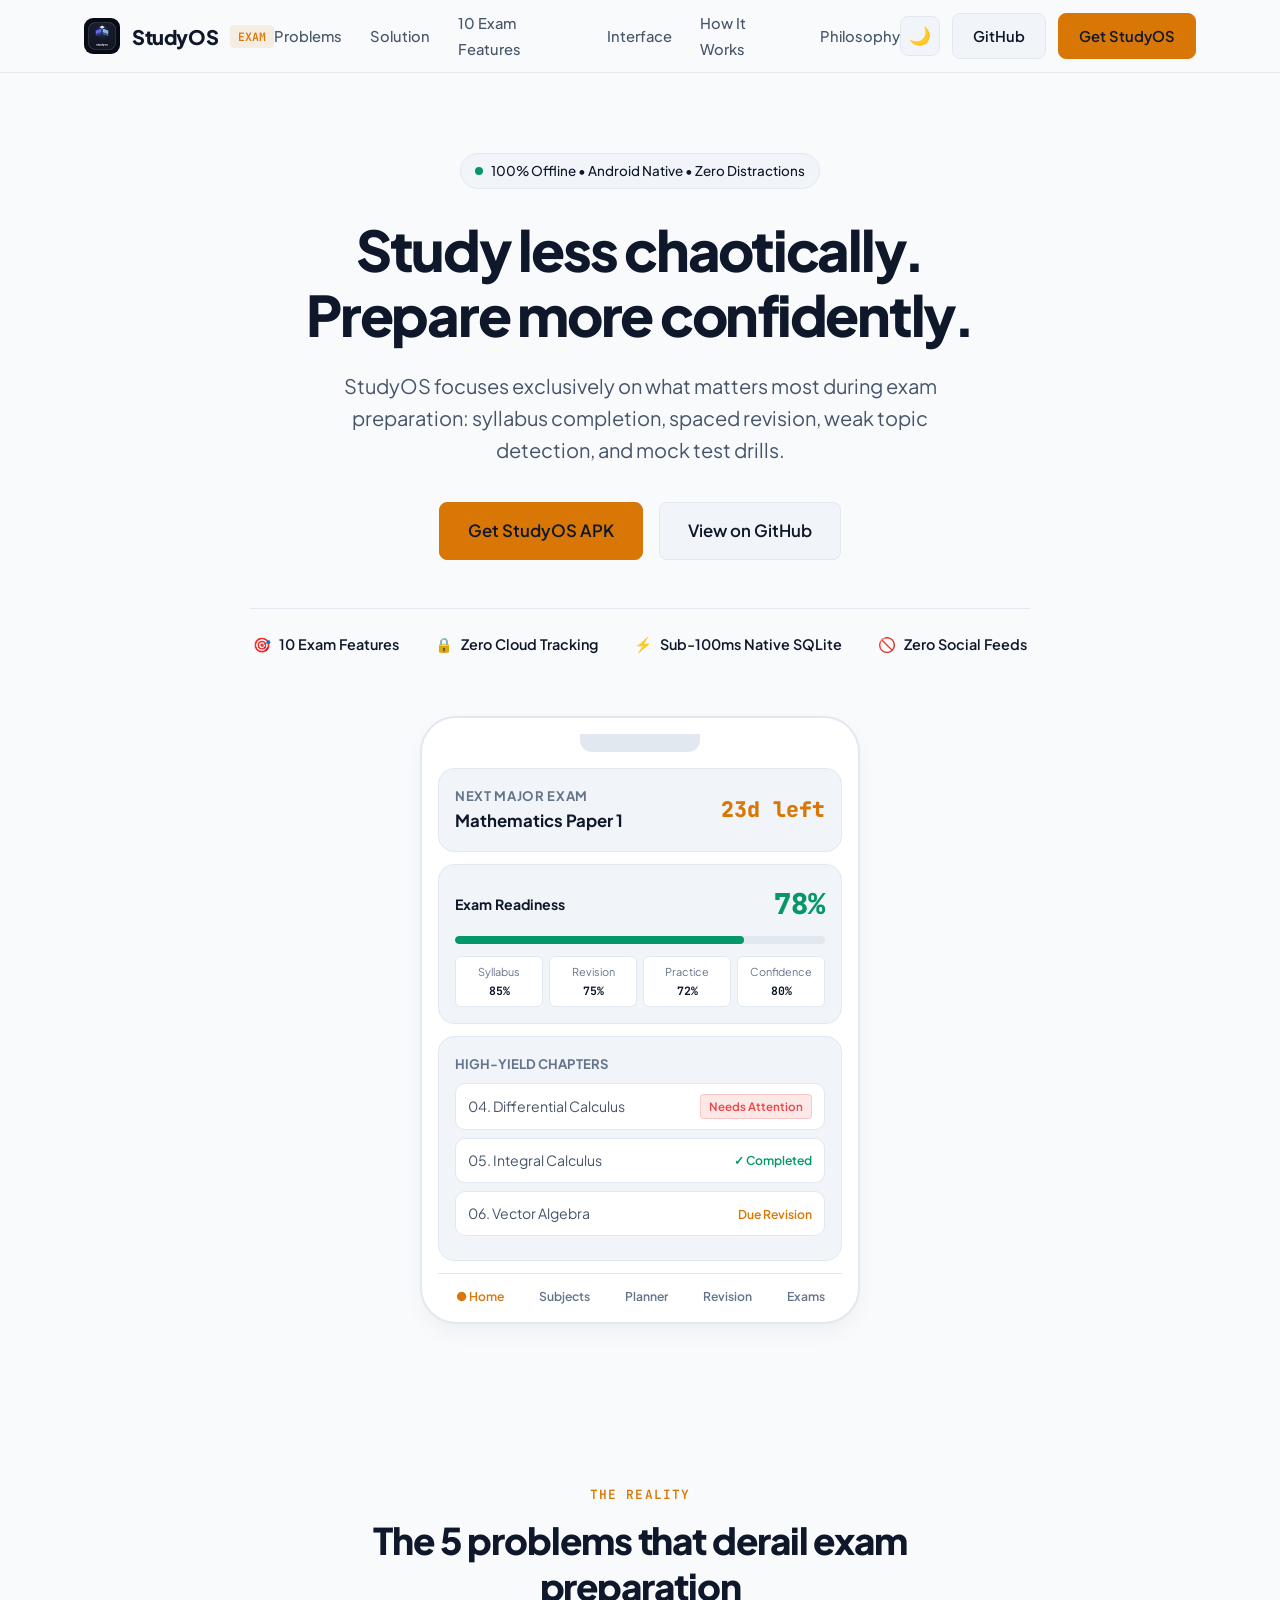
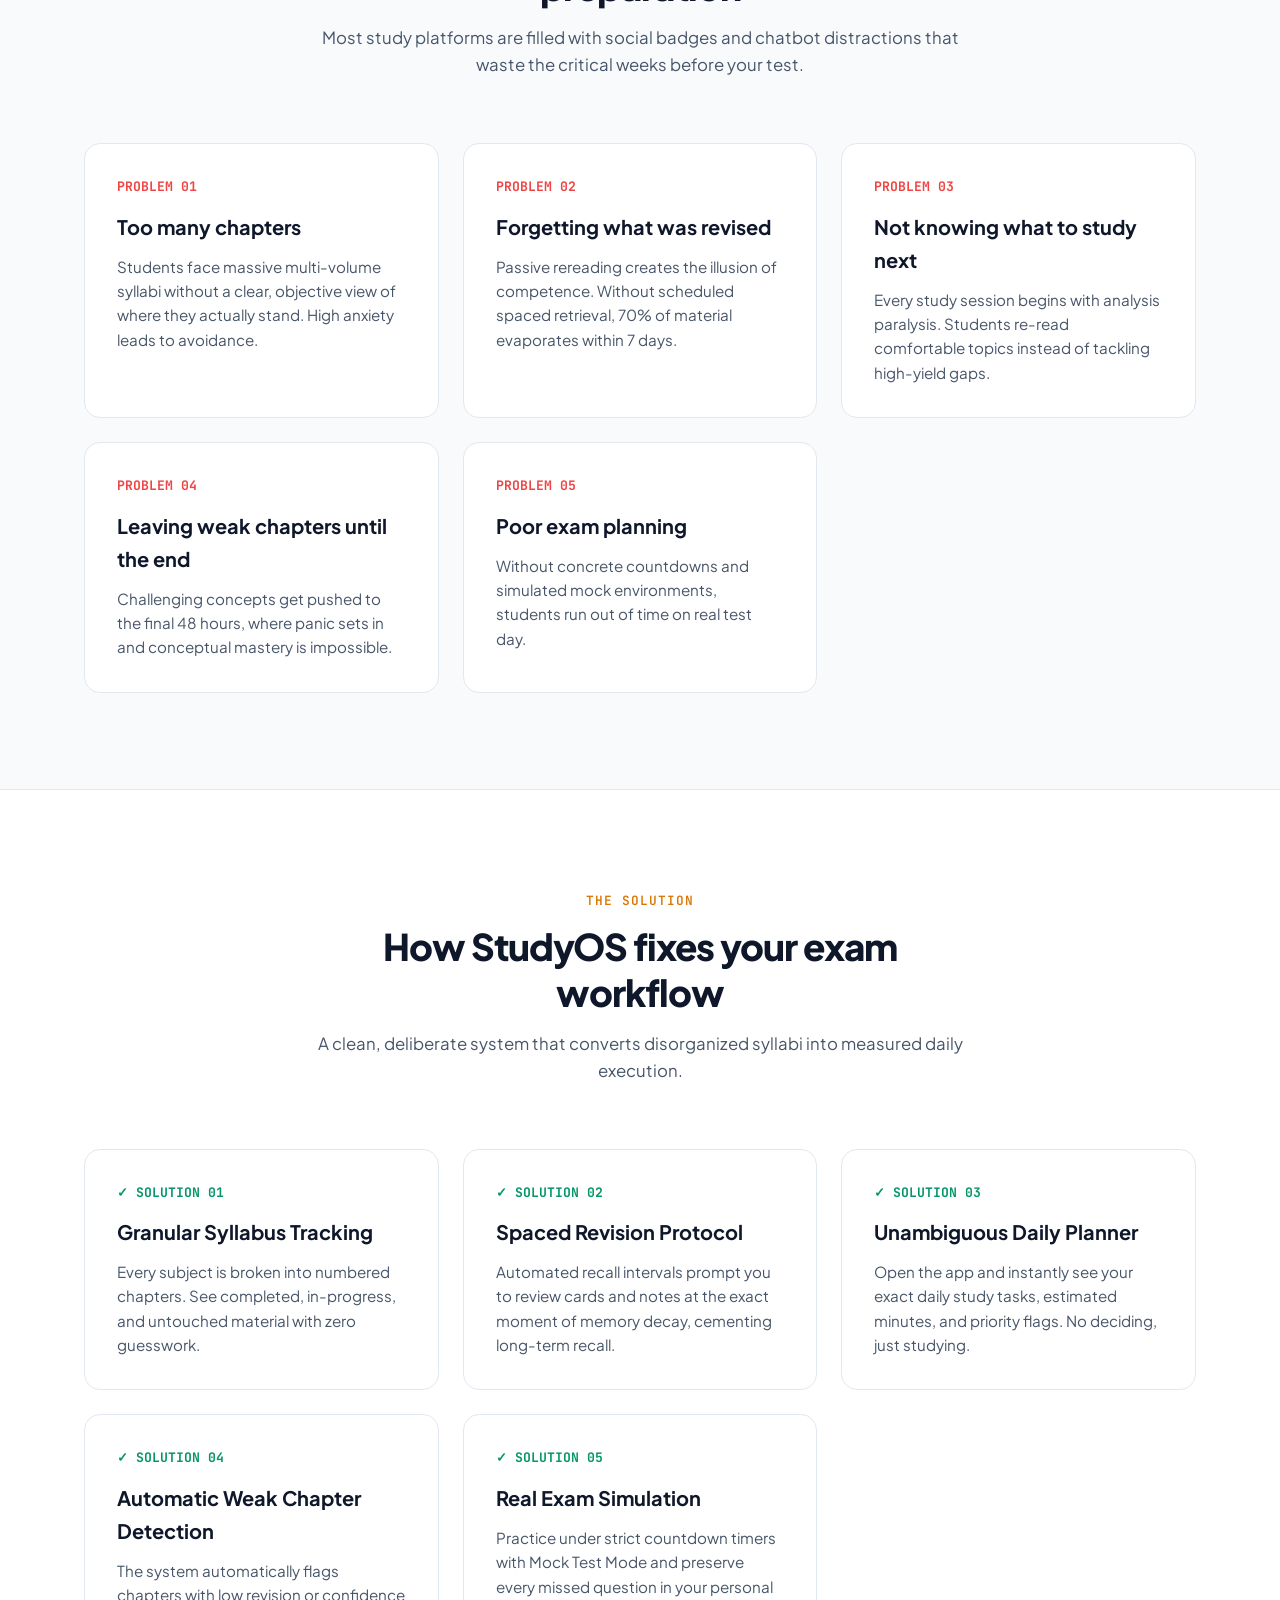
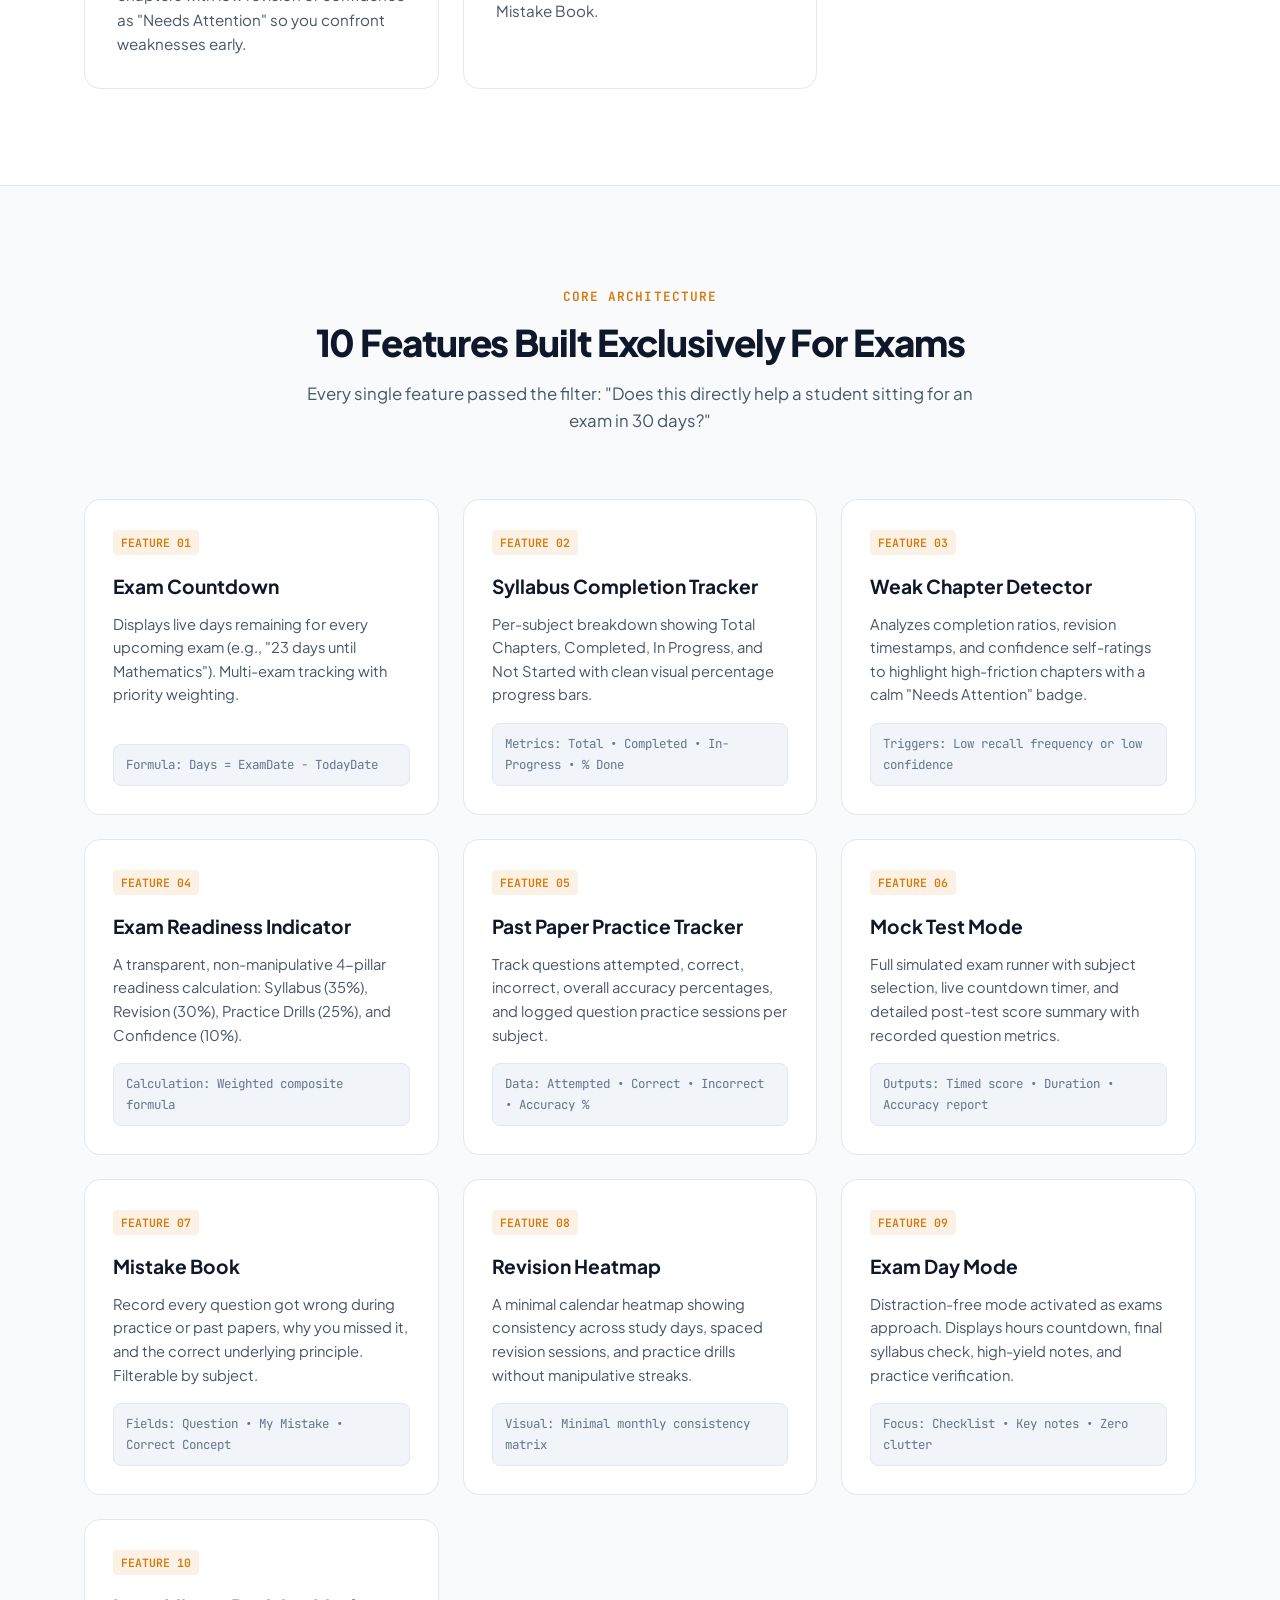
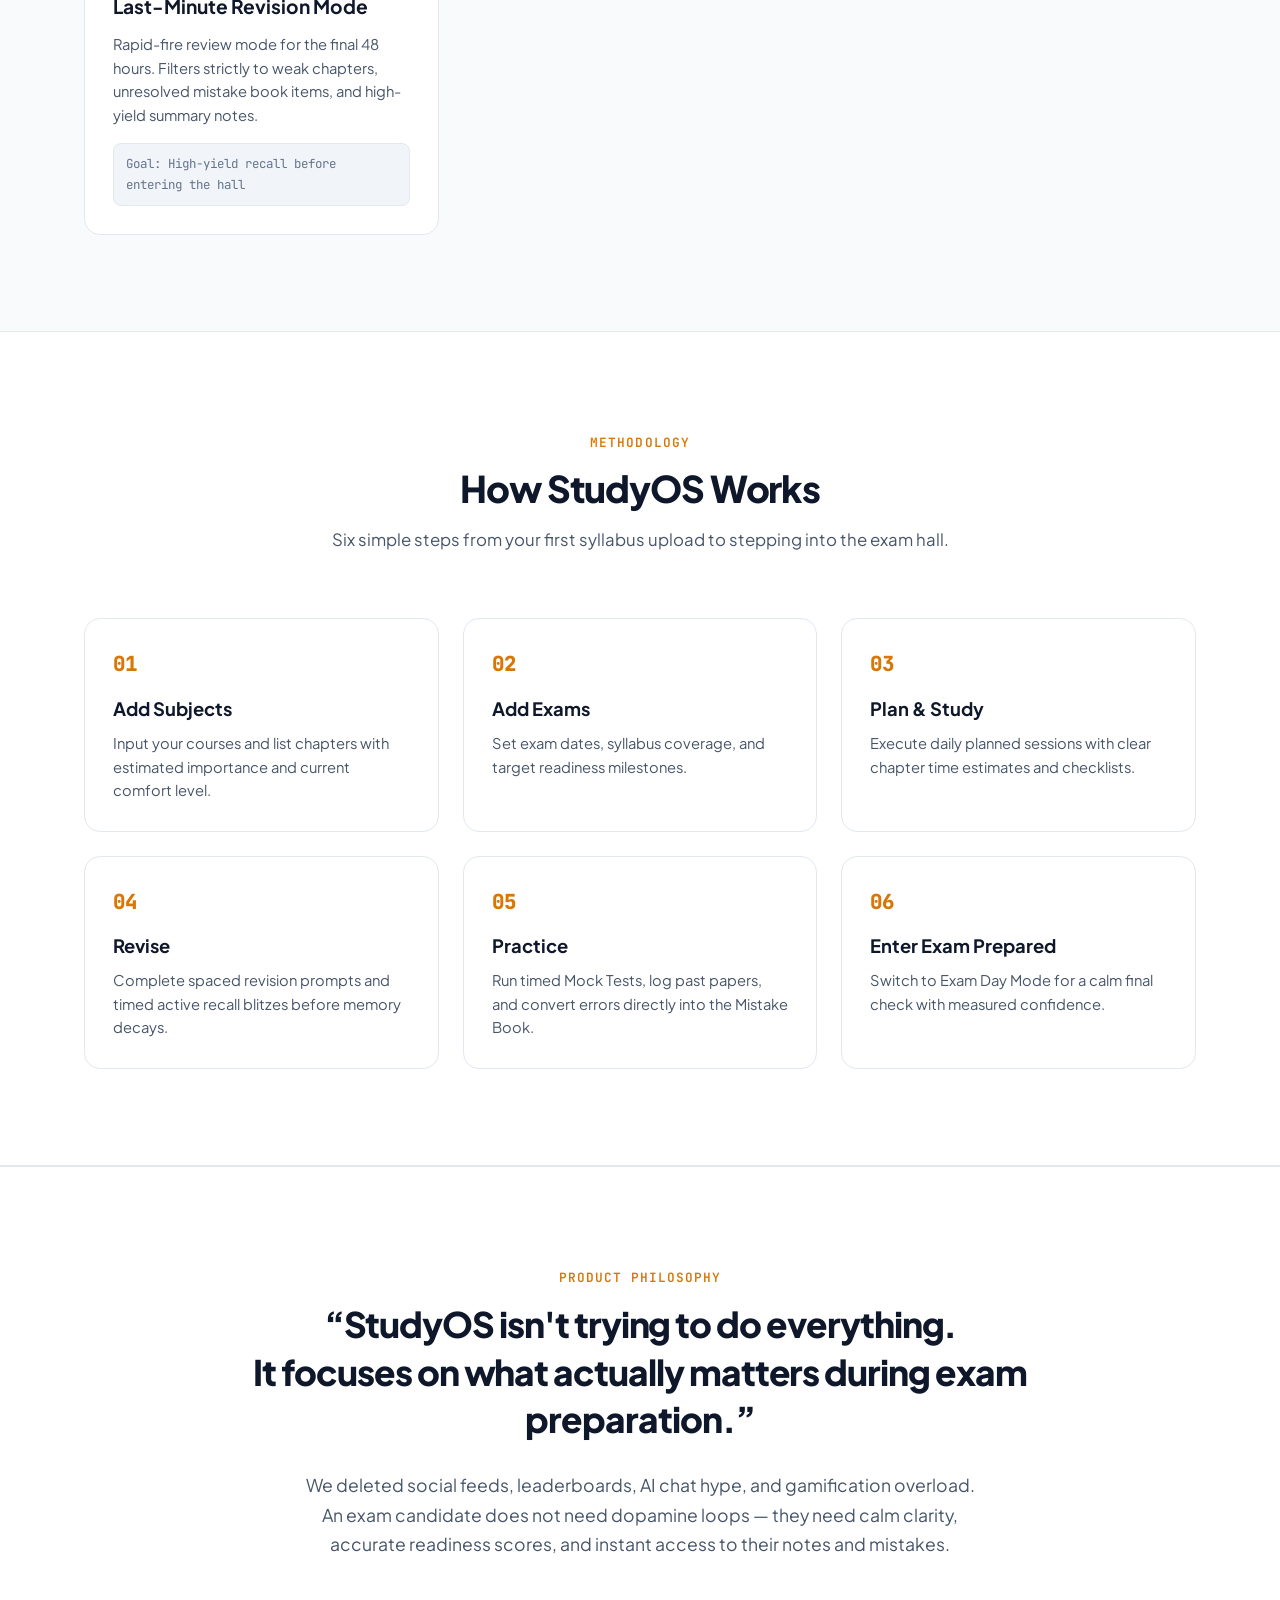
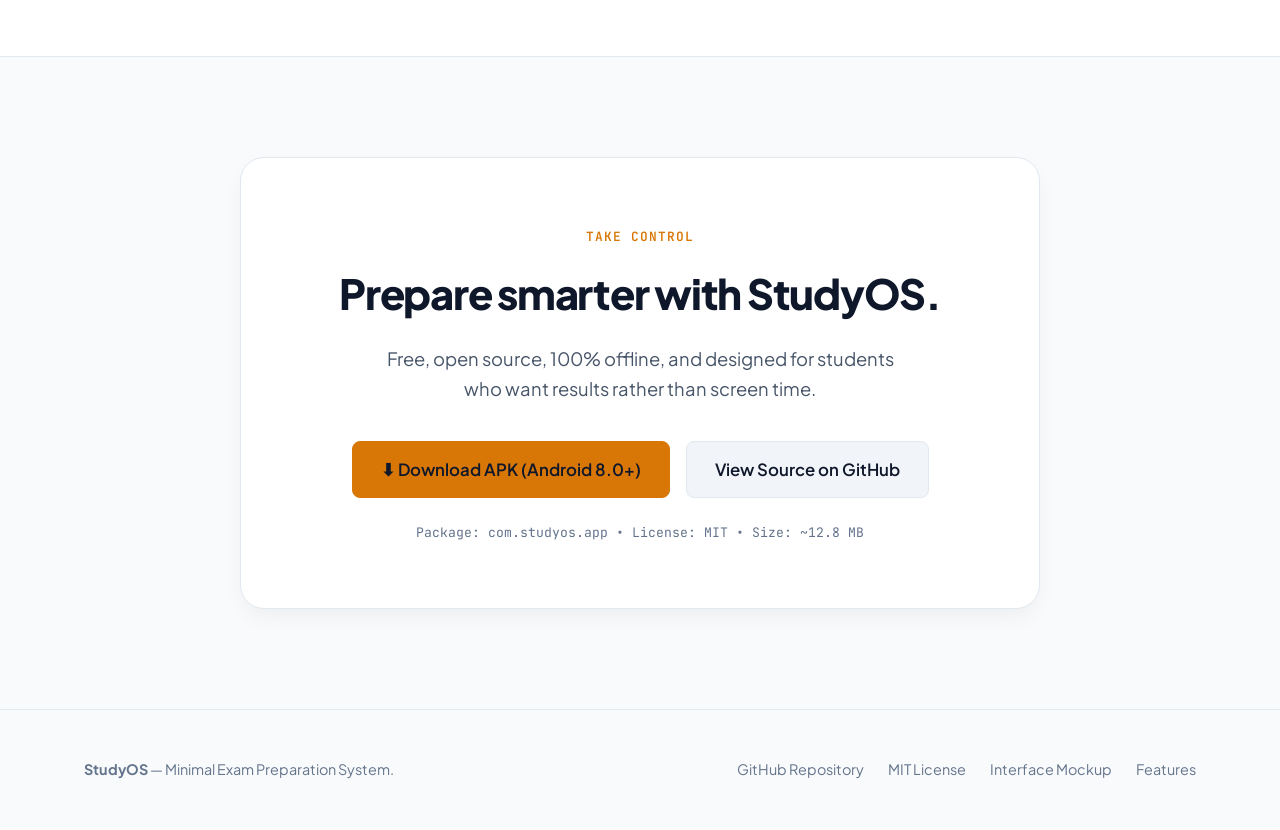
==== docs/index.html @ 47fd749d "feat(web): add modern exam-focused StudyOS landing page with light/dark theme and interactive mockup" ====
<!DOCTYPE html>
<html lang="en" data-theme="dark">
<head>
    <meta charset="UTF-8">
    <meta name="viewport" content="width=device-width, initial-scale=1.0">
    <title>StudyOS — Minimal Exam-Focused Study System</title>
    <meta name="description" content="A minimal, fast, and calm study system for Android designed specifically for exam preparation. Master your syllabus, track weak chapters, and enter exams prepared.">
    <meta name="keywords" content="study app, exam preparation, syllabus tracker, spaced repetition, mock tests, mistake book, android study app">
    
    <!-- OpenGraph Metadata -->
    <meta property="og:title" content="StudyOS — Study Less Chaotically. Prepare More Confidently.">
    <meta property="og:description" content="The minimal exam preparation system for students. Zero distractions, 100% offline, built for academic results.">
    <meta property="og:image" content="og-image.png">
    <meta property="og:url" content="https://studyos-exam.vercel.app">
    <meta property="og:type" content="website">
    
    <!-- Twitter Card -->
    <meta name="twitter:card" content="summary_large_image">
    <meta name="twitter:title" content="StudyOS — Minimal Exam-Focused Study System">
    <meta name="twitter:description" content="Study less chaotically. Prepare more confidently. An Android app dedicated strictly to acing your exams.">
    <meta name="twitter:image" content="og-image.png">

    <link rel="icon" type="image/png" href="favicon.png">
    <link rel="preconnect" href="https://fonts.googleapis.com">
    <link rel="preconnect" href="https://fonts.gstatic.com" crossorigin>
    <link href="https://fonts.googleapis.com/css2?family=Plus+Jakarta+Sans:wght@300;400;500;600;700;800&family=JetBrains+Mono:wght@400;500;600&display=swap" rel="stylesheet">

    <style>
        :root[data-theme="dark"] {
            --bg-base: #0B0E14;
            --bg-surface: #121722;
            --bg-card: #181F2E;
            --bg-subtle: #1E273A;
            --border-subtle: rgba(255, 255, 255, 0.08);
            --border-focus: rgba(255, 255, 255, 0.18);
            --text-title: #F8FAFC;
            --text-body: #94A3B8;
            --text-muted: #64748B;
            --accent-amber: #F59E0B;
            --accent-amber-soft: rgba(245, 158, 11, 0.12);
            --accent-emerald: #10B981;
            --accent-emerald-soft: rgba(16, 185, 129, 0.12);
            --accent-blue: #38BDF8;
            --badge-bg: #1E293B;
            --nav-bg: rgba(11, 14, 20, 0.85);
            --shadow-card: 0 10px 30px -10px rgba(0, 0, 0, 0.5);
            --phone-frame: #1F2937;
        }

        :root[data-theme="light"] {
            --bg-base: #F8FAFC;
            --bg-surface: #FFFFFF;
            --bg-card: #FFFFFF;
            --bg-subtle: #F1F5F9;
            --border-subtle: #E2E8F0;
            --border-focus: #CBD5E1;
            --text-title: #0F172A;
            --text-body: #475569;
            --text-muted: #64748B;
            --accent-amber: #D97706;
            --accent-amber-soft: rgba(217, 119, 6, 0.1);
            --accent-emerald: #059669;
            --accent-emerald-soft: rgba(5, 150, 105, 0.1);
            --accent-blue: #0284C7;
            --badge-bg: #E2E8F0;
            --nav-bg: rgba(248, 250, 252, 0.85);
            --shadow-card: 0 10px 25px -5px rgba(0, 0, 0, 0.06);
            --phone-frame: #E2E8F0;
        }

        * {
            box-sizing: border-box;
            margin: 0;
            padding: 0;
            transition: background-color 0.25s ease, border-color 0.25s ease, color 0.25s ease;
        }

        body {
            background-color: var(--bg-base);
            color: var(--text-body);
            font-family: 'Plus Jakarta Sans', -apple-system, BlinkMacSystemFont, sans-serif;
            line-height: 1.65;
            -webkit-font-smoothing: antialiased;
            overflow-x: hidden;
        }

        /* Container */
        .container {
            max-width: 1160px;
            margin: 0 auto;
            padding: 0 24px;
        }

        /* Navigation Header */
        header.nav-header {
            position: sticky;
            top: 0;
            width: 100%;
            background: var(--nav-bg);
            backdrop-filter: blur(12px);
            -webkit-backdrop-filter: blur(12px);
            border-bottom: 1px solid var(--border-subtle);
            z-index: 100;
        }

        .nav-content {
            display: flex;
            align-items: center;
            justify-content: space-between;
            height: 72px;
        }

        .brand-link {
            display: flex;
            align-items: center;
            gap: 12px;
            text-decoration: none;
            color: var(--text-title);
        }

        .brand-logo {
            width: 36px;
            height: 36px;
            border-radius: 9px;
            object-fit: cover;
        }

        .brand-title {
            font-size: 1.25rem;
            font-weight: 800;
            letter-spacing: -0.02em;
        }

        .brand-tag {
            font-family: 'JetBrains Mono', monospace;
            font-size: 0.72rem;
            padding: 2px 8px;
            background: var(--accent-amber-soft);
            color: var(--accent-amber);
            border-radius: 4px;
            font-weight: 600;
        }

        .nav-menu {
            display: flex;
            align-items: center;
            gap: 28px;
            list-style: none;
        }

        .nav-menu a {
            color: var(--text-body);
            text-decoration: none;
            font-size: 0.92rem;
            font-weight: 500;
        }

        .nav-menu a:hover {
            color: var(--text-title);
        }

        .nav-actions {
            display: flex;
            align-items: center;
            gap: 12px;
        }

        /* Buttons */
        .btn {
            display: inline-flex;
            align-items: center;
            justify-content: center;
            gap: 8px;
            padding: 10px 20px;
            font-size: 0.92rem;
            font-weight: 600;
            border-radius: 8px;
            text-decoration: none;
            cursor: pointer;
            transition: all 0.2s ease;
            white-space: nowrap;
        }

        .btn-primary {
            background-color: var(--accent-amber);
            color: #0F172A;
            border: 1px solid var(--accent-amber);
        }

        .btn-primary:hover {
            opacity: 0.92;
            transform: translateY(-1px);
        }

        .btn-secondary {
            background: var(--bg-subtle);
            color: var(--text-title);
            border: 1px solid var(--border-subtle);
        }

        .btn-secondary:hover {
            border-color: var(--border-focus);
            background: var(--bg-card);
            transform: translateY(-1px);
        }

        .theme-toggle-btn {
            background: var(--bg-subtle);
            border: 1px solid var(--border-subtle);
            color: var(--text-title);
            width: 40px;
            height: 40px;
            border-radius: 8px;
            cursor: pointer;
            display: inline-flex;
            align-items: center;
            justify-content: center;
            font-size: 1.1rem;
        }

        .theme-toggle-btn:hover {
            border-color: var(--border-focus);
        }

        /* Section Layout */
        section {
            padding: 96px 0;
        }

        .section-header {
            text-align: center;
            max-width: 680px;
            margin: 0 auto 64px;
        }

        .section-tag {
            font-family: 'JetBrains Mono', monospace;
            font-size: 0.8rem;
            text-transform: uppercase;
            letter-spacing: 0.08em;
            color: var(--accent-amber);
            margin-bottom: 12px;
            display: inline-block;
            font-weight: 600;
        }

        .section-title {
            font-size: 2.3rem;
            font-weight: 800;
            color: var(--text-title);
            letter-spacing: -0.03em;
            line-height: 1.25;
            margin-bottom: 16px;
        }

        .section-subtitle {
            font-size: 1.05rem;
            color: var(--text-body);
            line-height: 1.6;
        }

        /* Hero Section */
        .hero {
            padding: 80px 0 60px;
            text-align: center;
        }

        .hero-badge {
            display: inline-flex;
            align-items: center;
            gap: 8px;
            padding: 6px 14px;
            background: var(--bg-subtle);
            border: 1px solid var(--border-subtle);
            border-radius: 999px;
            font-size: 0.84rem;
            font-weight: 500;
            color: var(--text-title);
            margin-bottom: 28px;
        }

        .hero-badge-dot {
            width: 8px;
            height: 8px;
            border-radius: 50%;
            background-color: var(--accent-emerald);
        }

        .hero h1 {
            font-size: 3.5rem;
            font-weight: 800;
            color: var(--text-title);
            letter-spacing: -0.04em;
            line-height: 1.15;
            max-width: 880px;
            margin: 0 auto 24px;
        }

        .hero p.lead {
            font-size: 1.25rem;
            color: var(--text-body);
            max-width: 660px;
            margin: 0 auto 36px;
            line-height: 1.6;
        }

        .hero-actions {
            display: flex;
            align-items: center;
            justify-content: center;
            gap: 16px;
            margin-bottom: 48px;
            flex-wrap: wrap;
        }

        .hero-stats {
            display: flex;
            align-items: center;
            justify-content: center;
            gap: 36px;
            padding-top: 24px;
            border-top: 1px solid var(--border-subtle);
            max-width: 780px;
            margin: 0 auto;
            flex-wrap: wrap;
        }

        .hero-stat-item {
            font-size: 0.9rem;
            color: var(--text-muted);
            display: flex;
            align-items: center;
            gap: 8px;
        }

        .hero-stat-item strong {
            color: var(--text-title);
            font-weight: 600;
        }

        /* Product Preview Frame */
        .preview-wrapper {
            margin-top: 60px;
            display: flex;
            justify-content: center;
        }

        .phone-mockup {
            width: 100%;
            max-width: 440px;
            background: var(--bg-card);
            border: 2px solid var(--border-subtle);
            border-radius: 36px;
            box-shadow: var(--shadow-card);
            padding: 16px;
            overflow: hidden;
            text-align: left;
        }

        .phone-notch {
            width: 120px;
            height: 18px;
            background: var(--border-subtle);
            border-radius: 0 0 12px 12px;
            margin: 0 auto 16px;
        }

        .mockup-card {
            background: var(--bg-subtle);
            border: 1px solid var(--border-subtle);
            border-radius: 16px;
            padding: 16px;
            margin-bottom: 12px;
        }

        .mockup-countdown {
            display: flex;
            align-items: center;
            justify-content: space-between;
        }

        .mockup-countdown-title {
            font-size: 0.82rem;
            color: var(--text-muted);
            text-transform: uppercase;
            font-weight: 700;
            letter-spacing: 0.05em;
        }

        .mockup-countdown-val {
            font-size: 1.35rem;
            font-weight: 800;
            color: var(--accent-amber);
            font-family: 'JetBrains Mono', monospace;
        }

        .mockup-readiness-row {
            display: flex;
            align-items: center;
            justify-content: space-between;
            margin-bottom: 8px;
        }

        .mockup-readiness-score {
            font-size: 1.8rem;
            font-weight: 800;
            color: var(--accent-emerald);
            font-family: 'JetBrains Mono', monospace;
        }

        .mockup-bar {
            height: 8px;
            background: var(--border-subtle);
            border-radius: 4px;
            overflow: hidden;
            margin-bottom: 12px;
        }

        .mockup-bar-fill {
            height: 100%;
            background: var(--accent-emerald);
            border-radius: 4px;
        }

        .mockup-grid-4 {
            display: grid;
            grid-template-columns: repeat(4, 1fr);
            gap: 6px;
            text-align: center;
            font-size: 0.72rem;
        }

        .mockup-grid-item {
            background: var(--bg-card);
            padding: 6px 4px;
            border-radius: 6px;
            border: 1px solid var(--border-subtle);
        }

        .mockup-grid-item span {
            display: block;
            color: var(--text-muted);
            font-size: 0.68rem;
        }

        .mockup-grid-item strong {
            color: var(--text-title);
            font-family: 'JetBrains Mono', monospace;
        }

        .mockup-chapter-row {
            display: flex;
            align-items: center;
            justify-content: space-between;
            padding: 10px 12px;
            background: var(--bg-card);
            border: 1px solid var(--border-subtle);
            border-radius: 10px;
            margin-bottom: 8px;
            font-size: 0.88rem;
        }

        .badge-needs-attention {
            background: rgba(239, 68, 68, 0.12);
            color: #EF4444;
            padding: 2px 8px;
            border-radius: 4px;
            font-size: 0.72rem;
            font-weight: 600;
            border: 1px solid rgba(239, 68, 68, 0.2);
        }

        .mockup-nav {
            display: flex;
            justify-content: space-around;
            padding-top: 12px;
            border-top: 1px solid var(--border-subtle);
            font-size: 0.76rem;
            color: var(--text-muted);
            font-weight: 600;
        }

        .mockup-nav-active {
            color: var(--accent-amber);
        }

        /* Problem Section */
        .problems-grid {
            display: grid;
            grid-template-columns: repeat(auto-fit, minmax(320px, 1fr));
            gap: 24px;
        }

        .problem-card {
            background: var(--bg-card);
            border: 1px solid var(--border-subtle);
            border-radius: 16px;
            padding: 32px;
            position: relative;
        }

        .problem-num {
            font-family: 'JetBrains Mono', monospace;
            font-size: 0.82rem;
            font-weight: 700;
            color: #EF4444;
            margin-bottom: 12px;
        }

        .problem-title {
            font-size: 1.25rem;
            font-weight: 700;
            color: var(--text-title);
            margin-bottom: 12px;
        }

        .problem-text {
            color: var(--text-body);
            font-size: 0.95rem;
            line-height: 1.6;
        }

        /* Solution Section */
        .solution-grid {
            display: grid;
            grid-template-columns: repeat(auto-fit, minmax(320px, 1fr));
            gap: 24px;
        }

        .solution-card {
            background: var(--bg-card);
            border: 1px solid var(--border-subtle);
            border-radius: 16px;
            padding: 32px;
        }

        .solution-check {
            font-family: 'JetBrains Mono', monospace;
            font-size: 0.82rem;
            font-weight: 700;
            color: var(--accent-emerald);
            margin-bottom: 12px;
        }

        .solution-title {
            font-size: 1.25rem;
            font-weight: 700;
            color: var(--text-title);
            margin-bottom: 12px;
        }

        .solution-text {
            color: var(--text-body);
            font-size: 0.95rem;
            line-height: 1.6;
        }

        /* Features Section: 10 Exam Specific Features */
        .features-grid {
            display: grid;
            grid-template-columns: repeat(auto-fit, minmax(340px, 1fr));
            gap: 24px;
        }

        .feature-card {
            background: var(--bg-card);
            border: 1px solid var(--border-subtle);
            border-radius: 16px;
            padding: 28px;
            display: flex;
            flex-direction: column;
            justify-content: space-between;
        }

        .feature-card:hover {
            border-color: var(--border-focus);
            box-shadow: var(--shadow-card);
        }

        .feature-badge {
            font-family: 'JetBrains Mono', monospace;
            font-size: 0.72rem;
            font-weight: 600;
            padding: 3px 8px;
            border-radius: 4px;
            background: var(--accent-amber-soft);
            color: var(--accent-amber);
            display: inline-block;
            margin-bottom: 16px;
            width: fit-content;
        }

        .feature-title {
            font-size: 1.2rem;
            font-weight: 700;
            color: var(--text-title);
            margin-bottom: 10px;
        }

        .feature-desc {
            font-size: 0.92rem;
            color: var(--text-body);
            line-height: 1.6;
            margin-bottom: 16px;
        }

        .feature-detail {
            font-family: 'JetBrains Mono', monospace;
            font-size: 0.78rem;
            color: var(--text-muted);
            background: var(--bg-subtle);
            padding: 10px 12px;
            border-radius: 8px;
            border: 1px solid var(--border-subtle);
        }

        /* How it works */
        .steps-container {
            display: grid;
            grid-template-columns: repeat(auto-fit, minmax(300px, 1fr));
            gap: 24px;
        }

        .step-card {
            background: var(--bg-card);
            border: 1px solid var(--border-subtle);
            border-radius: 16px;
            padding: 28px;
        }

        .step-num {
            font-family: 'JetBrains Mono', monospace;
            font-size: 1.3rem;
            font-weight: 800;
            color: var(--accent-amber);
            margin-bottom: 12px;
        }

        .step-title {
            font-size: 1.15rem;
            font-weight: 700;
            color: var(--text-title);
            margin-bottom: 8px;
        }

        .step-desc {
            font-size: 0.92rem;
            color: var(--text-body);
            line-height: 1.6;
        }

        /* Philosophy */
        .philosophy-section {
            background: var(--bg-surface);
            border-top: 1px solid var(--border-subtle);
            border-bottom: 1px solid var(--border-subtle);
            text-align: center;
        }

        .philosophy-quote {
            font-size: 2.2rem;
            font-weight: 800;
            color: var(--text-title);
            letter-spacing: -0.03em;
            line-height: 1.35;
            max-width: 820px;
            margin: 0 auto 28px;
        }

        .philosophy-text {
            font-size: 1.1rem;
            color: var(--text-body);
            max-width: 680px;
            margin: 0 auto;
            line-height: 1.7;
        }

        /* CTA Section */
        .cta-section {
            text-align: center;
            padding: 100px 0;
        }

        .cta-card {
            background: var(--bg-card);
            border: 1px solid var(--border-subtle);
            border-radius: 24px;
            padding: 64px 32px;
            max-width: 800px;
            margin: 0 auto;
            box-shadow: var(--shadow-card);
        }

        .cta-card h2 {
            font-size: 2.6rem;
            font-weight: 800;
            color: var(--text-title);
            letter-spacing: -0.03em;
            margin-bottom: 16px;
        }

        .cta-card p {
            font-size: 1.15rem;
            color: var(--text-body);
            max-width: 540px;
            margin: 0 auto 36px;
        }

        /* Footer */
        footer {
            border-top: 1px solid var(--border-subtle);
            padding: 48px 0;
            font-size: 0.9rem;
            color: var(--text-muted);
        }

        .footer-content {
            display: flex;
            align-items: center;
            justify-content: space-between;
            flex-wrap: wrap;
            gap: 20px;
        }

        .footer-links {
            display: flex;
            align-items: center;
            gap: 24px;
            list-style: none;
        }

        .footer-links a {
            color: var(--text-muted);
            text-decoration: none;
        }

        .footer-links a:hover {
            color: var(--text-title);
        }

        /* Responsive Breakpoints */
        @media (max-width: 900px) {
            .nav-menu {
                display: none;
            }
            .hero h1 {
                font-size: 2.6rem;
            }
            .section-title {
                font-size: 1.9rem;
            }
            .philosophy-quote {
                font-size: 1.7rem;
            }
        }

        @media (max-width: 600px) {
            .hero h1 {
                font-size: 2.1rem;
            }
            .hero p.lead {
                font-size: 1.05rem;
            }
            .cta-card h2 {
                font-size: 2rem;
            }
            .hero-stats {
                gap: 16px;
            }
        }
    </style>
</head>
<body>

    <!-- Header Navigation -->
    <header class="nav-header">
        <div class="container nav-content">
            <a href="#" class="brand-link">
                <img src="studyos_logo.png" alt="StudyOS Logo" class="brand-logo" onerror="this.src='favicon.png'">
                <span class="brand-title">StudyOS</span>
                <span class="brand-tag">EXAM</span>
            </a>

            <ul class="nav-menu">
                <li><a href="#problems">Problems</a></li>
                <li><a href="#solution">Solution</a></li>
                <li><a href="#features">10 Exam Features</a></li>
                <li><a href="#preview">Interface</a></li>
                <li><a href="#how-it-works">How It Works</a></li>
                <li><a href="#philosophy">Philosophy</a></li>
            </ul>

            <div class="nav-actions">
                <button class="theme-toggle-btn" id="themeToggle" title="Toggle Light/Dark Theme">
                    <span id="themeIcon">☀️</span>
                </button>
                <a href="https://github.com/contactaurawealth-lab/studyos-exam" target="_blank" rel="noopener noreferrer" class="btn btn-secondary">
                    GitHub
                </a>
                <a href="#download" class="btn btn-primary">
                    Get StudyOS
                </a>
            </div>
        </div>
    </header>

    <!-- Main Content -->
    <main>

        <!-- Hero Section -->
        <section class="hero">
            <div class="container">
                <div class="hero-badge">
                    <span class="hero-badge-dot"></span>
                    <span>100% Offline • Android Native • Zero Distractions</span>
                </div>

                <h1>Study less chaotically.<br>Prepare more confidently.</h1>

                <p class="lead">
                    StudyOS focuses exclusively on what matters most during exam preparation: syllabus completion, spaced revision, weak topic detection, and mock test drills.
                </p>

                <div class="hero-actions">
                    <a href="#download" class="btn btn-primary" style="padding: 14px 28px; font-size: 1.05rem;">
                        Get StudyOS APK
                    </a>
                    <a href="https://github.com/contactaurawealth-lab/studyos-exam" target="_blank" rel="noopener noreferrer" class="btn btn-secondary" style="padding: 14px 28px; font-size: 1.05rem;">
                        View on GitHub
                    </a>
                </div>

                <div class="hero-stats">
                    <div class="hero-stat-item">
                        <span>🎯</span> <strong>10 Exam Features</strong>
                    </div>
                    <div class="hero-stat-item">
                        <span>🔒</span> <strong>Zero Cloud Tracking</strong>
                    </div>
                    <div class="hero-stat-item">
                        <span>⚡</span> <strong>Sub-100ms Native SQLite</strong>
                    </div>
                    <div class="hero-stat-item">
                        <span>🚫</span> <strong>Zero Social Feeds</strong>
                    </div>
                </div>

                <!-- Product Preview Mockup -->
                <div class="preview-wrapper" id="preview">
                    <div class="phone-mockup">
                        <div class="phone-notch"></div>
                        
                        <!-- Exam Countdown Card -->
                        <div class="mockup-card">
                            <div class="mockup-countdown">
                                <div>
                                    <div class="mockup-countdown-title">Next Major Exam</div>
                                    <div style="font-weight: 700; color: var(--text-title); font-size: 1.05rem;">Mathematics Paper 1</div>
                                </div>
                                <div class="mockup-countdown-val">23d left</div>
                            </div>
                        </div>

                        <!-- Exam Readiness Card -->
                        <div class="mockup-card">
                            <div class="mockup-readiness-row">
                                <span style="font-size: 0.88rem; font-weight: 700; color: var(--text-title);">Exam Readiness</span>
                                <span class="mockup-readiness-score">78%</span>
                            </div>
                            <div class="mockup-bar">
                                <div class="mockup-bar-fill" style="width: 78%;"></div>
                            </div>
                            <div class="mockup-grid-4">
                                <div class="mockup-grid-item">
                                    <span>Syllabus</span>
                                    <strong>85%</strong>
                                </div>
                                <div class="mockup-grid-item">
                                    <span>Revision</span>
                                    <strong>75%</strong>
                                </div>
                                <div class="mockup-grid-item">
                                    <span>Practice</span>
                                    <strong>72%</strong>
                                </div>
                                <div class="mockup-grid-item">
                                    <span>Confidence</span>
                                    <strong>80%</strong>
                                </div>
                            </div>
                        </div>

                        <!-- Syllabus Chapter Preview -->
                        <div class="mockup-card">
                            <div style="font-size: 0.82rem; font-weight: 700; color: var(--text-muted); margin-bottom: 8px; text-transform: uppercase;">
                                High-Yield Chapters
                            </div>
                            <div class="mockup-chapter-row">
                                <span>04. Differential Calculus</span>
                                <span class="badge-needs-attention">Needs Attention</span>
                            </div>
                            <div class="mockup-chapter-row">
                                <span>05. Integral Calculus</span>
                                <span style="color: var(--accent-emerald); font-weight: 600; font-size: 0.76rem;">✓ Completed</span>
                            </div>
                            <div class="mockup-chapter-row">
                                <span>06. Vector Algebra</span>
                                <span style="color: var(--accent-amber); font-weight: 600; font-size: 0.76rem;">Due Revision</span>
                            </div>
                        </div>

                        <!-- 5-tab core navigation -->
                        <div class="mockup-nav">
                            <span class="mockup-nav-active">● Home</span>
                            <span>Subjects</span>
                            <span>Planner</span>
                            <span>Revision</span>
                            <span>Exams</span>
                        </div>
                    </div>
                </div>

            </div>
        </section>

        <!-- Problem Section -->
        <section id="problems">
            <div class="container">
                <div class="section-header">
                    <span class="section-tag">The Reality</span>
                    <h2 class="section-title">The 5 problems that derail exam preparation</h2>
                    <p class="section-subtitle">Most study platforms are filled with social badges and chatbot distractions that waste the critical weeks before your test.</p>
                </div>

                <div class="problems-grid">
                    <div class="problem-card">
                        <div class="problem-num">PROBLEM 01</div>
                        <h3 class="problem-title">Too many chapters</h3>
                        <p class="problem-text">Students face massive multi-volume syllabi without a clear, objective view of where they actually stand. High anxiety leads to avoidance.</p>
                    </div>

                    <div class="problem-card">
                        <div class="problem-num">PROBLEM 02</div>
                        <h3 class="problem-title">Forgetting what was revised</h3>
                        <p class="problem-text">Passive rereading creates the illusion of competence. Without scheduled spaced retrieval, 70% of material evaporates within 7 days.</p>
                    </div>

                    <div class="problem-card">
                        <div class="problem-num">PROBLEM 03</div>
                        <h3 class="problem-title">Not knowing what to study next</h3>
                        <p class="problem-text">Every study session begins with analysis paralysis. Students re-read comfortable topics instead of tackling high-yield gaps.</p>
                    </div>

                    <div class="problem-card">
                        <div class="problem-num">PROBLEM 04</div>
                        <h3 class="problem-title">Leaving weak chapters until the end</h3>
                        <p class="problem-text">Challenging concepts get pushed to the final 48 hours, where panic sets in and conceptual mastery is impossible.</p>
                    </div>

                    <div class="problem-card">
                        <div class="problem-num">PROBLEM 05</div>
                        <h3 class="problem-title">Poor exam planning</h3>
                        <p class="problem-text">Without concrete countdowns and simulated mock environments, students run out of time on real test day.</p>
                    </div>
                </div>
            </div>
        </section>

        <!-- Solution Section -->
        <section id="solution" style="background: var(--bg-surface); border-top: 1px solid var(--border-subtle); border-bottom: 1px solid var(--border-subtle);">
            <div class="container">
                <div class="section-header">
                    <span class="section-tag">The Solution</span>
                    <h2 class="section-title">How StudyOS fixes your exam workflow</h2>
                    <p class="section-subtitle">A clean, deliberate system that converts disorganized syllabi into measured daily execution.</p>
                </div>

                <div class="solution-grid">
                    <div class="solution-card">
                        <div class="solution-check">✓ SOLUTION 01</div>
                        <h3 class="solution-title">Granular Syllabus Tracking</h3>
                        <p class="solution-text">Every subject is broken into numbered chapters. See completed, in-progress, and untouched material with zero guesswork.</p>
                    </div>

                    <div class="solution-card">
                        <div class="solution-check">✓ SOLUTION 02</div>
                        <h3 class="solution-title">Spaced Revision Protocol</h3>
                        <p class="solution-text">Automated recall intervals prompt you to review cards and notes at the exact moment of memory decay, cementing long-term recall.</p>
                    </div>

                    <div class="solution-card">
                        <div class="solution-check">✓ SOLUTION 03</div>
                        <h3 class="solution-title">Unambiguous Daily Planner</h3>
                        <p class="solution-text">Open the app and instantly see your exact daily study tasks, estimated minutes, and priority flags. No deciding, just studying.</p>
                    </div>

                    <div class="solution-card">
                        <div class="solution-check">✓ SOLUTION 04</div>
                        <h3 class="solution-title">Automatic Weak Chapter Detection</h3>
                        <p class="solution-text">The system automatically flags chapters with low revision or confidence as "Needs Attention" so you confront weaknesses early.</p>
                    </div>

                    <div class="solution-card">
                        <div class="solution-check">✓ SOLUTION 05</div>
                        <h3 class="solution-title">Real Exam Simulation</h3>
                        <p class="solution-text">Practice under strict countdown timers with Mock Test Mode and preserve every missed question in your personal Mistake Book.</p>
                    </div>
                </div>
            </div>
        </section>

        <!-- Features Section: 10 Exam Features -->
        <section id="features">
            <div class="container">
                <div class="section-header">
                    <span class="section-tag">Core Architecture</span>
                    <h2 class="section-title">10 Features Built Exclusively For Exams</h2>
                    <p class="section-subtitle">Every single feature passed the filter: "Does this directly help a student sitting for an exam in 30 days?"</p>
                </div>

                <div class="features-grid">
                    <!-- Feature 1 -->
                    <div class="feature-card">
                        <div>
                            <span class="feature-badge">FEATURE 01</span>
                            <h3 class="feature-title">Exam Countdown</h3>
                            <p class="feature-desc">Displays live days remaining for every upcoming exam (e.g., "23 days until Mathematics"). Multi-exam tracking with priority weighting.</p>
                        </div>
                        <div class="feature-detail">Formula: Days = ExamDate - TodayDate</div>
                    </div>

                    <!-- Feature 2 -->
                    <div class="feature-card">
                        <div>
                            <span class="feature-badge">FEATURE 02</span>
                            <h3 class="feature-title">Syllabus Completion Tracker</h3>
                            <p class="feature-desc">Per-subject breakdown showing Total Chapters, Completed, In Progress, and Not Started with clean visual percentage progress bars.</p>
                        </div>
                        <div class="feature-detail">Metrics: Total • Completed • In-Progress • % Done</div>
                    </div>

                    <!-- Feature 3 -->
                    <div class="feature-card">
                        <div>
                            <span class="feature-badge">FEATURE 03</span>
                            <h3 class="feature-title">Weak Chapter Detector</h3>
                            <p class="feature-desc">Analyzes completion ratios, revision timestamps, and confidence self-ratings to highlight high-friction chapters with a calm "Needs Attention" badge.</p>
                        </div>
                        <div class="feature-detail">Triggers: Low recall frequency or low confidence</div>
                    </div>

                    <!-- Feature 4 -->
                    <div class="feature-card">
                        <div>
                            <span class="feature-badge">FEATURE 04</span>
                            <h3 class="feature-title">Exam Readiness Indicator</h3>
                            <p class="feature-desc">A transparent, non-manipulative 4-pillar readiness calculation: Syllabus (35%), Revision (30%), Practice Drills (25%), and Confidence (10%).</p>
                        </div>
                        <div class="feature-detail">Calculation: Weighted composite formula</div>
                    </div>

                    <!-- Feature 5 -->
                    <div class="feature-card">
                        <div>
                            <span class="feature-badge">FEATURE 05</span>
                            <h3 class="feature-title">Past Paper Practice Tracker</h3>
                            <p class="feature-desc">Track questions attempted, correct, incorrect, overall accuracy percentages, and logged question practice sessions per subject.</p>
                        </div>
                        <div class="feature-detail">Data: Attempted • Correct • Incorrect • Accuracy %</div>
                    </div>

                    <!-- Feature 6 -->
                    <div class="feature-card">
                        <div>
                            <span class="feature-badge">FEATURE 06</span>
                            <h3 class="feature-title">Mock Test Mode</h3>
                            <p class="feature-desc">Full simulated exam runner with subject selection, live countdown timer, and detailed post-test score summary with recorded question metrics.</p>
                        </div>
                        <div class="feature-detail">Outputs: Timed score • Duration • Accuracy report</div>
                    </div>

                    <!-- Feature 7 -->
                    <div class="feature-card">
                        <div>
                            <span class="feature-badge">FEATURE 07</span>
                            <h3 class="feature-title">Mistake Book</h3>
                            <p class="feature-desc">Record every question got wrong during practice or past papers, why you missed it, and the correct underlying principle. Filterable by subject.</p>
                        </div>
                        <div class="feature-detail">Fields: Question • My Mistake • Correct Concept</div>
                    </div>

                    <!-- Feature 8 -->
                    <div class="feature-card">
                        <div>
                            <span class="feature-badge">FEATURE 08</span>
                            <h3 class="feature-title">Revision Heatmap</h3>
                            <p class="feature-desc">A minimal calendar heatmap showing consistency across study days, spaced revision sessions, and practice drills without manipulative streaks.</p>
                        </div>
                        <div class="feature-detail">Visual: Minimal monthly consistency matrix</div>
                    </div>

                    <!-- Feature 9 -->
                    <div class="feature-card">
                        <div>
                            <span class="feature-badge">FEATURE 09</span>
                            <h3 class="feature-title">Exam Day Mode</h3>
                            <p class="feature-desc">Distraction-free mode activated as exams approach. Displays hours countdown, final syllabus check, high-yield notes, and practice verification.</p>
                        </div>
                        <div class="feature-detail">Focus: Checklist • Key notes • Zero clutter</div>
                    </div>

                    <!-- Feature 10 -->
                    <div class="feature-card">
                        <div>
                            <span class="feature-badge">FEATURE 10</span>
                            <h3 class="feature-title">Last-Minute Revision Mode</h3>
                            <p class="feature-desc">Rapid-fire review mode for the final 48 hours. Filters strictly to weak chapters, unresolved mistake book items, and high-yield summary notes.</p>
                        </div>
                        <div class="feature-detail">Goal: High-yield recall before entering the hall</div>
                    </div>
                </div>
            </div>
        </section>

        <!-- How It Works Section -->
        <section id="how-it-works" style="background: var(--bg-surface); border-top: 1px solid var(--border-subtle); border-bottom: 1px solid var(--border-subtle);">
            <div class="container">
                <div class="section-header">
                    <span class="section-tag">Methodology</span>
                    <h2 class="section-title">How StudyOS Works</h2>
                    <p class="section-subtitle">Six simple steps from your first syllabus upload to stepping into the exam hall.</p>
                </div>

                <div class="steps-container">
                    <div class="step-card">
                        <div class="step-num">01</div>
                        <h3 class="step-title">Add Subjects</h3>
                        <p class="step-desc">Input your courses and list chapters with estimated importance and current comfort level.</p>
                    </div>

                    <div class="step-card">
                        <div class="step-num">02</div>
                        <h3 class="step-title">Add Exams</h3>
                        <p class="step-desc">Set exam dates, syllabus coverage, and target readiness milestones.</p>
                    </div>

                    <div class="step-card">
                        <div class="step-num">03</div>
                        <h3 class="step-title">Plan & Study</h3>
                        <p class="step-desc">Execute daily planned sessions with clear chapter time estimates and checklists.</p>
                    </div>

                    <div class="step-card">
                        <div class="step-num">04</div>
                        <h3 class="step-title">Revise</h3>
                        <p class="step-desc">Complete spaced revision prompts and timed active recall blitzes before memory decays.</p>
                    </div>

                    <div class="step-card">
                        <div class="step-num">05</div>
                        <h3 class="step-title">Practice</h3>
                        <p class="step-desc">Run timed Mock Tests, log past papers, and convert errors directly into the Mistake Book.</p>
                    </div>

                    <div class="step-card">
                        <div class="step-num">06</div>
                        <h3 class="step-title">Enter Exam Prepared</h3>
                        <p class="step-desc">Switch to Exam Day Mode for a calm final check with measured confidence.</p>
                    </div>
                </div>
            </div>
        </section>

        <!-- Philosophy Section -->
        <section id="philosophy" class="philosophy-section">
            <div class="container">
                <span class="section-tag">Product Philosophy</span>
                <blockquote class="philosophy-quote">
                    “StudyOS isn't trying to do everything.<br>
                    It focuses on what actually matters during exam preparation.”
                </blockquote>
                <p class="philosophy-text">
                    We deleted social feeds, leaderboards, AI chat hype, and gamification overload. An exam candidate does not need dopamine loops — they need calm clarity, accurate readiness scores, and instant access to their notes and mistakes.
                </p>
            </div>
        </section>

        <!-- Download / Final CTA Section -->
        <section id="download" class="cta-section">
            <div class="container">
                <div class="cta-card">
                    <span class="section-tag">Take Control</span>
                    <h2>Prepare smarter with StudyOS.</h2>
                    <p>Free, open source, 100% offline, and designed for students who want results rather than screen time.</p>
                    <div style="display: flex; gap: 16px; justify-content: center; flex-wrap: wrap;">
                        <a href="downloads/StudyOS.apk" class="btn btn-primary" style="padding: 14px 28px; font-size: 1.05rem;" download>
                            ⬇ Download APK (Android 8.0+)
                        </a>
                        <a href="https://github.com/contactaurawealth-lab/studyos-exam" target="_blank" rel="noopener noreferrer" class="btn btn-secondary" style="padding: 14px 28px; font-size: 1.05rem;">
                            View Source on GitHub
                        </a>
                    </div>
                    <div style="margin-top: 24px; font-size: 0.82rem; color: var(--text-muted); font-family: 'JetBrains Mono', monospace;">
                        Package: com.studyos.app • License: MIT • Size: ~12.8 MB
                    </div>
                </div>
            </div>
        </section>

    </main>

    <!-- Footer -->
    <footer>
        <div class="container footer-content">
            <div>
                <strong>StudyOS</strong> — Minimal Exam Preparation System.
            </div>
            <ul class="footer-links">
                <li><a href="https://github.com/contactaurawealth-lab/studyos-exam" target="_blank" rel="noopener noreferrer">GitHub Repository</a></li>
                <li><a href="https://github.com/contactaurawealth-lab/studyos-exam/blob/main/LICENSE" target="_blank" rel="noopener noreferrer">MIT License</a></li>
                <li><a href="#preview">Interface Mockup</a></li>
                <li><a href="#features">Features</a></li>
            </ul>
        </div>
    </footer>

    <!-- Theme Switcher Script -->
    <script>
        const themeToggle = document.getElementById('themeToggle');
        const themeIcon = document.getElementById('themeIcon');
        const htmlElement = document.documentElement;

        // Load saved theme or system preference
        const savedTheme = localStorage.getItem('studyos-theme') || 
            (window.matchMedia('(prefers-color-scheme: light)').matches ? 'light' : 'dark');

        setTheme(savedTheme);

        themeToggle.addEventListener('click', () => {
            const currentTheme = htmlElement.getAttribute('data-theme');
            const newTheme = currentTheme === 'dark' ? 'light' : 'dark';
            setTheme(newTheme);
        });

        function setTheme(theme) {
            htmlElement.setAttribute('data-theme', theme);
            localStorage.setItem('studyos-theme', theme);
            if (theme === 'light') {
                themeIcon.textContent = '🌙';
                themeToggle.setAttribute('title', 'Switch to Dark Mode');
            } else {
                themeIcon.textContent = '☀️';
                themeToggle.setAttribute('title', 'Switch to Light Mode');
            }
        }
    </script>
</body>
</html>
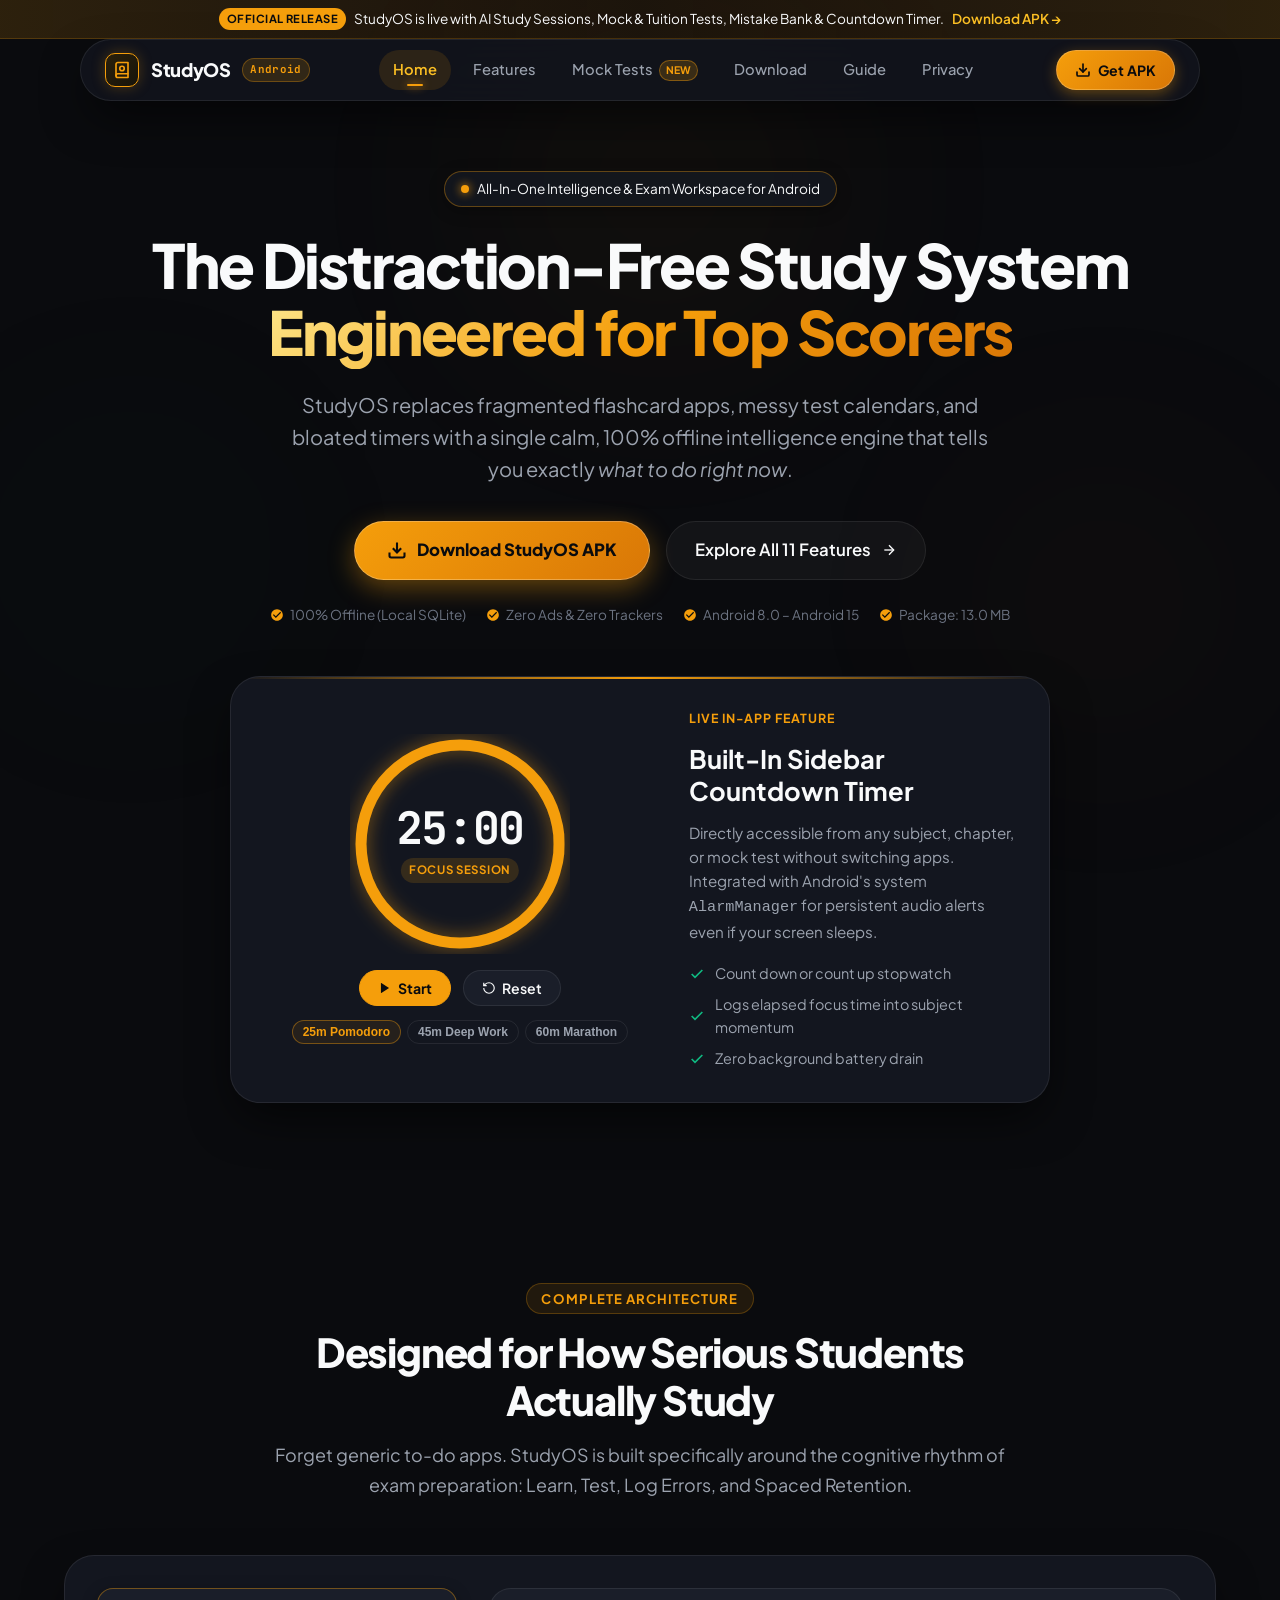
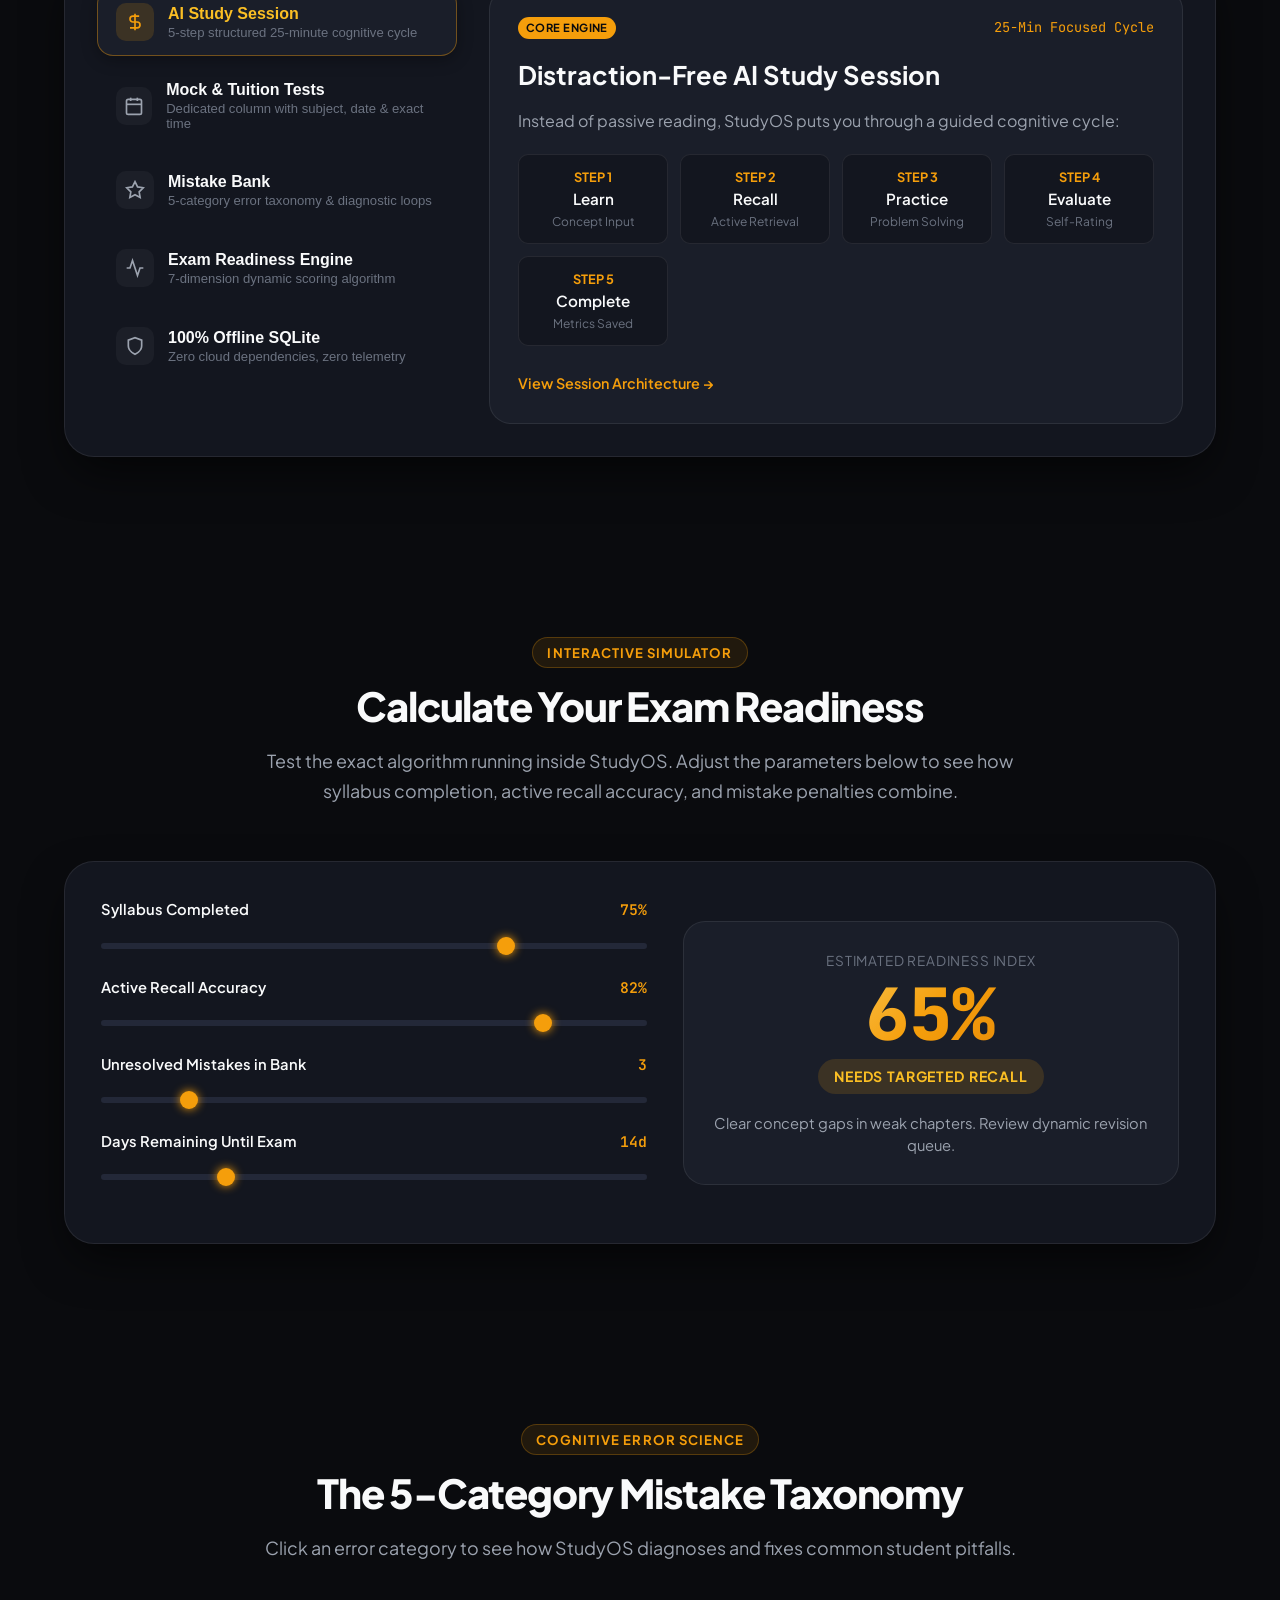
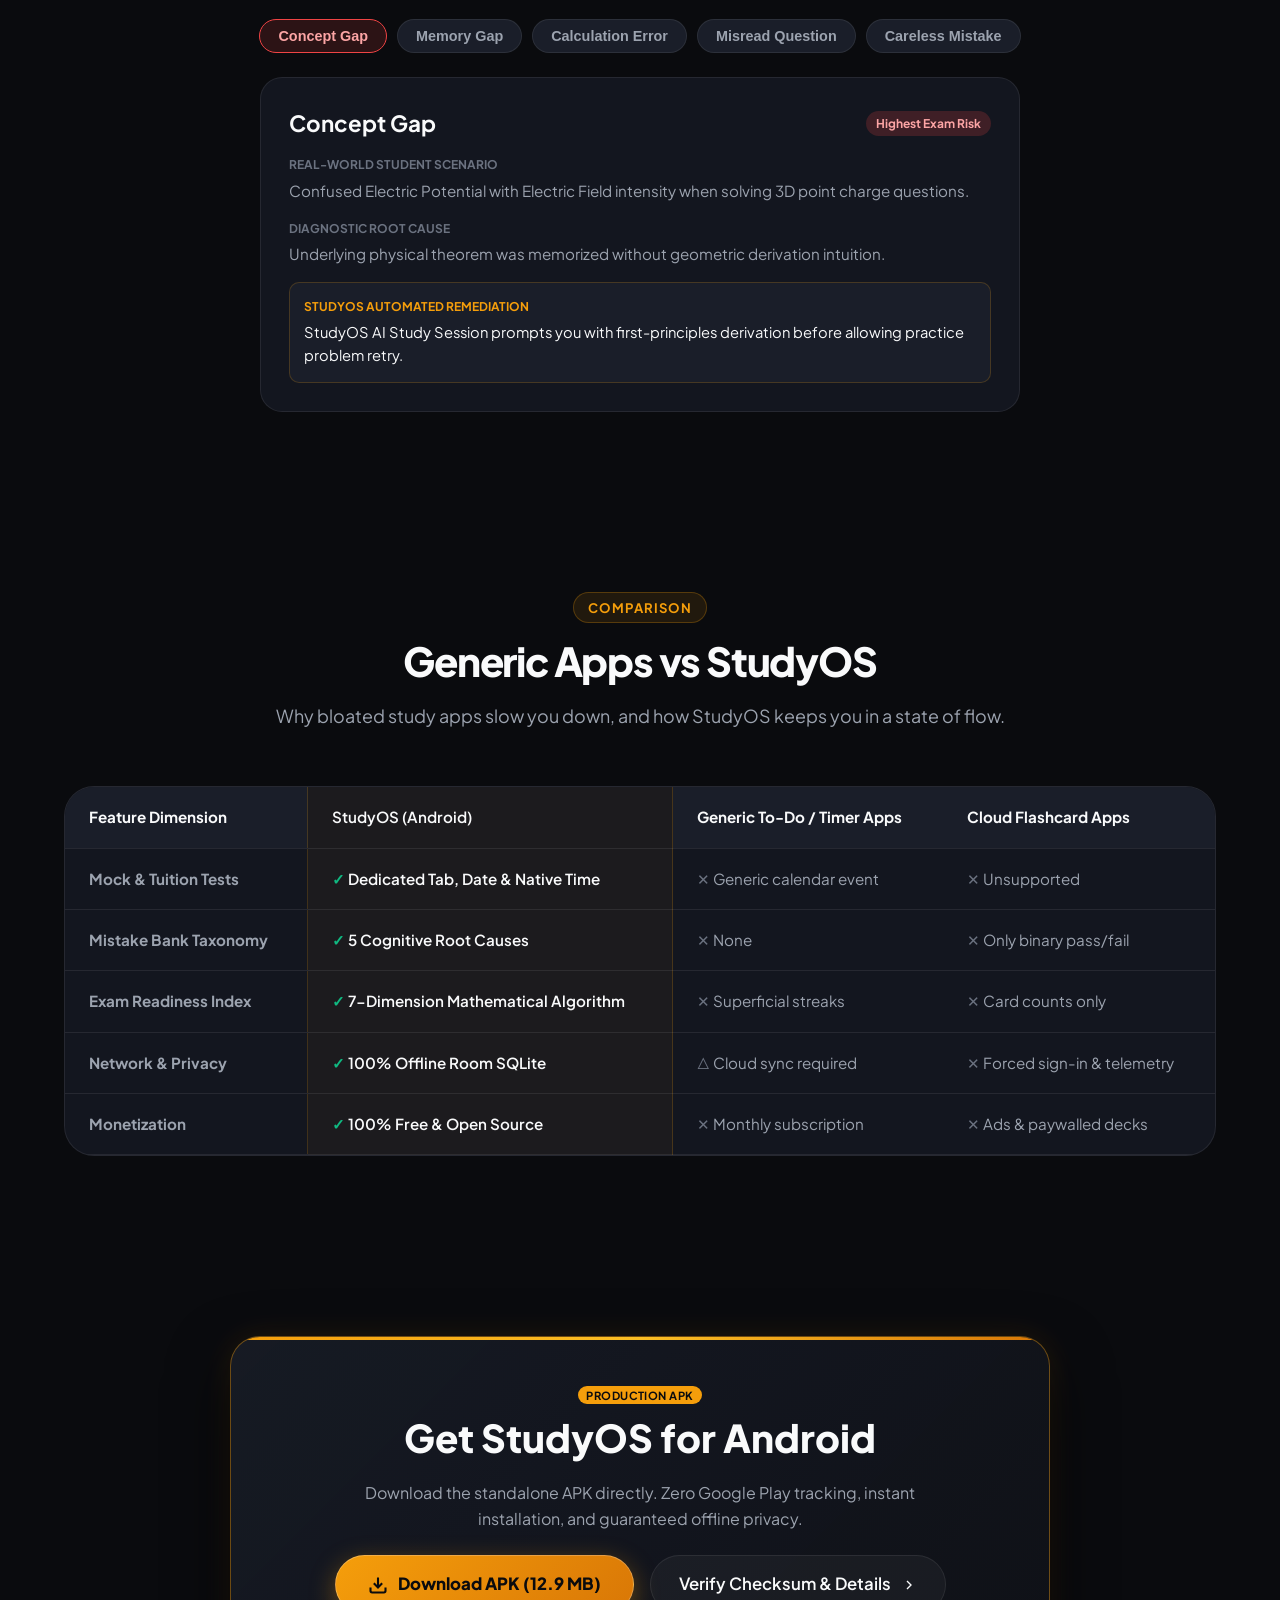
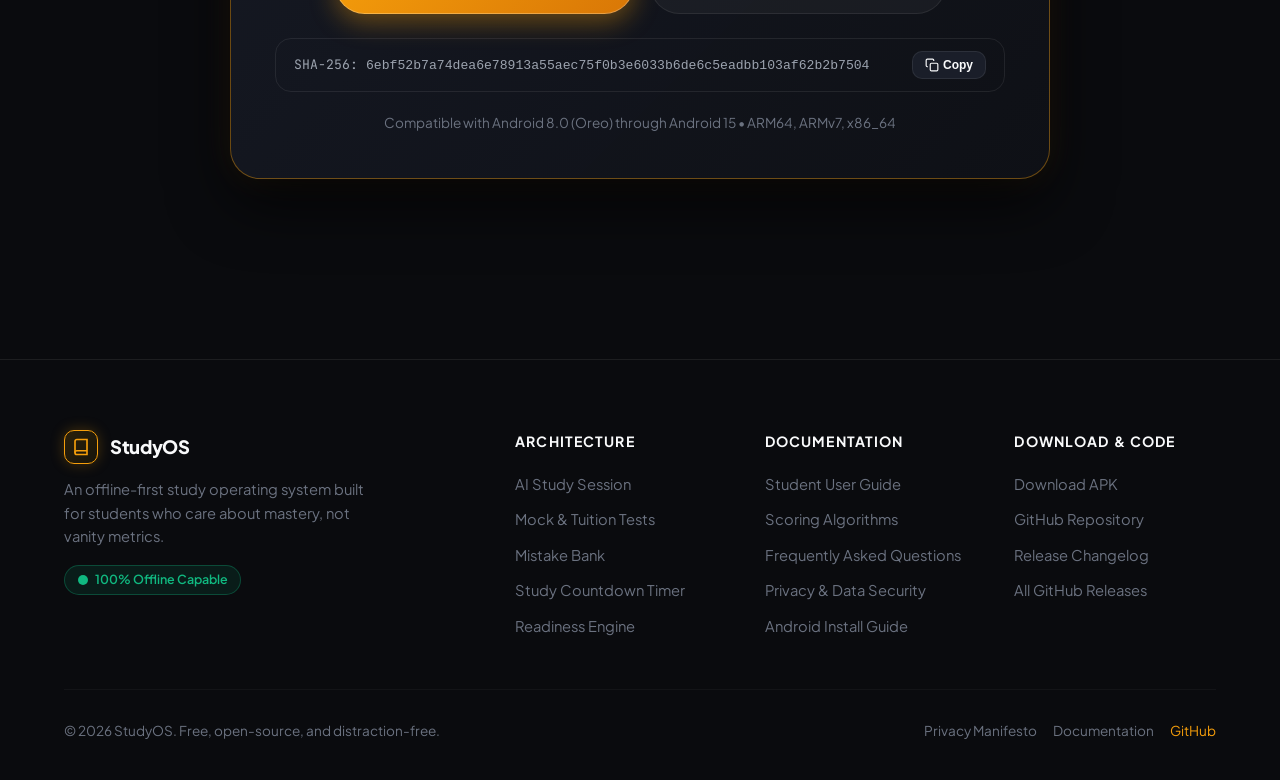
==== commit 496a23a8: "feat: persistent offline document storage and external viewer integration for PDF/DOCX - Implement D" ====
--- a/docs/index.html
+++ b/docs/index.html
@@ -1,1258 +1,710 @@
 <!DOCTYPE html>
-<html lang="en" data-theme="dark">
+<html lang="en">
 <head>
-    <meta charset="UTF-8">
-    <meta name="viewport" content="width=device-width, initial-scale=1.0">
-    <title>StudyOS — Minimal Exam-Focused Study System</title>
-    <meta name="description" content="A minimal, fast, and calm study system for Android designed specifically for exam preparation. Master your syllabus, track weak chapters, and enter exams prepared.">
-    <meta name="keywords" content="study app, exam preparation, syllabus tracker, spaced repetition, mock tests, mistake book, android study app">
-    
-    <!-- OpenGraph Metadata -->
-    <meta property="og:title" content="StudyOS — Study Less Chaotically. Prepare More Confidently.">
-    <meta property="og:description" content="The minimal exam preparation system for students. Zero distractions, 100% offline, built for academic results.">
-    <meta property="og:image" content="og-image.png">
-    <meta property="og:url" content="https://studyos-exam.vercel.app">
-    <meta property="og:type" content="website">
-    
-    <!-- Twitter Card -->
-    <meta name="twitter:card" content="summary_large_image">
-    <meta name="twitter:title" content="StudyOS — Minimal Exam-Focused Study System">
-    <meta name="twitter:description" content="Study less chaotically. Prepare more confidently. An Android app dedicated strictly to acing your exams.">
-    <meta name="twitter:image" content="og-image.png">
-
-    <link rel="icon" type="image/png" href="favicon.png">
-    <link rel="preconnect" href="https://fonts.googleapis.com">
-    <link rel="preconnect" href="https://fonts.gstatic.com" crossorigin>
-    <link href="https://fonts.googleapis.com/css2?family=Plus+Jakarta+Sans:wght@300;400;500;600;700;800&family=JetBrains+Mono:wght@400;500;600&display=swap" rel="stylesheet">
-
-    <style>
-        :root[data-theme="dark"] {
-            --bg-base: #0B0E14;
-            --bg-surface: #121722;
-            --bg-card: #181F2E;
-            --bg-subtle: #1E273A;
-            --border-subtle: rgba(255, 255, 255, 0.08);
-            --border-focus: rgba(255, 255, 255, 0.18);
-            --text-title: #F8FAFC;
-            --text-body: #94A3B8;
-            --text-muted: #64748B;
-            --accent-amber: #F59E0B;
-            --accent-amber-soft: rgba(245, 158, 11, 0.12);
-            --accent-emerald: #10B981;
-            --accent-emerald-soft: rgba(16, 185, 129, 0.12);
-            --accent-blue: #38BDF8;
-            --badge-bg: #1E293B;
-            --nav-bg: rgba(11, 14, 20, 0.85);
-            --shadow-card: 0 10px 30px -10px rgba(0, 0, 0, 0.5);
-            --phone-frame: #1F2937;
-        }
-
-        :root[data-theme="light"] {
-            --bg-base: #F8FAFC;
-            --bg-surface: #FFFFFF;
-            --bg-card: #FFFFFF;
-            --bg-subtle: #F1F5F9;
-            --border-subtle: #E2E8F0;
-            --border-focus: #CBD5E1;
-            --text-title: #0F172A;
-            --text-body: #475569;
-            --text-muted: #64748B;
-            --accent-amber: #D97706;
-            --accent-amber-soft: rgba(217, 119, 6, 0.1);
-            --accent-emerald: #059669;
-            --accent-emerald-soft: rgba(5, 150, 105, 0.1);
-            --accent-blue: #0284C7;
-            --badge-bg: #E2E8F0;
-            --nav-bg: rgba(248, 250, 252, 0.85);
-            --shadow-card: 0 10px 25px -5px rgba(0, 0, 0, 0.06);
-            --phone-frame: #E2E8F0;
-        }
-
-        * {
-            box-sizing: border-box;
-            margin: 0;
-            padding: 0;
-            transition: background-color 0.25s ease, border-color 0.25s ease, color 0.25s ease;
-        }
-
-        body {
-            background-color: var(--bg-base);
-            color: var(--text-body);
-            font-family: 'Plus Jakarta Sans', -apple-system, BlinkMacSystemFont, sans-serif;
-            line-height: 1.65;
-            -webkit-font-smoothing: antialiased;
-            overflow-x: hidden;
-        }
-
-        /* Container */
-        .container {
-            max-width: 1160px;
-            margin: 0 auto;
-            padding: 0 24px;
-        }
-
-        /* Navigation Header */
-        header.nav-header {
-            position: sticky;
-            top: 0;
-            width: 100%;
-            background: var(--nav-bg);
-            backdrop-filter: blur(12px);
-            -webkit-backdrop-filter: blur(12px);
-            border-bottom: 1px solid var(--border-subtle);
-            z-index: 100;
-        }
-
-        .nav-content {
-            display: flex;
-            align-items: center;
-            justify-content: space-between;
-            height: 72px;
-        }
-
-        .brand-link {
-            display: flex;
-            align-items: center;
-            gap: 12px;
-            text-decoration: none;
-            color: var(--text-title);
-        }
-
-        .brand-logo {
-            width: 36px;
-            height: 36px;
-            border-radius: 9px;
-            object-fit: cover;
-        }
-
-        .brand-title {
-            font-size: 1.25rem;
-            font-weight: 800;
-            letter-spacing: -0.02em;
-        }
-
-        .brand-tag {
-            font-family: 'JetBrains Mono', monospace;
-            font-size: 0.72rem;
-            padding: 2px 8px;
-            background: var(--accent-amber-soft);
-            color: var(--accent-amber);
-            border-radius: 4px;
-            font-weight: 600;
-        }
-
-        .nav-menu {
-            display: flex;
-            align-items: center;
-            gap: 28px;
-            list-style: none;
-        }
-
-        .nav-menu a {
-            color: var(--text-body);
-            text-decoration: none;
-            font-size: 0.92rem;
-            font-weight: 500;
-        }
-
-        .nav-menu a:hover {
-            color: var(--text-title);
-        }
-
-        .nav-actions {
-            display: flex;
-            align-items: center;
-            gap: 12px;
-        }
-
-        /* Buttons */
-        .btn {
-            display: inline-flex;
-            align-items: center;
-            justify-content: center;
-            gap: 8px;
-            padding: 10px 20px;
-            font-size: 0.92rem;
-            font-weight: 600;
-            border-radius: 8px;
-            text-decoration: none;
-            cursor: pointer;
-            transition: all 0.2s ease;
-            white-space: nowrap;
-        }
-
-        .btn-primary {
-            background-color: var(--accent-amber);
-            color: #0F172A;
-            border: 1px solid var(--accent-amber);
-        }
-
-        .btn-primary:hover {
-            opacity: 0.92;
-            transform: translateY(-1px);
-        }
-
-        .btn-secondary {
-            background: var(--bg-subtle);
-            color: var(--text-title);
-            border: 1px solid var(--border-subtle);
-        }
-
-        .btn-secondary:hover {
-            border-color: var(--border-focus);
-            background: var(--bg-card);
-            transform: translateY(-1px);
-        }
-
-        .theme-toggle-btn {
-            background: var(--bg-subtle);
-            border: 1px solid var(--border-subtle);
-            color: var(--text-title);
-            width: 40px;
-            height: 40px;
-            border-radius: 8px;
-            cursor: pointer;
-            display: inline-flex;
-            align-items: center;
-            justify-content: center;
-            font-size: 1.1rem;
-        }
-
-        .theme-toggle-btn:hover {
-            border-color: var(--border-focus);
-        }
-
-        /* Section Layout */
-        section {
-            padding: 96px 0;
-        }
-
-        .section-header {
-            text-align: center;
-            max-width: 680px;
-            margin: 0 auto 64px;
-        }
-
-        .section-tag {
-            font-family: 'JetBrains Mono', monospace;
-            font-size: 0.8rem;
-            text-transform: uppercase;
-            letter-spacing: 0.08em;
-            color: var(--accent-amber);
-            margin-bottom: 12px;
-            display: inline-block;
-            font-weight: 600;
-        }
-
-        .section-title {
-            font-size: 2.3rem;
-            font-weight: 800;
-            color: var(--text-title);
-            letter-spacing: -0.03em;
-            line-height: 1.25;
-            margin-bottom: 16px;
-        }
-
-        .section-subtitle {
-            font-size: 1.05rem;
-            color: var(--text-body);
-            line-height: 1.6;
-        }
-
-        /* Hero Section */
-        .hero {
-            padding: 80px 0 60px;
-            text-align: center;
-        }
-
-        .hero-badge {
-            display: inline-flex;
-            align-items: center;
-            gap: 8px;
-            padding: 6px 14px;
-            background: var(--bg-subtle);
-            border: 1px solid var(--border-subtle);
-            border-radius: 999px;
-            font-size: 0.84rem;
-            font-weight: 500;
-            color: var(--text-title);
-            margin-bottom: 28px;
-        }
-
-        .hero-badge-dot {
-            width: 8px;
-            height: 8px;
-            border-radius: 50%;
-            background-color: var(--accent-emerald);
-        }
-
-        .hero h1 {
-            font-size: 3.5rem;
-            font-weight: 800;
-            color: var(--text-title);
-            letter-spacing: -0.04em;
-            line-height: 1.15;
-            max-width: 880px;
-            margin: 0 auto 24px;
-        }
-
-        .hero p.lead {
-            font-size: 1.25rem;
-            color: var(--text-body);
-            max-width: 660px;
-            margin: 0 auto 36px;
-            line-height: 1.6;
-        }
-
-        .hero-actions {
-            display: flex;
-            align-items: center;
-            justify-content: center;
-            gap: 16px;
-            margin-bottom: 48px;
-            flex-wrap: wrap;
-        }
-
-        .hero-stats {
-            display: flex;
-            align-items: center;
-            justify-content: center;
-            gap: 36px;
-            padding-top: 24px;
-            border-top: 1px solid var(--border-subtle);
-            max-width: 780px;
-            margin: 0 auto;
-            flex-wrap: wrap;
-        }
-
-        .hero-stat-item {
-            font-size: 0.9rem;
-            color: var(--text-muted);
-            display: flex;
-            align-items: center;
-            gap: 8px;
-        }
-
-        .hero-stat-item strong {
-            color: var(--text-title);
-            font-weight: 600;
-        }
-
-        /* Product Preview Frame */
-        .preview-wrapper {
-            margin-top: 60px;
-            display: flex;
-            justify-content: center;
-        }
-
-        .phone-mockup {
-            width: 100%;
-            max-width: 440px;
-            background: var(--bg-card);
-            border: 2px solid var(--border-subtle);
-            border-radius: 36px;
-            box-shadow: var(--shadow-card);
-            padding: 16px;
-            overflow: hidden;
-            text-align: left;
-        }
-
-        .phone-notch {
-            width: 120px;
-            height: 18px;
-            background: var(--border-subtle);
-            border-radius: 0 0 12px 12px;
-            margin: 0 auto 16px;
-        }
-
-        .mockup-card {
-            background: var(--bg-subtle);
-            border: 1px solid var(--border-subtle);
-            border-radius: 16px;
-            padding: 16px;
-            margin-bottom: 12px;
-        }
-
-        .mockup-countdown {
-            display: flex;
-            align-items: center;
-            justify-content: space-between;
-        }
-
-        .mockup-countdown-title {
-            font-size: 0.82rem;
-            color: var(--text-muted);
-            text-transform: uppercase;
-            font-weight: 700;
-            letter-spacing: 0.05em;
-        }
-
-        .mockup-countdown-val {
-            font-size: 1.35rem;
-            font-weight: 800;
-            color: var(--accent-amber);
-            font-family: 'JetBrains Mono', monospace;
-        }
-
-        .mockup-readiness-row {
-            display: flex;
-            align-items: center;
-            justify-content: space-between;
-            margin-bottom: 8px;
-        }
-
-        .mockup-readiness-score {
-            font-size: 1.8rem;
-            font-weight: 800;
-            color: var(--accent-emerald);
-            font-family: 'JetBrains Mono', monospace;
-        }
-
-        .mockup-bar {
-            height: 8px;
-            background: var(--border-subtle);
-            border-radius: 4px;
-            overflow: hidden;
-            margin-bottom: 12px;
-        }
-
-        .mockup-bar-fill {
-            height: 100%;
-            background: var(--accent-emerald);
-            border-radius: 4px;
-        }
-
-        .mockup-grid-4 {
-            display: grid;
-            grid-template-columns: repeat(4, 1fr);
-            gap: 6px;
-            text-align: center;
-            font-size: 0.72rem;
-        }
-
-        .mockup-grid-item {
-            background: var(--bg-card);
-            padding: 6px 4px;
-            border-radius: 6px;
-            border: 1px solid var(--border-subtle);
-        }
-
-        .mockup-grid-item span {
-            display: block;
-            color: var(--text-muted);
-            font-size: 0.68rem;
-        }
-
-        .mockup-grid-item strong {
-            color: var(--text-title);
-            font-family: 'JetBrains Mono', monospace;
-        }
-
-        .mockup-chapter-row {
-            display: flex;
-            align-items: center;
-            justify-content: space-between;
-            padding: 10px 12px;
-            background: var(--bg-card);
-            border: 1px solid var(--border-subtle);
-            border-radius: 10px;
-            margin-bottom: 8px;
-            font-size: 0.88rem;
-        }
-
-        .badge-needs-attention {
-            background: rgba(239, 68, 68, 0.12);
-            color: #EF4444;
-            padding: 2px 8px;
-            border-radius: 4px;
-            font-size: 0.72rem;
-            font-weight: 600;
-            border: 1px solid rgba(239, 68, 68, 0.2);
-        }
-
-        .mockup-nav {
-            display: flex;
-            justify-content: space-around;
-            padding-top: 12px;
-            border-top: 1px solid var(--border-subtle);
-            font-size: 0.76rem;
-            color: var(--text-muted);
-            font-weight: 600;
-        }
-
-        .mockup-nav-active {
-            color: var(--accent-amber);
-        }
-
-        /* Problem Section */
-        .problems-grid {
-            display: grid;
-            grid-template-columns: repeat(auto-fit, minmax(320px, 1fr));
-            gap: 24px;
-        }
-
-        .problem-card {
-            background: var(--bg-card);
-            border: 1px solid var(--border-subtle);
-            border-radius: 16px;
-            padding: 32px;
-            position: relative;
-        }
-
-        .problem-num {
-            font-family: 'JetBrains Mono', monospace;
-            font-size: 0.82rem;
-            font-weight: 700;
-            color: #EF4444;
-            margin-bottom: 12px;
-        }
-
-        .problem-title {
-            font-size: 1.25rem;
-            font-weight: 700;
-            color: var(--text-title);
-            margin-bottom: 12px;
-        }
-
-        .problem-text {
-            color: var(--text-body);
-            font-size: 0.95rem;
-            line-height: 1.6;
-        }
-
-        /* Solution Section */
-        .solution-grid {
-            display: grid;
-            grid-template-columns: repeat(auto-fit, minmax(320px, 1fr));
-            gap: 24px;
-        }
-
-        .solution-card {
-            background: var(--bg-card);
-            border: 1px solid var(--border-subtle);
-            border-radius: 16px;
-            padding: 32px;
-        }
-
-        .solution-check {
-            font-family: 'JetBrains Mono', monospace;
-            font-size: 0.82rem;
-            font-weight: 700;
-            color: var(--accent-emerald);
-            margin-bottom: 12px;
-        }
-
-        .solution-title {
-            font-size: 1.25rem;
-            font-weight: 700;
-            color: var(--text-title);
-            margin-bottom: 12px;
-        }
-
-        .solution-text {
-            color: var(--text-body);
-            font-size: 0.95rem;
-            line-height: 1.6;
-        }
-
-        /* Features Section: 10 Exam Specific Features */
-        .features-grid {
-            display: grid;
-            grid-template-columns: repeat(auto-fit, minmax(340px, 1fr));
-            gap: 24px;
-        }
-
-        .feature-card {
-            background: var(--bg-card);
-            border: 1px solid var(--border-subtle);
-            border-radius: 16px;
-            padding: 28px;
-            display: flex;
-            flex-direction: column;
-            justify-content: space-between;
-        }
-
-        .feature-card:hover {
-            border-color: var(--border-focus);
-            box-shadow: var(--shadow-card);
-        }
-
-        .feature-badge {
-            font-family: 'JetBrains Mono', monospace;
-            font-size: 0.72rem;
-            font-weight: 600;
-            padding: 3px 8px;
-            border-radius: 4px;
-            background: var(--accent-amber-soft);
-            color: var(--accent-amber);
-            display: inline-block;
-            margin-bottom: 16px;
-            width: fit-content;
-        }
-
-        .feature-title {
-            font-size: 1.2rem;
-            font-weight: 700;
-            color: var(--text-title);
-            margin-bottom: 10px;
-        }
-
-        .feature-desc {
-            font-size: 0.92rem;
-            color: var(--text-body);
-            line-height: 1.6;
-            margin-bottom: 16px;
-        }
-
-        .feature-detail {
-            font-family: 'JetBrains Mono', monospace;
-            font-size: 0.78rem;
-            color: var(--text-muted);
-            background: var(--bg-subtle);
-            padding: 10px 12px;
-            border-radius: 8px;
-            border: 1px solid var(--border-subtle);
-        }
-
-        /* How it works */
-        .steps-container {
-            display: grid;
-            grid-template-columns: repeat(auto-fit, minmax(300px, 1fr));
-            gap: 24px;
-        }
-
-        .step-card {
-            background: var(--bg-card);
-            border: 1px solid var(--border-subtle);
-            border-radius: 16px;
-            padding: 28px;
-        }
-
-        .step-num {
-            font-family: 'JetBrains Mono', monospace;
-            font-size: 1.3rem;
-            font-weight: 800;
-            color: var(--accent-amber);
-            margin-bottom: 12px;
-        }
-
-        .step-title {
-            font-size: 1.15rem;
-            font-weight: 700;
-            color: var(--text-title);
-            margin-bottom: 8px;
-        }
-
-        .step-desc {
-            font-size: 0.92rem;
-            color: var(--text-body);
-            line-height: 1.6;
-        }
-
-        /* Philosophy */
-        .philosophy-section {
-            background: var(--bg-surface);
-            border-top: 1px solid var(--border-subtle);
-            border-bottom: 1px solid var(--border-subtle);
-            text-align: center;
-        }
-
-        .philosophy-quote {
-            font-size: 2.2rem;
-            font-weight: 800;
-            color: var(--text-title);
-            letter-spacing: -0.03em;
-            line-height: 1.35;
-            max-width: 820px;
-            margin: 0 auto 28px;
-        }
-
-        .philosophy-text {
-            font-size: 1.1rem;
-            color: var(--text-body);
-            max-width: 680px;
-            margin: 0 auto;
-            line-height: 1.7;
-        }
-
-        /* CTA Section */
-        .cta-section {
-            text-align: center;
-            padding: 100px 0;
-        }
-
-        .cta-card {
-            background: var(--bg-card);
-            border: 1px solid var(--border-subtle);
-            border-radius: 24px;
-            padding: 64px 32px;
-            max-width: 800px;
-            margin: 0 auto;
-            box-shadow: var(--shadow-card);
-        }
-
-        .cta-card h2 {
-            font-size: 2.6rem;
-            font-weight: 800;
-            color: var(--text-title);
-            letter-spacing: -0.03em;
-            margin-bottom: 16px;
-        }
-
-        .cta-card p {
-            font-size: 1.15rem;
-            color: var(--text-body);
-            max-width: 540px;
-            margin: 0 auto 36px;
-        }
-
-        /* Footer */
-        footer {
-            border-top: 1px solid var(--border-subtle);
-            padding: 48px 0;
-            font-size: 0.9rem;
-            color: var(--text-muted);
-        }
-
-        .footer-content {
-            display: flex;
-            align-items: center;
-            justify-content: space-between;
-            flex-wrap: wrap;
-            gap: 20px;
-        }
-
-        .footer-links {
-            display: flex;
-            align-items: center;
-            gap: 24px;
-            list-style: none;
-        }
-
-        .footer-links a {
-            color: var(--text-muted);
-            text-decoration: none;
-        }
-
-        .footer-links a:hover {
-            color: var(--text-title);
-        }
-
-        /* Responsive Breakpoints */
-        @media (max-width: 900px) {
-            .nav-menu {
-                display: none;
-            }
-            .hero h1 {
-                font-size: 2.6rem;
-            }
-            .section-title {
-                font-size: 1.9rem;
-            }
-            .philosophy-quote {
-                font-size: 1.7rem;
-            }
-        }
-
-        @media (max-width: 600px) {
-            .hero h1 {
-                font-size: 2.1rem;
-            }
-            .hero p.lead {
-                font-size: 1.05rem;
-            }
-            .cta-card h2 {
-                font-size: 2rem;
-            }
-            .hero-stats {
-                gap: 16px;
-            }
-        }
-    </style>
+  <meta charset="UTF-8">
+  <meta name="viewport" content="width=device-width, initial-scale=1.0, viewport-fit=cover">
+  <title>StudyOS — Your Personal Study & Exam Operating System</title>
+  <meta name="description" content="StudyOS is a distraction-free, 100% offline study operating system for Android. Featuring AI Study Sessions, Countdown Timer, Mock & Tuition Test tracking, Mistake Bank, and Exam Readiness scoring.">
+  
+  <!-- Open Graph / Meta -->
+  <meta property="og:type" content="website">
+  <meta property="og:title" content="StudyOS — The Distraction-Free Study Operating System">
+  <meta property="og:description" content="Organize subjects, master tuition tests, log mistakes, and calculate true exam readiness. 100% offline for Android.">
+  <meta property="og:image" content="https://studyos-workspace.vercel.app/og-image.png">
+  <meta property="og:url" content="https://studyos-workspace.vercel.app">
+  <meta name="twitter:card" content="summary_large_image">
+  <meta name="theme-color" content="#0A0B0E">
+
+  <!-- Favicon -->
+  <link rel="icon" type="image/png" href="favicon.png">
+  <link rel="apple-touch-icon" href="apple-touch-icon.png">
+  
+  <!-- Typography -->
+  <link rel="preconnect" href="https://fonts.googleapis.com">
+  <link rel="preconnect" href="https://fonts.gstatic.com" crossorigin>
+  <link href="https://fonts.googleapis.com/css2?family=Plus+Jakarta+Sans:wght@300;400;500;600;700;800&family=JetBrains+Mono:wght@400;500;600;700&display=swap" rel="stylesheet">
+
+  <!-- Stylesheet -->
+  <link rel="stylesheet" href="assets/css/style.css">
 </head>
 <body>
 
-    <!-- Header Navigation -->
-    <header class="nav-header">
-        <div class="container nav-content">
-            <a href="#" class="brand-link">
-                <img src="studyos_logo.png" alt="StudyOS Logo" class="brand-logo" onerror="this.src='favicon.png'">
-                <span class="brand-title">StudyOS</span>
-                <span class="brand-tag">EXAM</span>
-            </a>
-
-            <ul class="nav-menu">
-                <li><a href="#problems">Problems</a></li>
-                <li><a href="#solution">Solution</a></li>
-                <li><a href="#features">10 Exam Features</a></li>
-                <li><a href="#preview">Interface</a></li>
-                <li><a href="#how-it-works">How It Works</a></li>
-                <li><a href="#philosophy">Philosophy</a></li>
+  <!-- Ambient Glow Effects -->
+  <div class="ambient-mesh">
+    <div class="ambient-orb ambient-orb-1"></div>
+    <div class="ambient-orb ambient-orb-2"></div>
+    <div class="ambient-orb ambient-orb-3"></div>
+  </div>
+
+  <!-- Top Announcement Bar -->
+  <div class="top-announcement">
+    <span class="announcement-badge">Official Release</span>
+    <span>StudyOS is live with AI Study Sessions, Mock &amp; Tuition Tests, Mistake Bank &amp; Countdown Timer.</span>
+    <a href="download.html">Download APK &rarr;</a>
+  </div>
+
+  <!-- Sticky Frosted Glass Navigation Bar -->
+  <div class="nav-wrapper">
+    <header class="navbar">
+      <a href="index.html" class="brand">
+        <div class="brand-icon">
+          <svg viewBox="0 0 24 24" fill="none" stroke="currentColor" stroke-width="2.2" stroke-linecap="round" stroke-linejoin="round">
+            <path d="M4 19.5A2.5 2.5 0 0 1 6.5 17H20"></path>
+            <path d="M6.5 2H20v20H6.5A2.5 2.5 0 0 1 4 19.5v-15A2.5 2.5 0 0 1 6.5 2z"></path>
+            <circle cx="12" cy="10" r="3"></circle>
+          </svg>
+        </div>
+        <span>StudyOS</span>
+        <span class="brand-tag">Android</span>
+      </a>
+
+      <nav>
+        <ul class="nav-links">
+          <li><a href="index.html" class="nav-link active">Home</a></li>
+          <li><a href="features.html" class="nav-link">Features</a></li>
+          <li><a href="mock-tests.html" class="nav-link">Mock Tests <span class="nav-badge-new">New</span></a></li>
+          <li><a href="download.html" class="nav-link">Download</a></li>
+          <li><a href="docs.html" class="nav-link">Guide</a></li>
+          <li><a href="privacy.html" class="nav-link">Privacy</a></li>
+        </ul>
+      </nav>
+
+      <div class="nav-actions">
+        <a href="download.html" class="btn-nav-download">
+          <svg viewBox="0 0 24 24" fill="none" stroke="currentColor" stroke-width="2.5" stroke-linecap="round" stroke-linejoin="round">
+            <path d="M21 15v4a2 2 0 0 1-2 2H5a2 2 0 0 1-2-2v-4"></path>
+            <polyline points="7 10 12 15 17 10"></polyline>
+            <line x1="12" y1="15" x2="12" y2="3"></line>
+          </svg>
+          <span>Get APK</span>
+        </a>
+        <button class="mobile-toggle" aria-label="Open Navigation Menu">
+          <svg viewBox="0 0 24 24" fill="none" stroke="currentColor" stroke-width="2" stroke-linecap="round" stroke-linejoin="round">
+            <line x1="3" y1="12" x2="21" y2="12"></line>
+            <line x1="3" y1="6" x2="21" y2="6"></line>
+            <line x1="3" y1="18" x2="21" y2="18"></line>
+          </svg>
+        </button>
+      </div>
+    </header>
+  </div>
+
+  <!-- Mobile Drawer Menu -->
+  <div class="mobile-drawer">
+    <div class="drawer-header">
+      <div class="brand">
+        <div class="brand-icon">
+          <svg viewBox="0 0 24 24" fill="none" stroke="currentColor" stroke-width="2.2">
+            <path d="M4 19.5A2.5 2.5 0 0 1 6.5 17H20"></path>
+            <path d="M6.5 2H20v20H6.5A2.5 2.5 0 0 1 4 19.5v-15A2.5 2.5 0 0 1 6.5 2z"></path>
+          </svg>
+        </div>
+        <span>StudyOS</span>
+      </div>
+      <button class="drawer-close" style="background:transparent;border:none;color:#fff;cursor:pointer;padding:8px;" aria-label="Close Menu">
+        <svg width="24" height="24" viewBox="0 0 24 24" fill="none" stroke="currentColor" stroke-width="2">
+          <line x1="18" y1="6" x2="6" y2="18"></line>
+          <line x1="6" y1="6" x2="18" y2="18"></line>
+        </svg>
+      </button>
+    </div>
+    <ul class="drawer-links">
+      <li><a href="index.html" class="drawer-link active">Home <span>&rarr;</span></a></li>
+      <li><a href="features.html" class="drawer-link">Features <span>&rarr;</span></a></li>
+      <li><a href="mock-tests.html" class="drawer-link">Mock &amp; Tuition Tests <span>&rarr;</span></a></li>
+      <li><a href="download.html" class="drawer-link">Download APK <span>&rarr;</span></a></li>
+      <li><a href="docs.html" class="drawer-link">Student Guide &amp; FAQ <span>&rarr;</span></a></li>
+      <li><a href="privacy.html" class="drawer-link">100% Offline Manifesto <span>&rarr;</span></a></li>
+    </ul>
+    <div style="margin-top: auto; padding-top: 24px;">
+      <a href="downloads/StudyOS.apk" class="btn-primary-hero" style="width:100%; justify-content:center;">Download StudyOS APK</a>
+    </div>
+  </div>
+
+  <!-- Hero Section -->
+  <section class="hero-section">
+    <div class="container">
+      <div class="hero-pill-badge reveal">
+        <span class="dot"></span>
+        <span>All-In-One Intelligence &amp; Exam Workspace for Android</span>
+      </div>
+
+      <h1 class="hero-title reveal">
+        The Distraction-Free Study System <br>
+        <span class="text-gradient-gold">Engineered for Top Scorers</span>
+      </h1>
+
+      <p class="hero-subtitle reveal">
+        StudyOS replaces fragmented flashcard apps, messy test calendars, and bloated timers with a single calm, 100% offline intelligence engine that tells you exactly <em>what to do right now</em>.
+      </p>
+
+      <div class="hero-actions reveal">
+        <a href="downloads/StudyOS.apk" class="btn-primary-hero">
+          <svg width="20" height="20" viewBox="0 0 24 24" fill="none" stroke="currentColor" stroke-width="2.5">
+            <path d="M21 15v4a2 2 0 0 1-2 2H5a2 2 0 0 1-2-2v-4"></path>
+            <polyline points="7 10 12 15 17 10"></polyline>
+            <line x1="12" y1="15" x2="12" y2="3"></line>
+          </svg>
+          <span>Download StudyOS APK</span>
+        </a>
+        <a href="features.html" class="btn-secondary-hero">
+          <span>Explore All 11 Features</span>
+          <svg width="16" height="16" viewBox="0 0 24 24" fill="none" stroke="currentColor" stroke-width="2">
+            <line x1="5" y1="12" x2="19" y2="12"></line>
+            <polyline points="12 5 19 12 12 19"></polyline>
+          </svg>
+        </a>
+      </div>
+
+      <div class="hero-meta-strip reveal">
+        <div class="hero-meta-item">
+          <svg viewBox="0 0 24 24" fill="currentColor"><path d="M12 2C6.48 2 2 6.48 2 12s4.48 10 10 10 10-4.48 10-10S17.52 2 12 2zm-2 15l-5-5 1.41-1.41L10 14.17l7.59-7.59L19 8l-9 9z"/></svg>
+          <span>100% Offline (Local SQLite)</span>
+        </div>
+        <div class="hero-meta-item">
+          <svg viewBox="0 0 24 24" fill="currentColor"><path d="M12 2C6.48 2 2 6.48 2 12s4.48 10 10 10 10-4.48 10-10S17.52 2 12 2zm-2 15l-5-5 1.41-1.41L10 14.17l7.59-7.59L19 8l-9 9z"/></svg>
+          <span>Zero Ads &amp; Zero Trackers</span>
+        </div>
+        <div class="hero-meta-item">
+          <svg viewBox="0 0 24 24" fill="currentColor"><path d="M12 2C6.48 2 2 6.48 2 12s4.48 10 10 10 10-4.48 10-10S17.52 2 12 2zm-2 15l-5-5 1.41-1.41L10 14.17l7.59-7.59L19 8l-9 9z"/></svg>
+          <span>Android 8.0 &ndash; Android 15</span>
+        </div>
+        <div class="hero-meta-item">
+          <svg viewBox="0 0 24 24" fill="currentColor"><path d="M12 2C6.48 2 2 6.48 2 12s4.48 10 10 10 10-4.48 10-10S17.52 2 12 2zm-2 15l-5-5 1.41-1.41L10 14.17l7.59-7.59L19 8l-9 9z"/></svg>
+          <span>Package: 13.0 MB</span>
+        </div>
+      </div>
+
+      <!-- Live Interactive Study Timer Demo Widget -->
+      <div class="hero-timer-box reveal">
+        <div class="hero-timer-grid">
+          <div class="timer-widget-display">
+            <div class="timer-svg-container">
+              <svg viewBox="0 0 200 200">
+                <circle class="timer-track" cx="100" cy="100" r="90"></circle>
+                <circle class="timer-progress" id="timerProgressCircle" cx="100" cy="100" r="90"></circle>
+              </svg>
+              <div class="timer-center-info">
+                <div class="timer-digital-clock" id="timerClock">25:00</div>
+                <span class="timer-phase-badge" id="timerPhaseBadge">Focus Session</span>
+              </div>
+            </div>
+
+            <div class="timer-controls">
+              <button class="timer-btn btn-start" id="timerStartBtn">
+                <svg width="14" height="14" viewBox="0 0 24 24" fill="currentColor"><polygon points="5 3 19 12 5 21 5 3"></polygon></svg>
+                <span>Start</span>
+              </button>
+              <button class="timer-btn" id="timerResetBtn">
+                <svg width="14" height="14" viewBox="0 0 24 24" fill="none" stroke="currentColor" stroke-width="2"><path d="M3 12a9 9 0 1 0 9-9 9.75 9.75 0 0 0-6.74 2.74L3 8"></path><path d="M3 3v5h5"></path></svg>
+                <span>Reset</span>
+              </button>
+            </div>
+
+            <div class="timer-preset-chips">
+              <button class="preset-chip active" data-minutes="25">25m Pomodoro</button>
+              <button class="preset-chip" data-minutes="45">45m Deep Work</button>
+              <button class="preset-chip" data-minutes="60">60m Marathon</button>
+            </div>
+          </div>
+
+          <div class="timer-details">
+            <div class="timer-feature-tag">Live In-App Feature</div>
+            <h3 class="timer-title">Built-In Sidebar Countdown Timer</h3>
+            <p class="timer-desc">
+              Directly accessible from any subject, chapter, or mock test without switching apps. Integrated with Android's system <code>AlarmManager</code> for persistent audio alerts even if your screen sleeps.
+            </p>
+            <ul class="timer-checklist">
+              <li>
+                <svg viewBox="0 0 24 24" fill="none" stroke="currentColor" stroke-width="2.5"><polyline points="20 6 9 17 4 12"></polyline></svg>
+                <span>Count down or count up stopwatch</span>
+              </li>
+              <li>
+                <svg viewBox="0 0 24 24" fill="none" stroke="currentColor" stroke-width="2.5"><polyline points="20 6 9 17 4 12"></polyline></svg>
+                <span>Logs elapsed focus time into subject momentum</span>
+              </li>
+              <li>
+                <svg viewBox="0 0 24 24" fill="none" stroke="currentColor" stroke-width="2.5"><polyline points="20 6 9 17 4 12"></polyline></svg>
+                <span>Zero background battery drain</span>
+              </li>
             </ul>
-
-            <div class="nav-actions">
-                <button class="theme-toggle-btn" id="themeToggle" title="Toggle Light/Dark Theme">
-                    <span id="themeIcon">☀️</span>
-                </button>
-                <a href="https://github.com/contactaurawealth-lab/studyos-exam" target="_blank" rel="noopener noreferrer" class="btn btn-secondary">
-                    GitHub
-                </a>
-                <a href="#download" class="btn btn-primary">
-                    Get StudyOS
-                </a>
-            </div>
-        </div>
-    </header>
-
-    <!-- Main Content -->
-    <main>
-
-        <!-- Hero Section -->
-        <section class="hero">
-            <div class="container">
-                <div class="hero-badge">
-                    <span class="hero-badge-dot"></span>
-                    <span>100% Offline • Android Native • Zero Distractions</span>
-                </div>
-
-                <h1>Study less chaotically.<br>Prepare more confidently.</h1>
-
-                <p class="lead">
-                    StudyOS focuses exclusively on what matters most during exam preparation: syllabus completion, spaced revision, weak topic detection, and mock test drills.
-                </p>
-
-                <div class="hero-actions">
-                    <a href="#download" class="btn btn-primary" style="padding: 14px 28px; font-size: 1.05rem;">
-                        Get StudyOS APK
-                    </a>
-                    <a href="https://github.com/contactaurawealth-lab/studyos-exam" target="_blank" rel="noopener noreferrer" class="btn btn-secondary" style="padding: 14px 28px; font-size: 1.05rem;">
-                        View on GitHub
-                    </a>
-                </div>
-
-                <div class="hero-stats">
-                    <div class="hero-stat-item">
-                        <span>🎯</span> <strong>10 Exam Features</strong>
-                    </div>
-                    <div class="hero-stat-item">
-                        <span>🔒</span> <strong>Zero Cloud Tracking</strong>
-                    </div>
-                    <div class="hero-stat-item">
-                        <span>⚡</span> <strong>Sub-100ms Native SQLite</strong>
-                    </div>
-                    <div class="hero-stat-item">
-                        <span>🚫</span> <strong>Zero Social Feeds</strong>
-                    </div>
-                </div>
-
-                <!-- Product Preview Mockup -->
-                <div class="preview-wrapper" id="preview">
-                    <div class="phone-mockup">
-                        <div class="phone-notch"></div>
-                        
-                        <!-- Exam Countdown Card -->
-                        <div class="mockup-card">
-                            <div class="mockup-countdown">
-                                <div>
-                                    <div class="mockup-countdown-title">Next Major Exam</div>
-                                    <div style="font-weight: 700; color: var(--text-title); font-size: 1.05rem;">Mathematics Paper 1</div>
-                                </div>
-                                <div class="mockup-countdown-val">23d left</div>
-                            </div>
-                        </div>
-
-                        <!-- Exam Readiness Card -->
-                        <div class="mockup-card">
-                            <div class="mockup-readiness-row">
-                                <span style="font-size: 0.88rem; font-weight: 700; color: var(--text-title);">Exam Readiness</span>
-                                <span class="mockup-readiness-score">78%</span>
-                            </div>
-                            <div class="mockup-bar">
-                                <div class="mockup-bar-fill" style="width: 78%;"></div>
-                            </div>
-                            <div class="mockup-grid-4">
-                                <div class="mockup-grid-item">
-                                    <span>Syllabus</span>
-                                    <strong>85%</strong>
-                                </div>
-                                <div class="mockup-grid-item">
-                                    <span>Revision</span>
-                                    <strong>75%</strong>
-                                </div>
-                                <div class="mockup-grid-item">
-                                    <span>Practice</span>
-                                    <strong>72%</strong>
-                                </div>
-                                <div class="mockup-grid-item">
-                                    <span>Confidence</span>
-                                    <strong>80%</strong>
-                                </div>
-                            </div>
-                        </div>
-
-                        <!-- Syllabus Chapter Preview -->
-                        <div class="mockup-card">
-                            <div style="font-size: 0.82rem; font-weight: 700; color: var(--text-muted); margin-bottom: 8px; text-transform: uppercase;">
-                                High-Yield Chapters
-                            </div>
-                            <div class="mockup-chapter-row">
-                                <span>04. Differential Calculus</span>
-                                <span class="badge-needs-attention">Needs Attention</span>
-                            </div>
-                            <div class="mockup-chapter-row">
-                                <span>05. Integral Calculus</span>
-                                <span style="color: var(--accent-emerald); font-weight: 600; font-size: 0.76rem;">✓ Completed</span>
-                            </div>
-                            <div class="mockup-chapter-row">
-                                <span>06. Vector Algebra</span>
-                                <span style="color: var(--accent-amber); font-weight: 600; font-size: 0.76rem;">Due Revision</span>
-                            </div>
-                        </div>
-
-                        <!-- 5-tab core navigation -->
-                        <div class="mockup-nav">
-                            <span class="mockup-nav-active">● Home</span>
-                            <span>Subjects</span>
-                            <span>Planner</span>
-                            <span>Revision</span>
-                            <span>Exams</span>
-                        </div>
-                    </div>
-                </div>
-
-            </div>
-        </section>
-
-        <!-- Problem Section -->
-        <section id="problems">
-            <div class="container">
-                <div class="section-header">
-                    <span class="section-tag">The Reality</span>
-                    <h2 class="section-title">The 5 problems that derail exam preparation</h2>
-                    <p class="section-subtitle">Most study platforms are filled with social badges and chatbot distractions that waste the critical weeks before your test.</p>
-                </div>
-
-                <div class="problems-grid">
-                    <div class="problem-card">
-                        <div class="problem-num">PROBLEM 01</div>
-                        <h3 class="problem-title">Too many chapters</h3>
-                        <p class="problem-text">Students face massive multi-volume syllabi without a clear, objective view of where they actually stand. High anxiety leads to avoidance.</p>
-                    </div>
-
-                    <div class="problem-card">
-                        <div class="problem-num">PROBLEM 02</div>
-                        <h3 class="problem-title">Forgetting what was revised</h3>
-                        <p class="problem-text">Passive rereading creates the illusion of competence. Without scheduled spaced retrieval, 70% of material evaporates within 7 days.</p>
-                    </div>
-
-                    <div class="problem-card">
-                        <div class="problem-num">PROBLEM 03</div>
-                        <h3 class="problem-title">Not knowing what to study next</h3>
-                        <p class="problem-text">Every study session begins with analysis paralysis. Students re-read comfortable topics instead of tackling high-yield gaps.</p>
-                    </div>
-
-                    <div class="problem-card">
-                        <div class="problem-num">PROBLEM 04</div>
-                        <h3 class="problem-title">Leaving weak chapters until the end</h3>
-                        <p class="problem-text">Challenging concepts get pushed to the final 48 hours, where panic sets in and conceptual mastery is impossible.</p>
-                    </div>
-
-                    <div class="problem-card">
-                        <div class="problem-num">PROBLEM 05</div>
-                        <h3 class="problem-title">Poor exam planning</h3>
-                        <p class="problem-text">Without concrete countdowns and simulated mock environments, students run out of time on real test day.</p>
-                    </div>
-                </div>
-            </div>
-        </section>
-
-        <!-- Solution Section -->
-        <section id="solution" style="background: var(--bg-surface); border-top: 1px solid var(--border-subtle); border-bottom: 1px solid var(--border-subtle);">
-            <div class="container">
-                <div class="section-header">
-                    <span class="section-tag">The Solution</span>
-                    <h2 class="section-title">How StudyOS fixes your exam workflow</h2>
-                    <p class="section-subtitle">A clean, deliberate system that converts disorganized syllabi into measured daily execution.</p>
-                </div>
-
-                <div class="solution-grid">
-                    <div class="solution-card">
-                        <div class="solution-check">✓ SOLUTION 01</div>
-                        <h3 class="solution-title">Granular Syllabus Tracking</h3>
-                        <p class="solution-text">Every subject is broken into numbered chapters. See completed, in-progress, and untouched material with zero guesswork.</p>
-                    </div>
-
-                    <div class="solution-card">
-                        <div class="solution-check">✓ SOLUTION 02</div>
-                        <h3 class="solution-title">Spaced Revision Protocol</h3>
-                        <p class="solution-text">Automated recall intervals prompt you to review cards and notes at the exact moment of memory decay, cementing long-term recall.</p>
-                    </div>
-
-                    <div class="solution-card">
-                        <div class="solution-check">✓ SOLUTION 03</div>
-                        <h3 class="solution-title">Unambiguous Daily Planner</h3>
-                        <p class="solution-text">Open the app and instantly see your exact daily study tasks, estimated minutes, and priority flags. No deciding, just studying.</p>
-                    </div>
-
-                    <div class="solution-card">
-                        <div class="solution-check">✓ SOLUTION 04</div>
-                        <h3 class="solution-title">Automatic Weak Chapter Detection</h3>
-                        <p class="solution-text">The system automatically flags chapters with low revision or confidence as "Needs Attention" so you confront weaknesses early.</p>
-                    </div>
-
-                    <div class="solution-card">
-                        <div class="solution-check">✓ SOLUTION 05</div>
-                        <h3 class="solution-title">Real Exam Simulation</h3>
-                        <p class="solution-text">Practice under strict countdown timers with Mock Test Mode and preserve every missed question in your personal Mistake Book.</p>
-                    </div>
-                </div>
-            </div>
-        </section>
-
-        <!-- Features Section: 10 Exam Features -->
-        <section id="features">
-            <div class="container">
-                <div class="section-header">
-                    <span class="section-tag">Core Architecture</span>
-                    <h2 class="section-title">10 Features Built Exclusively For Exams</h2>
-                    <p class="section-subtitle">Every single feature passed the filter: "Does this directly help a student sitting for an exam in 30 days?"</p>
-                </div>
-
-                <div class="features-grid">
-                    <!-- Feature 1 -->
-                    <div class="feature-card">
-                        <div>
-                            <span class="feature-badge">FEATURE 01</span>
-                            <h3 class="feature-title">Exam Countdown</h3>
-                            <p class="feature-desc">Displays live days remaining for every upcoming exam (e.g., "23 days until Mathematics"). Multi-exam tracking with priority weighting.</p>
-                        </div>
-                        <div class="feature-detail">Formula: Days = ExamDate - TodayDate</div>
-                    </div>
-
-                    <!-- Feature 2 -->
-                    <div class="feature-card">
-                        <div>
-                            <span class="feature-badge">FEATURE 02</span>
-                            <h3 class="feature-title">Syllabus Completion Tracker</h3>
-                            <p class="feature-desc">Per-subject breakdown showing Total Chapters, Completed, In Progress, and Not Started with clean visual percentage progress bars.</p>
-                        </div>
-                        <div class="feature-detail">Metrics: Total • Completed • In-Progress • % Done</div>
-                    </div>
-
-                    <!-- Feature 3 -->
-                    <div class="feature-card">
-                        <div>
-                            <span class="feature-badge">FEATURE 03</span>
-                            <h3 class="feature-title">Weak Chapter Detector</h3>
-                            <p class="feature-desc">Analyzes completion ratios, revision timestamps, and confidence self-ratings to highlight high-friction chapters with a calm "Needs Attention" badge.</p>
-                        </div>
-                        <div class="feature-detail">Triggers: Low recall frequency or low confidence</div>
-                    </div>
-
-                    <!-- Feature 4 -->
-                    <div class="feature-card">
-                        <div>
-                            <span class="feature-badge">FEATURE 04</span>
-                            <h3 class="feature-title">Exam Readiness Indicator</h3>
-                            <p class="feature-desc">A transparent, non-manipulative 4-pillar readiness calculation: Syllabus (35%), Revision (30%), Practice Drills (25%), and Confidence (10%).</p>
-                        </div>
-                        <div class="feature-detail">Calculation: Weighted composite formula</div>
-                    </div>
-
-                    <!-- Feature 5 -->
-                    <div class="feature-card">
-                        <div>
-                            <span class="feature-badge">FEATURE 05</span>
-                            <h3 class="feature-title">Past Paper Practice Tracker</h3>
-                            <p class="feature-desc">Track questions attempted, correct, incorrect, overall accuracy percentages, and logged question practice sessions per subject.</p>
-                        </div>
-                        <div class="feature-detail">Data: Attempted • Correct • Incorrect • Accuracy %</div>
-                    </div>
-
-                    <!-- Feature 6 -->
-                    <div class="feature-card">
-                        <div>
-                            <span class="feature-badge">FEATURE 06</span>
-                            <h3 class="feature-title">Mock Test Mode</h3>
-                            <p class="feature-desc">Full simulated exam runner with subject selection, live countdown timer, and detailed post-test score summary with recorded question metrics.</p>
-                        </div>
-                        <div class="feature-detail">Outputs: Timed score • Duration • Accuracy report</div>
-                    </div>
-
-                    <!-- Feature 7 -->
-                    <div class="feature-card">
-                        <div>
-                            <span class="feature-badge">FEATURE 07</span>
-                            <h3 class="feature-title">Mistake Book</h3>
-                            <p class="feature-desc">Record every question got wrong during practice or past papers, why you missed it, and the correct underlying principle. Filterable by subject.</p>
-                        </div>
-                        <div class="feature-detail">Fields: Question • My Mistake • Correct Concept</div>
-                    </div>
-
-                    <!-- Feature 8 -->
-                    <div class="feature-card">
-                        <div>
-                            <span class="feature-badge">FEATURE 08</span>
-                            <h3 class="feature-title">Revision Heatmap</h3>
-                            <p class="feature-desc">A minimal calendar heatmap showing consistency across study days, spaced revision sessions, and practice drills without manipulative streaks.</p>
-                        </div>
-                        <div class="feature-detail">Visual: Minimal monthly consistency matrix</div>
-                    </div>
-
-                    <!-- Feature 9 -->
-                    <div class="feature-card">
-                        <div>
-                            <span class="feature-badge">FEATURE 09</span>
-                            <h3 class="feature-title">Exam Day Mode</h3>
-                            <p class="feature-desc">Distraction-free mode activated as exams approach. Displays hours countdown, final syllabus check, high-yield notes, and practice verification.</p>
-                        </div>
-                        <div class="feature-detail">Focus: Checklist • Key notes • Zero clutter</div>
-                    </div>
-
-                    <!-- Feature 10 -->
-                    <div class="feature-card">
-                        <div>
-                            <span class="feature-badge">FEATURE 10</span>
-                            <h3 class="feature-title">Last-Minute Revision Mode</h3>
-                            <p class="feature-desc">Rapid-fire review mode for the final 48 hours. Filters strictly to weak chapters, unresolved mistake book items, and high-yield summary notes.</p>
-                        </div>
-                        <div class="feature-detail">Goal: High-yield recall before entering the hall</div>
-                    </div>
-                </div>
-            </div>
-        </section>
-
-        <!-- How It Works Section -->
-        <section id="how-it-works" style="background: var(--bg-surface); border-top: 1px solid var(--border-subtle); border-bottom: 1px solid var(--border-subtle);">
-            <div class="container">
-                <div class="section-header">
-                    <span class="section-tag">Methodology</span>
-                    <h2 class="section-title">How StudyOS Works</h2>
-                    <p class="section-subtitle">Six simple steps from your first syllabus upload to stepping into the exam hall.</p>
-                </div>
-
-                <div class="steps-container">
-                    <div class="step-card">
-                        <div class="step-num">01</div>
-                        <h3 class="step-title">Add Subjects</h3>
-                        <p class="step-desc">Input your courses and list chapters with estimated importance and current comfort level.</p>
-                    </div>
-
-                    <div class="step-card">
-                        <div class="step-num">02</div>
-                        <h3 class="step-title">Add Exams</h3>
-                        <p class="step-desc">Set exam dates, syllabus coverage, and target readiness milestones.</p>
-                    </div>
-
-                    <div class="step-card">
-                        <div class="step-num">03</div>
-                        <h3 class="step-title">Plan & Study</h3>
-                        <p class="step-desc">Execute daily planned sessions with clear chapter time estimates and checklists.</p>
-                    </div>
-
-                    <div class="step-card">
-                        <div class="step-num">04</div>
-                        <h3 class="step-title">Revise</h3>
-                        <p class="step-desc">Complete spaced revision prompts and timed active recall blitzes before memory decays.</p>
-                    </div>
-
-                    <div class="step-card">
-                        <div class="step-num">05</div>
-                        <h3 class="step-title">Practice</h3>
-                        <p class="step-desc">Run timed Mock Tests, log past papers, and convert errors directly into the Mistake Book.</p>
-                    </div>
-
-                    <div class="step-card">
-                        <div class="step-num">06</div>
-                        <h3 class="step-title">Enter Exam Prepared</h3>
-                        <p class="step-desc">Switch to Exam Day Mode for a calm final check with measured confidence.</p>
-                    </div>
-                </div>
-            </div>
-        </section>
-
-        <!-- Philosophy Section -->
-        <section id="philosophy" class="philosophy-section">
-            <div class="container">
-                <span class="section-tag">Product Philosophy</span>
-                <blockquote class="philosophy-quote">
-                    “StudyOS isn't trying to do everything.<br>
-                    It focuses on what actually matters during exam preparation.”
-                </blockquote>
-                <p class="philosophy-text">
-                    We deleted social feeds, leaderboards, AI chat hype, and gamification overload. An exam candidate does not need dopamine loops — they need calm clarity, accurate readiness scores, and instant access to their notes and mistakes.
-                </p>
-            </div>
-        </section>
-
-        <!-- Download / Final CTA Section -->
-        <section id="download" class="cta-section">
-            <div class="container">
-                <div class="cta-card">
-                    <span class="section-tag">Take Control</span>
-                    <h2>Prepare smarter with StudyOS.</h2>
-                    <p>Free, open source, 100% offline, and designed for students who want results rather than screen time.</p>
-                    <div style="display: flex; gap: 16px; justify-content: center; flex-wrap: wrap;">
-                        <a href="downloads/StudyOS.apk" class="btn btn-primary" style="padding: 14px 28px; font-size: 1.05rem;" download>
-                            ⬇ Download APK (Android 8.0+)
-                        </a>
-                        <a href="https://github.com/contactaurawealth-lab/studyos-exam" target="_blank" rel="noopener noreferrer" class="btn btn-secondary" style="padding: 14px 28px; font-size: 1.05rem;">
-                            View Source on GitHub
-                        </a>
-                    </div>
-                    <div style="margin-top: 24px; font-size: 0.82rem; color: var(--text-muted); font-family: 'JetBrains Mono', monospace;">
-                        Package: com.studyos.app • License: MIT • Size: ~12.8 MB
-                    </div>
-                </div>
-            </div>
-        </section>
-
-    </main>
-
-    <!-- Footer -->
-    <footer>
-        <div class="container footer-content">
+          </div>
+        </div>
+      </div>
+    </div>
+  </section>
+
+  <!-- Interactive Feature Switcher Section -->
+  <section class="section" id="feature-switcher">
+    <div class="container">
+      <div class="section-header reveal">
+        <span class="section-eyebrow">Complete Architecture</span>
+        <h2 class="section-title">Designed for How Serious Students Actually Study</h2>
+        <p class="section-description">
+          Forget generic to-do apps. StudyOS is built specifically around the cognitive rhythm of exam preparation: Learn, Test, Log Errors, and Spaced Retention.
+        </p>
+      </div>
+
+      <div class="feature-tabs-container reveal">
+        <div class="tab-nav-list">
+          <button class="tab-btn active" data-tab="tab-study-session">
+            <div class="tab-btn-icon">
+              <svg width="20" height="20" viewBox="0 0 24 24" fill="none" stroke="currentColor" stroke-width="2"><path d="M12 2v20M17 5H9.5a3.5 3.5 0 0 0 0 7h5a3.5 3.5 0 0 1 0 7H6"></path></svg>
+            </div>
+            <div class="tab-btn-content">
+              <h4>AI Study Session</h4>
+              <p>5-step structured 25-minute cognitive cycle</p>
+            </div>
+          </button>
+
+          <button class="tab-btn" data-tab="tab-mock-tests">
+            <div class="tab-btn-icon">
+              <svg width="20" height="20" viewBox="0 0 24 24" fill="none" stroke="currentColor" stroke-width="2"><rect x="3" y="4" width="18" height="18" rx="2" ry="2"></rect><line x1="16" y1="2" x2="16" y2="6"></line><line x1="8" y1="2" x2="8" y2="6"></line><line x1="3" y1="10" x2="21" y2="10"></line></svg>
+            </div>
+            <div class="tab-btn-content">
+              <h4>Mock &amp; Tuition Tests</h4>
+              <p>Dedicated column with subject, date &amp; exact time</p>
+            </div>
+          </button>
+
+          <button class="tab-btn" data-tab="tab-mistake-bank">
+            <div class="tab-btn-icon">
+              <svg width="20" height="20" viewBox="0 0 24 24" fill="none" stroke="currentColor" stroke-width="2"><polygon points="12 2 15.09 8.26 22 9.27 17 14.14 18.18 21.02 12 17.77 5.82 21.02 7 14.14 2 9.27 8.91 8.26 12 2"></polygon></svg>
+            </div>
+            <div class="tab-btn-content">
+              <h4>Mistake Bank</h4>
+              <p>5-category error taxonomy &amp; diagnostic loops</p>
+            </div>
+          </button>
+
+          <button class="tab-btn" data-tab="tab-readiness">
+            <div class="tab-btn-icon">
+              <svg width="20" height="20" viewBox="0 0 24 24" fill="none" stroke="currentColor" stroke-width="2"><path d="M22 12h-4l-3 9L9 3l-3 9H2"></path></svg>
+            </div>
+            <div class="tab-btn-content">
+              <h4>Exam Readiness Engine</h4>
+              <p>7-dimension dynamic scoring algorithm</p>
+            </div>
+          </button>
+
+          <button class="tab-btn" data-tab="tab-offline">
+            <div class="tab-btn-icon">
+              <svg width="20" height="20" viewBox="0 0 24 24" fill="none" stroke="currentColor" stroke-width="2"><path d="M12 22s8-4 8-10V5l-8-3-8 3v7c0 6 8 10 8 10z"></path></svg>
+            </div>
+            <div class="tab-btn-content">
+              <h4>100% Offline SQLite</h4>
+              <p>Zero cloud dependencies, zero telemetry</p>
+            </div>
+          </button>
+        </div>
+
+        <!-- Viewport Cards -->
+        <div class="tab-panel-viewport">
+          <!-- Panel 1 -->
+          <div class="tab-panel active" id="tab-study-session">
+            <div style="display:flex; justify-content:space-between; align-items:center; margin-bottom:16px;">
+              <span class="announcement-badge">Core Engine</span>
+              <span style="font-family:var(--font-mono); font-size:0.85rem; color:var(--accent);">25-Min Focused Cycle</span>
+            </div>
+            <h3 style="font-size:1.6rem; margin-bottom:12px;">Distraction-Free AI Study Session</h3>
+            <p style="color:var(--text-secondary); margin-bottom:20px;">
+              Instead of passive reading, StudyOS puts you through a guided cognitive cycle:
+            </p>
+            <div style="display:grid; grid-template-columns:repeat(auto-fit, minmax(130px, 1fr)); gap:12px; margin-bottom:24px;">
+              <div style="background:var(--surface-1); border:1px solid var(--border); padding:12px; border-radius:var(--radius-sm); text-align:center;">
+                <div style="color:var(--accent); font-weight:700; font-size:0.8rem;">STEP 1</div>
+                <div style="font-weight:600; font-size:0.95rem;">Learn</div>
+                <div style="font-size:0.75rem; color:var(--text-muted);">Concept Input</div>
+              </div>
+              <div style="background:var(--surface-1); border:1px solid var(--border); padding:12px; border-radius:var(--radius-sm); text-align:center;">
+                <div style="color:var(--accent); font-weight:700; font-size:0.8rem;">STEP 2</div>
+                <div style="font-weight:600; font-size:0.95rem;">Recall</div>
+                <div style="font-size:0.75rem; color:var(--text-muted);">Active Retrieval</div>
+              </div>
+              <div style="background:var(--surface-1); border:1px solid var(--border); padding:12px; border-radius:var(--radius-sm); text-align:center;">
+                <div style="color:var(--accent); font-weight:700; font-size:0.8rem;">STEP 3</div>
+                <div style="font-weight:600; font-size:0.95rem;">Practice</div>
+                <div style="font-size:0.75rem; color:var(--text-muted);">Problem Solving</div>
+              </div>
+              <div style="background:var(--surface-1); border:1px solid var(--border); padding:12px; border-radius:var(--radius-sm); text-align:center;">
+                <div style="color:var(--accent); font-weight:700; font-size:0.8rem;">STEP 4</div>
+                <div style="font-weight:600; font-size:0.95rem;">Evaluate</div>
+                <div style="font-size:0.75rem; color:var(--text-muted);">Self-Rating</div>
+              </div>
+              <div style="background:var(--surface-1); border:1px solid var(--border); padding:12px; border-radius:var(--radius-sm); text-align:center;">
+                <div style="color:var(--accent); font-weight:700; font-size:0.8rem;">STEP 5</div>
+                <div style="font-weight:600; font-size:0.95rem;">Complete</div>
+                <div style="font-size:0.75rem; color:var(--text-muted);">Metrics Saved</div>
+              </div>
+            </div>
+            <a href="features.html#study-session" class="card-link">View Session Architecture &rarr;</a>
+          </div>
+
+          <!-- Panel 2 -->
+          <div class="tab-panel" id="tab-mock-tests">
+            <div style="display:flex; justify-content:space-between; align-items:center; margin-bottom:16px;">
+              <span class="announcement-badge" style="background:#06B6D4; color:#000;">New Dedicated Tab</span>
+              <span style="font-family:var(--font-mono); font-size:0.85rem; color:#06B6D4;">Subject &middot; Date &middot; Time</span>
+            </div>
+            <h3 style="font-size:1.6rem; margin-bottom:12px;">Mock &amp; Tuition Tests Column</h3>
+            <p style="color:var(--text-secondary); margin-bottom:20px;">
+              Weekly coaching quizzes and tuition test series are not major final exams. StudyOS gives them a dedicated column with exact date and time tracking:
+            </p>
+            <div style="background:var(--surface-1); border:1px solid var(--border); border-radius:var(--radius-md); padding:16px; margin-bottom:20px;">
+              <div style="display:flex; justify-content:space-between; align-items:center; margin-bottom:8px;">
+                <span style="font-size:0.75rem; font-weight:700; color:#06B6D4; background:rgba(6, 182, 212, 0.15); padding:2px 8px; border-radius:999px;">MOCK &amp; TUITION</span>
+                <span style="font-family:var(--font-mono); font-size:0.85rem; color:var(--text-muted);">Tomorrow &middot; 04:30 PM</span>
+              </div>
+              <h4 style="font-size:1.15rem; margin-bottom:4px;">Rotational Dynamics &amp; Torque Mock Test</h4>
+              <p style="font-size:0.88rem; color:var(--text-secondary);">Subject: Advanced Physics &middot; Allen Coaching Center</p>
+            </div>
+            <a href="mock-tests.html" class="card-link">Explore Mock Tests Architecture &rarr;</a>
+          </div>
+
+          <!-- Panel 3 -->
+          <div class="tab-panel" id="tab-mistake-bank">
+            <div style="display:flex; justify-content:space-between; align-items:center; margin-bottom:16px;">
+              <span class="announcement-badge" style="background:var(--error); color:#fff;">Diagnostic Engine</span>
+              <span style="font-family:var(--font-mono); font-size:0.85rem; color:#FCA5A5;">5 Error Categories</span>
+            </div>
+            <h3 style="font-size:1.6rem; margin-bottom:12px;">The Mistake Bank &amp; Root-Cause Classifier</h3>
+            <p style="color:var(--text-secondary); margin-bottom:20px;">
+              High scorers don't just solve more questions — they ensure they never make the same error twice. Categorize errors into 5 precise cognitive buckets:
+            </p>
+            <div style="display:flex; gap:8px; flex-wrap:wrap; margin-bottom:20px;">
+              <span style="background:rgba(239, 68, 68, 0.15); border:1px solid var(--error); color:#FCA5A5; font-size:0.8rem; font-weight:600; padding:4px 10px; border-radius:999px;">Concept gap</span>
+              <span style="background:rgba(239, 68, 68, 0.15); border:1px solid var(--error); color:#FCA5A5; font-size:0.8rem; font-weight:600; padding:4px 10px; border-radius:999px;">Memory gap</span>
+              <span style="background:rgba(239, 68, 68, 0.15); border:1px solid var(--error); color:#FCA5A5; font-size:0.8rem; font-weight:600; padding:4px 10px; border-radius:999px;">Calculation error</span>
+              <span style="background:rgba(239, 68, 68, 0.15); border:1px solid var(--error); color:#FCA5A5; font-size:0.8rem; font-weight:600; padding:4px 10px; border-radius:999px;">Misread question</span>
+              <span style="background:rgba(239, 68, 68, 0.15); border:1px solid var(--error); color:#FCA5A5; font-size:0.8rem; font-weight:600; padding:4px 10px; border-radius:999px;">Careless mistake</span>
+            </div>
+            <a href="features.html#mistake-bank" class="card-link">Learn How Mistake Bank Works &rarr;</a>
+          </div>
+
+          <!-- Panel 4 -->
+          <div class="tab-panel" id="tab-readiness">
+            <div style="display:flex; justify-content:space-between; align-items:center; margin-bottom:16px;">
+              <span class="announcement-badge">Algorithm</span>
+              <span style="font-family:var(--font-mono); font-size:0.85rem; color:var(--accent);">7-Dimension Formula</span>
+            </div>
+            <h3 style="font-size:1.6rem; margin-bottom:12px;">True Exam Readiness Score</h3>
+            <p style="color:var(--text-secondary); margin-bottom:20px;">
+              A single percentage that synthesizes syllabus coverage, recall prompt accuracy, practice velocity, unreviewed mistakes, memory decay, and proximity to exam day.
+            </p>
+            <div style="background:var(--surface-1); border:1px solid var(--border); border-radius:var(--radius-md); padding:16px; margin-bottom:20px;">
+              <div style="font-family:var(--font-mono); font-size:0.9rem; color:var(--accent); margin-bottom:6px;">
+                Score = (0.35 * Syllabus) + (0.35 * Recall) - (Penalty * Mistakes)
+              </div>
+              <p style="font-size:0.85rem; color:var(--text-secondary);">
+                Calculated on-device in under 5ms with zero cloud delay.
+              </p>
+            </div>
+            <a href="docs.html#readiness-engine" class="card-link">Read Engine Documentation &rarr;</a>
+          </div>
+
+          <!-- Panel 5 -->
+          <div class="tab-panel" id="tab-offline">
+            <div style="display:flex; justify-content:space-between; align-items:center; margin-bottom:16px;">
+              <span class="announcement-badge" style="background:var(--success); color:#000;">Privacy First</span>
+              <span style="font-family:var(--font-mono); font-size:0.85rem; color:#34D399;">Local SQLite Architecture</span>
+            </div>
+            <h3 style="font-size:1.6rem; margin-bottom:12px;">100% Private, Zero Cloud Storage</h3>
+            <p style="color:var(--text-secondary); margin-bottom:20px;">
+              Your study notes, exam schedules, and test mistakes stay entirely in your phone's encrypted sandbox. No account creation required. Works flawlessly on airplanes, libraries, and offline study rooms.
+            </p>
+            <ul class="timer-checklist" style="margin-bottom:20px;">
+              <li><svg viewBox="0 0 24 24" fill="none" stroke="currentColor" stroke-width="2.5"><polyline points="20 6 9 17 4 12"></polyline></svg> No Firebase, no analytics beacons</li>
+              <li><svg viewBox="0 0 24 24" fill="none" stroke="currentColor" stroke-width="2.5"><polyline points="20 6 9 17 4 12"></polyline></svg> Optional OpenAI/Gemini BYO key stored in EncryptedSharedPreferences</li>
+              <li><svg viewBox="0 0 24 24" fill="none" stroke="currentColor" stroke-width="2.5"><polyline points="20 6 9 17 4 12"></polyline></svg> Full offline JSON/database export &amp; backup</li>
+            </ul>
+            <a href="privacy.html" class="card-link">Read Privacy Manifesto &rarr;</a>
+          </div>
+        </div>
+      </div>
+    </div>
+  </section>
+
+  <!-- Interactive Exam Readiness Simulator Section -->
+  <section class="section">
+    <div class="container">
+      <div class="section-header reveal">
+        <span class="section-eyebrow">Interactive Simulator</span>
+        <h2 class="section-title">Calculate Your Exam Readiness</h2>
+        <p class="section-description">
+          Test the exact algorithm running inside StudyOS. Adjust the parameters below to see how syllabus completion, active recall accuracy, and mistake penalties combine.
+        </p>
+      </div>
+
+      <div class="readiness-simulator-card reveal">
+        <div class="simulator-grid">
+          <div>
+            <div class="slider-group">
+              <div class="slider-header">
+                <span>Syllabus Completed</span>
+                <span class="slider-val" id="valSyllabus">75%</span>
+              </div>
+              <input type="range" class="range-input" id="simSyllabus" min="0" max="100" value="75">
+            </div>
+
+            <div class="slider-group">
+              <div class="slider-header">
+                <span>Active Recall Accuracy</span>
+                <span class="slider-val" id="valRecall">82%</span>
+              </div>
+              <input type="range" class="range-input" id="simRecall" min="0" max="100" value="82">
+            </div>
+
+            <div class="slider-group">
+              <div class="slider-header">
+                <span>Unresolved Mistakes in Bank</span>
+                <span class="slider-val" id="valMistakes">3</span>
+              </div>
+              <input type="range" class="range-input" id="simMistakes" min="0" max="20" value="3">
+            </div>
+
+            <div class="slider-group">
+              <div class="slider-header">
+                <span>Days Remaining Until Exam</span>
+                <span class="slider-val" id="valProximity">14d</span>
+              </div>
+              <input type="range" class="range-input" id="simProximity" min="1" max="60" value="14">
+            </div>
+          </div>
+
+          <div class="simulator-result-box">
+            <div style="font-size:0.85rem; text-transform:uppercase; letter-spacing:0.06em; color:var(--text-muted); margin-bottom:8px;">Estimated Readiness Index</div>
+            <div class="result-index-number text-gradient-gold" id="readinessScore">78%</div>
             <div>
-                <strong>StudyOS</strong> — Minimal Exam Preparation System.
-            </div>
-            <ul class="footer-links">
-                <li><a href="https://github.com/contactaurawealth-lab/studyos-exam" target="_blank" rel="noopener noreferrer">GitHub Repository</a></li>
-                <li><a href="https://github.com/contactaurawealth-lab/studyos-exam/blob/main/LICENSE" target="_blank" rel="noopener noreferrer">MIT License</a></li>
-                <li><a href="#preview">Interface Mockup</a></li>
-                <li><a href="#features">Features</a></li>
-            </ul>
-        </div>
-    </footer>
-
-    <!-- Theme Switcher Script -->
-    <script>
-        const themeToggle = document.getElementById('themeToggle');
-        const themeIcon = document.getElementById('themeIcon');
-        const htmlElement = document.documentElement;
-
-        // Load saved theme or system preference
-        const savedTheme = localStorage.getItem('studyos-theme') || 
-            (window.matchMedia('(prefers-color-scheme: light)').matches ? 'light' : 'dark');
-
-        setTheme(savedTheme);
-
-        themeToggle.addEventListener('click', () => {
-            const currentTheme = htmlElement.getAttribute('data-theme');
-            const newTheme = currentTheme === 'dark' ? 'light' : 'dark';
-            setTheme(newTheme);
-        });
-
-        function setTheme(theme) {
-            htmlElement.setAttribute('data-theme', theme);
-            localStorage.setItem('studyos-theme', theme);
-            if (theme === 'light') {
-                themeIcon.textContent = '🌙';
-                themeToggle.setAttribute('title', 'Switch to Dark Mode');
-            } else {
-                themeIcon.textContent = '☀️';
-                themeToggle.setAttribute('title', 'Switch to Light Mode');
-            }
-        }
-    </script>
+              <span class="readiness-badge-display" id="readinessBadge">NEEDS TARGETED RECALL</span>
+            </div>
+            <p id="readinessNote" style="font-size:0.92rem; color:var(--text-secondary); line-height:1.5;">
+              Clear concept gaps in weak chapters. Review dynamic revision queue.
+            </p>
+          </div>
+        </div>
+      </div>
+    </div>
+  </section>
+
+  <!-- Interactive Mistake Bank Explorer -->
+  <section class="section">
+    <div class="container">
+      <div class="section-header reveal">
+        <span class="section-eyebrow">Cognitive Error Science</span>
+        <h2 class="section-title">The 5-Category Mistake Taxonomy</h2>
+        <p class="section-description">
+          Click an error category to see how StudyOS diagnoses and fixes common student pitfalls.
+        </p>
+      </div>
+
+      <div class="mistake-explorer-container reveal">
+        <div class="mistake-chips">
+          <button class="mistake-chip active" data-category="concept">Concept Gap</button>
+          <button class="mistake-chip" data-category="memory">Memory Gap</button>
+          <button class="mistake-chip" data-category="calculation">Calculation Error</button>
+          <button class="mistake-chip" data-category="misread">Misread Question</button>
+          <button class="mistake-chip" data-category="careless">Careless Mistake</button>
+        </div>
+
+        <div class="mistake-detail-card">
+          <div style="display:flex; justify-content:space-between; align-items:center; margin-bottom:14px;">
+            <h3 id="mistakeCategoryTitle" style="font-size:1.4rem; color:var(--text-primary);">Concept Gap</h3>
+            <span style="font-size:0.75rem; font-weight:700; color:#FCA5A5; background:rgba(239, 68, 68, 0.2); padding:3px 10px; border-radius:999px;">Highest Exam Risk</span>
+          </div>
+
+          <div style="margin-bottom:16px;">
+            <div style="font-size:0.75rem; font-weight:700; text-transform:uppercase; color:var(--text-muted); margin-bottom:4px;">Real-World Student Scenario</div>
+            <p id="mistakeScenario" style="color:var(--text-secondary); font-size:0.95rem;">
+              Confused Electric Potential with Electric Field intensity when solving 3D point charge questions.
+            </p>
+          </div>
+
+          <div style="margin-bottom:16px;">
+            <div style="font-size:0.75rem; font-weight:700; text-transform:uppercase; color:var(--text-muted); margin-bottom:4px;">Diagnostic Root Cause</div>
+            <p id="mistakeRootCause" style="color:var(--text-secondary); font-size:0.95rem;">
+              Underlying physical theorem was memorized without geometric derivation intuition.
+            </p>
+          </div>
+
+          <div style="background:var(--surface-2); border:1px solid var(--border-accent-subtle); border-radius:var(--radius-sm); padding:14px;">
+            <div style="font-size:0.75rem; font-weight:700; text-transform:uppercase; color:var(--accent); margin-bottom:4px;">StudyOS Automated Remediation</div>
+            <p id="mistakeAction" style="color:var(--text-primary); font-size:0.92rem;">
+              StudyOS AI Study Session prompts you with first-principles derivation before allowing practice problem retry.
+            </p>
+          </div>
+        </div>
+      </div>
+    </div>
+  </section>
+
+  <!-- Comparison Table Section -->
+  <section class="section">
+    <div class="container">
+      <div class="section-header reveal">
+        <span class="section-eyebrow">Comparison</span>
+        <h2 class="section-title">Generic Apps vs StudyOS</h2>
+        <p class="section-description">
+          Why bloated study apps slow you down, and how StudyOS keeps you in a state of flow.
+        </p>
+      </div>
+
+      <div class="comparison-container reveal">
+        <table class="comparison-table">
+          <thead>
+            <tr>
+              <th>Feature Dimension</th>
+              <th class="highlight-col">StudyOS (Android)</th>
+              <th>Generic To-Do / Timer Apps</th>
+              <th>Cloud Flashcard Apps</th>
+            </tr>
+          </thead>
+          <tbody>
+            <tr>
+              <td><strong>Mock &amp; Tuition Tests</strong></td>
+              <td class="highlight-col"><span style="color:var(--success);">&#10003;</span> Dedicated Tab, Date &amp; Native Time</td>
+              <td><span style="color:var(--text-muted);">&#10005;</span> Generic calendar event</td>
+              <td><span style="color:var(--text-muted);">&#10005;</span> Unsupported</td>
+            </tr>
+            <tr>
+              <td><strong>Mistake Bank Taxonomy</strong></td>
+              <td class="highlight-col"><span style="color:var(--success);">&#10003;</span> 5 Cognitive Root Causes</td>
+              <td><span style="color:var(--text-muted);">&#10005;</span> None</td>
+              <td><span style="color:var(--text-muted);">&#10005;</span> Only binary pass/fail</td>
+            </tr>
+            <tr>
+              <td><strong>Exam Readiness Index</strong></td>
+              <td class="highlight-col"><span style="color:var(--success);">&#10003;</span> 7-Dimension Mathematical Algorithm</td>
+              <td><span style="color:var(--text-muted);">&#10005;</span> Superficial streaks</td>
+              <td><span style="color:var(--text-muted);">&#10005;</span> Card counts only</td>
+            </tr>
+            <tr>
+              <td><strong>Network &amp; Privacy</strong></td>
+              <td class="highlight-col"><span style="color:var(--success);">&#10003;</span> 100% Offline Room SQLite</td>
+              <td><span style="color:var(--text-muted);">&#9651;</span> Cloud sync required</td>
+              <td><span style="color:var(--text-muted);">&#10005;</span> Forced sign-in &amp; telemetry</td>
+            </tr>
+            <tr>
+              <td><strong>Monetization</strong></td>
+              <td class="highlight-col"><span style="color:var(--success);">&#10003;</span> 100% Free &amp; Open Source</td>
+              <td><span style="color:var(--text-muted);">&#10005;</span> Monthly subscription</td>
+              <td><span style="color:var(--text-muted);">&#10005;</span> Ads &amp; paywalled decks</td>
+            </tr>
+          </tbody>
+        </table>
+      </div>
+    </div>
+  </section>
+
+  <!-- Download Hub Banner -->
+  <section class="section" id="download">
+    <div class="container">
+      <div class="download-card-hero reveal">
+        <span class="announcement-badge" style="margin-bottom:16px;">Production APK</span>
+        <h2 style="font-size:2.4rem; font-weight:800; margin-bottom:12px;">Get StudyOS for Android</h2>
+        <p style="color:var(--text-secondary); max-width:600px; margin:0 auto 24px auto;">
+          Download the standalone APK directly. Zero Google Play tracking, instant installation, and guaranteed offline privacy.
+        </p>
+
+        <div style="display:flex; justify-content:center; gap:16px; flex-wrap:wrap; margin-bottom:24px;">
+          <a href="downloads/StudyOS.apk" class="btn-primary-hero">
+            <svg width="20" height="20" viewBox="0 0 24 24" fill="none" stroke="currentColor" stroke-width="2.5">
+              <path d="M21 15v4a2 2 0 0 1-2 2H5a2 2 0 0 1-2-2v-4"></path>
+              <polyline points="7 10 12 15 17 10"></polyline>
+              <line x1="12" y1="15" x2="12" y2="3"></line>
+            </svg>
+            <span>Download APK (12.9 MB)</span>
+          </a>
+          <a href="download.html" class="btn-secondary-hero">
+            <span>Verify Checksum &amp; Details</span>
+            <svg width="16" height="16" viewBox="0 0 24 24" fill="none" stroke="currentColor" stroke-width="2"><polyline points="9 18 15 12 9 6"></polyline></svg>
+          </a>
+        </div>
+
+        <div class="checksum-box">
+          <span>SHA-256: <code>6ebf52b7a74dea6e78913a55aec75f0b3e6033b6de6c5eadbb103af62b2b7504</code></span>
+          <button class="copy-btn" data-copy-text="6ebf52b7a74dea6e78913a55aec75f0b3e6033b6de6c5eadbb103af62b2b7504">
+            <svg width="14" height="14" viewBox="0 0 24 24" fill="none" stroke="currentColor" stroke-width="2"><rect x="9" y="9" width="13" height="13" rx="2" ry="2"></rect><path d="M5 15H4a2 2 0 0 1-2-2V4a2 2 0 0 1 2-2h9a2 2 0 0 1 2 2v1"></path></svg>
+            <span>Copy</span>
+          </button>
+        </div>
+
+        <div style="font-size:0.85rem; color:var(--text-muted);">
+          Compatible with Android 8.0 (Oreo) through Android 15 &bull; ARM64, ARMv7, x86_64
+        </div>
+      </div>
+    </div>
+  </section>
+
+  <!-- Site Footer -->
+  <footer class="site-footer">
+    <div class="container">
+      <div class="footer-grid">
+        <div class="footer-brand">
+          <div class="brand">
+            <div class="brand-icon">
+              <svg viewBox="0 0 24 24" fill="none" stroke="currentColor" stroke-width="2.2">
+                <path d="M4 19.5A2.5 2.5 0 0 1 6.5 17H20"></path>
+                <path d="M6.5 2H20v20H6.5A2.5 2.5 0 0 1 4 19.5v-15A2.5 2.5 0 0 1 6.5 2z"></path>
+              </svg>
+            </div>
+            <span>StudyOS</span>
+          </div>
+          <p>
+            An offline-first study operating system built for students who care about mastery, not vanity metrics.
+          </p>
+          <div style="margin-top:16px;">
+            <span class="footer-badge-offline">
+              <svg width="12" height="12" viewBox="0 0 24 24" fill="currentColor"><circle cx="12" cy="12" r="10"></circle></svg>
+              100% Offline Capable
+            </span>
+          </div>
+        </div>
+
+        <div class="footer-col">
+          <h5>Architecture</h5>
+          <ul>
+            <li><a href="features.html#study-session">AI Study Session</a></li>
+            <li><a href="mock-tests.html">Mock &amp; Tuition Tests</a></li>
+            <li><a href="features.html#mistake-bank">Mistake Bank</a></li>
+            <li><a href="features.html#countdown-timer">Study Countdown Timer</a></li>
+            <li><a href="features.html#readiness">Readiness Engine</a></li>
+          </ul>
+        </div>
+
+        <div class="footer-col">
+          <h5>Documentation</h5>
+          <ul>
+            <li><a href="docs.html">Student User Guide</a></li>
+            <li><a href="docs.html#algorithms">Scoring Algorithms</a></li>
+            <li><a href="docs.html#faq">Frequently Asked Questions</a></li>
+            <li><a href="privacy.html">Privacy &amp; Data Security</a></li>
+            <li><a href="download.html#install-guide">Android Install Guide</a></li>
+          </ul>
+        </div>
+
+        <div class="footer-col">
+          <h5>Download &amp; Code</h5>
+          <ul>
+            <li><a href="download.html">Download APK</a></li>
+            <li><a href="https://github.com/contactaurawealth-lab/StudyOS" target="_blank" rel="noopener">GitHub Repository</a></li>
+            <li><a href="download.html#changelog">Release Changelog</a></li>
+            <li><a href="https://github.com/contactaurawealth-lab/StudyOS/releases" target="_blank" rel="noopener">All GitHub Releases</a></li>
+          </ul>
+        </div>
+      </div>
+
+      <div class="footer-bottom">
+        <div>&copy; 2026 StudyOS. Free, open-source, and distraction-free.</div>
+        <div style="display:flex; gap:16px;">
+          <a href="privacy.html" style="color:var(--text-muted); text-decoration:none;">Privacy Manifesto</a>
+          <a href="docs.html" style="color:var(--text-muted); text-decoration:none;">Documentation</a>
+          <a href="https://github.com/contactaurawealth-lab/StudyOS" target="_blank" rel="noopener" style="color:var(--accent); text-decoration:none;">GitHub</a>
+        </div>
+      </div>
+    </div>
+  </footer>
+
+  <!-- Scripts -->
+  <script src="assets/js/main.js"></script>
 </body>
 </html>
--- a/docs/assets/css/style.css
+++ b/docs/assets/css/style.css
@@ -0,0 +1,1494 @@
+/* ==========================================================================
+   StudyOS — Design System & Global Styles
+   Onyx Dark Surface (#0A0B0E) & Warm Amber Gold (#F59E0B)
+   ========================================================================== */
+
+:root {
+  /* Color Palette - Premium Onyx & Amber */
+  --bg: #0A0B0E;
+  --bg-subtle: #0F1117;
+  --surface-1: #13161F;
+  --surface-2: #1A1E29;
+  --surface-3: #232838;
+  --surface-glass: rgba(19, 22, 31, 0.75);
+  --surface-glass-hover: rgba(26, 30, 41, 0.88);
+  --surface-glass-strong: rgba(15, 17, 23, 0.92);
+
+  --border: rgba(255, 255, 255, 0.08);
+  --border-subtle: rgba(255, 255, 255, 0.04);
+  --border-hover: rgba(255, 255, 255, 0.16);
+  --border-accent: rgba(245, 158, 11, 0.4);
+  --border-accent-subtle: rgba(245, 158, 11, 0.2);
+
+  --text-primary: #F9FAFB;
+  --text-secondary: #9CA3AF;
+  --text-muted: #6B7280;
+  --text-inverse: #0A0B0E;
+
+  --accent: #F59E0B;
+  --accent-light: #FBBF24;
+  --accent-hover: #D97706;
+  --accent-dark: #B45309;
+  --accent-glow: rgba(245, 158, 11, 0.25);
+  --accent-surface: rgba(245, 158, 11, 0.1);
+
+  --success: #10B981;
+  --success-glow: rgba(16, 185, 129, 0.25);
+  --error: #EF4444;
+  --error-glow: rgba(239, 68, 68, 0.25);
+  --cyan: #06B6D4;
+  --cyan-glow: rgba(6, 182, 212, 0.25);
+
+  /* Typography */
+  --font-sans: 'Plus Jakarta Sans', -apple-system, BlinkMacSystemFont, 'Segoe UI', Roboto, sans-serif;
+  --font-mono: 'JetBrains Mono', 'Fira Code', monospace;
+
+  /* Layout & Radii */
+  --radius-xs: 6px;
+  --radius-sm: 10px;
+  --radius-md: 16px;
+  --radius-lg: 22px;
+  --radius-xl: 30px;
+  --radius-pill: 9999px;
+
+  /* Shadows */
+  --shadow-sm: 0 2px 8px rgba(0, 0, 0, 0.3);
+  --shadow-md: 0 8px 24px rgba(0, 0, 0, 0.45);
+  --shadow-lg: 0 16px 40px rgba(0, 0, 0, 0.6);
+  --shadow-glass: 0 20px 48px -10px rgba(0, 0, 0, 0.7);
+  --shadow-accent: 0 0 32px rgba(245, 158, 11, 0.28);
+}
+
+/* Base Reset */
+*, *::before, *::after {
+  box-sizing: border-box;
+  margin: 0;
+  padding: 0;
+}
+
+html {
+  scroll-behavior: smooth;
+  font-size: 16px;
+  background-color: var(--bg);
+}
+
+body {
+  font-family: var(--font-sans);
+  background-color: var(--bg);
+  color: var(--text-primary);
+  line-height: 1.6;
+  min-height: 100vh;
+  overflow-x: hidden;
+  -webkit-font-smoothing: antialiased;
+  -moz-osx-font-smoothing: grayscale;
+  position: relative;
+}
+
+/* Ambient Floating Glow Mesh */
+.ambient-mesh {
+  position: fixed;
+  top: 0;
+  left: 0;
+  width: 100vw;
+  height: 100vh;
+  pointer-events: none;
+  z-index: 0;
+  overflow: hidden;
+}
+
+.ambient-orb {
+  position: absolute;
+  border-radius: 50%;
+  filter: blur(120px);
+  opacity: 0.4;
+  transition: transform 12s ease;
+}
+
+.ambient-orb-1 {
+  top: -10%;
+  left: 30%;
+  width: 550px;
+  height: 550px;
+  background: radial-gradient(circle, rgba(245, 158, 11, 0.16) 0%, transparent 70%);
+  animation: floatOrb1 20s infinite alternate ease-in-out;
+}
+
+.ambient-orb-2 {
+  top: 40%;
+  right: -5%;
+  width: 480px;
+  height: 480px;
+  background: radial-gradient(circle, rgba(217, 119, 6, 0.12) 0%, transparent 70%);
+  animation: floatOrb2 25s infinite alternate ease-in-out;
+}
+
+.ambient-orb-3 {
+  bottom: 10%;
+  left: -10%;
+  width: 520px;
+  height: 520px;
+  background: radial-gradient(circle, rgba(16, 185, 129, 0.08) 0%, transparent 70%);
+  animation: floatOrb3 22s infinite alternate ease-in-out;
+}
+
+@keyframes floatOrb1 {
+  0% { transform: translate(0, 0) scale(1); }
+  100% { transform: translate(60px, 80px) scale(1.15); }
+}
+@keyframes floatOrb2 {
+  0% { transform: translate(0, 0) scale(1); }
+  100% { transform: translate(-80px, -50px) scale(1.1); }
+}
+@keyframes floatOrb3 {
+  0% { transform: translate(0, 0) scale(1); }
+  100% { transform: translate(50px, -70px) scale(1.08); }
+}
+
+/* Top Banner Announcement */
+.top-announcement {
+  background: linear-gradient(90deg, rgba(245, 158, 11, 0.15), rgba(217, 119, 6, 0.08), rgba(245, 158, 11, 0.15));
+  border-bottom: 1px solid var(--border-accent-subtle);
+  padding: 8px 16px;
+  font-size: 0.85rem;
+  text-align: center;
+  position: relative;
+  z-index: 1002;
+  display: flex;
+  align-items: center;
+  justify-content: center;
+  gap: 8px;
+}
+
+.announcement-badge {
+  background: var(--accent);
+  color: var(--text-inverse);
+  font-weight: 700;
+  font-size: 0.7rem;
+  padding: 2px 8px;
+  border-radius: var(--radius-pill);
+  letter-spacing: 0.04em;
+  text-transform: uppercase;
+}
+
+.top-announcement a {
+  color: var(--accent-light);
+  text-decoration: none;
+  font-weight: 600;
+  display: inline-flex;
+  align-items: center;
+  gap: 4px;
+}
+
+.top-announcement a:hover {
+  text-decoration: underline;
+}
+
+/* Floating Sticky Navigation Bar */
+.nav-wrapper {
+  position: sticky;
+  top: 14px;
+  z-index: 1000;
+  padding: 0 16px;
+  display: flex;
+  justify-content: center;
+}
+
+.navbar {
+  width: 100%;
+  max-width: 1120px;
+  background: var(--surface-glass);
+  backdrop-filter: blur(24px);
+  -webkit-backdrop-filter: blur(24px);
+  border: 1px solid var(--border);
+  border-radius: var(--radius-pill);
+  padding: 10px 24px;
+  display: flex;
+  align-items: center;
+  justify-content: space-between;
+  box-shadow: var(--shadow-glass);
+  transition: all 0.3s cubic-bezier(0.16, 1, 0.3, 1);
+}
+
+.navbar.scrolled {
+  border-color: rgba(245, 158, 11, 0.3);
+  box-shadow: 0 16px 36px rgba(0, 0, 0, 0.7), 0 0 20px rgba(245, 158, 11, 0.1);
+  background: rgba(14, 17, 24, 0.88);
+}
+
+/* Brand / Logo */
+.brand {
+  display: flex;
+  align-items: center;
+  gap: 12px;
+  text-decoration: none;
+  color: var(--text-primary);
+  font-weight: 800;
+  font-size: 1.15rem;
+  letter-spacing: -0.02em;
+  position: relative;
+}
+
+.brand-icon {
+  width: 34px;
+  height: 34px;
+  border-radius: var(--radius-sm);
+  display: flex;
+  align-items: center;
+  justify-content: center;
+  background: linear-gradient(135deg, #2A200B 0%, #17140B 100%);
+  border: 1px solid var(--accent);
+  box-shadow: 0 0 14px var(--accent-glow);
+  position: relative;
+  overflow: hidden;
+}
+
+.brand-icon img {
+  width: 22px;
+  height: 22px;
+  object-fit: contain;
+}
+
+.brand-icon svg {
+  width: 18px;
+  height: 18px;
+  color: var(--accent);
+}
+
+.brand-tag {
+  font-size: 0.68rem;
+  font-weight: 700;
+  background: rgba(245, 158, 11, 0.15);
+  border: 1px solid rgba(245, 158, 11, 0.3);
+  color: var(--accent);
+  padding: 2px 7px;
+  border-radius: var(--radius-pill);
+  letter-spacing: 0.03em;
+  font-family: var(--font-mono);
+}
+
+/* Navigation Links */
+.nav-links {
+  display: flex;
+  align-items: center;
+  gap: 8px;
+  list-style: none;
+}
+
+.nav-link {
+  color: var(--text-secondary);
+  text-decoration: none;
+  font-size: 0.92rem;
+  font-weight: 500;
+  padding: 8px 14px;
+  border-radius: var(--radius-pill);
+  transition: all 0.2s ease;
+  position: relative;
+  display: inline-flex;
+  align-items: center;
+  gap: 6px;
+}
+
+.nav-link:hover {
+  color: var(--text-primary);
+  background: rgba(255, 255, 255, 0.05);
+}
+
+.nav-link.active {
+  color: var(--accent-light);
+  background: rgba(245, 158, 11, 0.12);
+  font-weight: 600;
+}
+
+.nav-link.active::after {
+  content: '';
+  position: absolute;
+  bottom: 4px;
+  left: 50%;
+  transform: translateX(-50%);
+  width: 16px;
+  height: 2px;
+  background: var(--accent);
+  border-radius: var(--radius-pill);
+  box-shadow: 0 0 8px var(--accent);
+}
+
+.nav-badge-new {
+  font-size: 0.65rem;
+  font-weight: 700;
+  color: var(--accent);
+  background: rgba(245, 158, 11, 0.18);
+  border: 1px solid rgba(245, 158, 11, 0.4);
+  padding: 1px 6px;
+  border-radius: var(--radius-pill);
+  text-transform: uppercase;
+}
+
+/* Action Area in Navbar */
+.nav-actions {
+  display: flex;
+  align-items: center;
+  gap: 12px;
+}
+
+.btn-nav-download {
+  background: linear-gradient(135deg, var(--accent) 0%, var(--accent-hover) 100%);
+  color: var(--text-inverse);
+  text-decoration: none;
+  font-weight: 700;
+  font-size: 0.88rem;
+  padding: 8px 18px;
+  border-radius: var(--radius-pill);
+  box-shadow: 0 4px 14px rgba(245, 158, 11, 0.35);
+  display: inline-flex;
+  align-items: center;
+  gap: 7px;
+  transition: all 0.25s cubic-bezier(0.16, 1, 0.3, 1);
+  border: 1px solid rgba(255, 255, 255, 0.2);
+}
+
+.btn-nav-download:hover {
+  transform: translateY(-1px);
+  box-shadow: 0 6px 20px rgba(245, 158, 11, 0.5);
+  background: linear-gradient(135deg, #FBBF24 0%, var(--accent) 100%);
+}
+
+.btn-nav-download svg {
+  width: 16px;
+  height: 16px;
+}
+
+/* Mobile Hamburger Toggle */
+.mobile-toggle {
+  display: none;
+  background: transparent;
+  border: none;
+  cursor: pointer;
+  color: var(--text-primary);
+  padding: 8px;
+  border-radius: var(--radius-sm);
+}
+
+.mobile-toggle svg {
+  width: 24px;
+  height: 24px;
+  display: block;
+}
+
+/* Mobile Navigation Drawer */
+.mobile-drawer {
+  position: fixed;
+  top: 0;
+  left: 0;
+  width: 100vw;
+  height: 100vh;
+  background: rgba(10, 11, 14, 0.96);
+  backdrop-filter: blur(28px);
+  -webkit-backdrop-filter: blur(28px);
+  z-index: 2000;
+  display: flex;
+  flex-direction: column;
+  padding: 32px 24px;
+  opacity: 0;
+  pointer-events: none;
+  transition: opacity 0.3s ease;
+}
+
+.mobile-drawer.open {
+  opacity: 1;
+  pointer-events: auto;
+}
+
+.drawer-header {
+  display: flex;
+  align-items: center;
+  justify-content: space-between;
+  margin-bottom: 40px;
+}
+
+.drawer-links {
+  list-style: none;
+  display: flex;
+  flex-direction: column;
+  gap: 16px;
+}
+
+.drawer-link {
+  color: var(--text-primary);
+  font-size: 1.3rem;
+  font-weight: 600;
+  text-decoration: none;
+  padding: 12px 16px;
+  border-radius: var(--radius-md);
+  background: rgba(255, 255, 255, 0.02);
+  border: 1px solid var(--border);
+  display: flex;
+  align-items: center;
+  justify-content: space-between;
+}
+
+.drawer-link.active {
+  color: var(--accent);
+  border-color: var(--border-accent);
+  background: rgba(245, 158, 11, 0.08);
+}
+
+/* Container */
+.container {
+  width: 100%;
+  max-width: 1200px;
+  margin: 0 auto;
+  padding: 0 24px;
+  position: relative;
+  z-index: 1;
+}
+
+.container-narrow {
+  max-width: 900px;
+}
+
+/* General Section Structure */
+.section {
+  padding: 90px 0;
+  position: relative;
+}
+
+.section-header {
+  text-align: center;
+  max-width: 760px;
+  margin: 0 auto 56px auto;
+}
+
+.section-eyebrow {
+  display: inline-flex;
+  align-items: center;
+  gap: 8px;
+  font-size: 0.82rem;
+  font-weight: 700;
+  text-transform: uppercase;
+  letter-spacing: 0.08em;
+  color: var(--accent);
+  margin-bottom: 14px;
+  background: rgba(245, 158, 11, 0.1);
+  border: 1px solid rgba(245, 158, 11, 0.25);
+  padding: 4px 14px;
+  border-radius: var(--radius-pill);
+}
+
+.section-title {
+  font-size: 2.5rem;
+  font-weight: 800;
+  letter-spacing: -0.03em;
+  line-height: 1.2;
+  margin-bottom: 16px;
+  color: var(--text-primary);
+}
+
+.section-description {
+  font-size: 1.12rem;
+  color: var(--text-secondary);
+  line-height: 1.65;
+}
+
+/* Gradient Text Utilities */
+.text-gradient-gold {
+  background: linear-gradient(135deg, #FDE68A 0%, #F59E0B 50%, #D97706 100%);
+  -webkit-background-clip: text;
+  -webkit-text-fill-color: transparent;
+}
+
+.text-gradient-silver {
+  background: linear-gradient(135deg, #FFFFFF 0%, #E5E7EB 50%, #9CA3AF 100%);
+  -webkit-background-clip: text;
+  -webkit-text-fill-color: transparent;
+}
+
+/* Hero Section */
+.hero-section {
+  padding: 70px 0 90px 0;
+  text-align: center;
+  position: relative;
+}
+
+.hero-pill-badge {
+  display: inline-flex;
+  align-items: center;
+  gap: 8px;
+  padding: 6px 16px;
+  background: rgba(22, 26, 36, 0.7);
+  border: 1px solid rgba(245, 158, 11, 0.35);
+  border-radius: var(--radius-pill);
+  font-size: 0.85rem;
+  color: var(--text-primary);
+  margin-bottom: 24px;
+  box-shadow: 0 4px 16px rgba(0, 0, 0, 0.3);
+}
+
+.hero-pill-badge .dot {
+  width: 8px;
+  height: 8px;
+  border-radius: 50%;
+  background: var(--accent);
+  box-shadow: 0 0 10px var(--accent);
+  animation: pulseDot 2s infinite ease-in-out;
+}
+
+@keyframes pulseDot {
+  0%, 100% { opacity: 1; transform: scale(1); }
+  50% { opacity: 0.4; transform: scale(0.85); }
+}
+
+.hero-title {
+  font-size: 3.8rem;
+  font-weight: 800;
+  line-height: 1.1;
+  letter-spacing: -0.035em;
+  max-width: 980px;
+  margin: 0 auto 24px auto;
+}
+
+.hero-subtitle {
+  font-size: 1.25rem;
+  color: var(--text-secondary);
+  max-width: 720px;
+  margin: 0 auto 36px auto;
+  line-height: 1.6;
+}
+
+.hero-actions {
+  display: flex;
+  align-items: center;
+  justify-content: center;
+  gap: 16px;
+  flex-wrap: wrap;
+  margin-bottom: 24px;
+}
+
+.btn-primary-hero {
+  background: linear-gradient(135deg, #F59E0B 0%, #D97706 100%);
+  color: #0A0B0E;
+  font-weight: 800;
+  font-size: 1.05rem;
+  padding: 15px 32px;
+  border-radius: var(--radius-pill);
+  text-decoration: none;
+  display: inline-flex;
+  align-items: center;
+  gap: 10px;
+  box-shadow: 0 8px 26px rgba(245, 158, 11, 0.38);
+  border: 1px solid rgba(255, 255, 255, 0.25);
+  transition: all 0.28s cubic-bezier(0.16, 1, 0.3, 1);
+}
+
+.btn-primary-hero:hover {
+  transform: translateY(-2px);
+  box-shadow: 0 12px 34px rgba(245, 158, 11, 0.55);
+  background: linear-gradient(135deg, #FBBF24 0%, #F59E0B 100%);
+}
+
+.btn-secondary-hero {
+  background: rgba(255, 255, 255, 0.04);
+  color: var(--text-primary);
+  font-weight: 600;
+  font-size: 1.05rem;
+  padding: 15px 28px;
+  border-radius: var(--radius-pill);
+  text-decoration: none;
+  display: inline-flex;
+  align-items: center;
+  gap: 10px;
+  border: 1px solid var(--border);
+  transition: all 0.25s ease;
+}
+
+.btn-secondary-hero:hover {
+  background: rgba(255, 255, 255, 0.08);
+  border-color: var(--border-hover);
+  color: var(--accent-light);
+}
+
+.hero-meta-strip {
+  display: flex;
+  align-items: center;
+  justify-content: center;
+  gap: 20px;
+  flex-wrap: wrap;
+  font-size: 0.85rem;
+  color: var(--text-muted);
+}
+
+.hero-meta-item {
+  display: flex;
+  align-items: center;
+  gap: 6px;
+}
+
+.hero-meta-item svg {
+  width: 14px;
+  height: 14px;
+  color: var(--accent);
+}
+
+/* Hero Interactive Timer Box */
+.hero-timer-box {
+  margin: 50px auto 0 auto;
+  max-width: 820px;
+  background: var(--surface-1);
+  border: 1px solid var(--border);
+  border-radius: var(--radius-xl);
+  padding: 32px;
+  box-shadow: var(--shadow-glass);
+  position: relative;
+  overflow: hidden;
+}
+
+.hero-timer-box::before {
+  content: '';
+  position: absolute;
+  top: 0;
+  left: 0;
+  right: 0;
+  height: 2px;
+  background: linear-gradient(90deg, transparent, var(--accent), transparent);
+}
+
+.hero-timer-grid {
+  display: grid;
+  grid-template-columns: 1.2fr 1fr;
+  gap: 32px;
+  align-items: center;
+  text-align: left;
+}
+
+/* Interactive SVG Timer Widget */
+.timer-widget-display {
+  display: flex;
+  flex-direction: column;
+  align-items: center;
+  position: relative;
+}
+
+.timer-svg-container {
+  position: relative;
+  width: 220px;
+  height: 220px;
+}
+
+.timer-svg-container svg {
+  transform: rotate(-90deg);
+  width: 100%;
+  height: 100%;
+}
+
+.timer-track {
+  stroke: rgba(255, 255, 255, 0.06);
+  stroke-width: 10;
+  fill: none;
+}
+
+.timer-progress {
+  stroke: var(--accent);
+  stroke-width: 10;
+  fill: none;
+  stroke-linecap: round;
+  transition: stroke-dashoffset 0.5s ease;
+  filter: drop-shadow(0 0 8px rgba(245, 158, 11, 0.5));
+}
+
+.timer-center-info {
+  position: absolute;
+  top: 50%;
+  left: 50%;
+  transform: translate(-50%, -50%);
+  text-align: center;
+}
+
+.timer-digital-clock {
+  font-family: var(--font-mono);
+  font-size: 2.8rem;
+  font-weight: 700;
+  letter-spacing: -0.03em;
+  color: var(--text-primary);
+  line-height: 1;
+  margin-bottom: 4px;
+}
+
+.timer-phase-badge {
+  font-size: 0.72rem;
+  font-weight: 700;
+  text-transform: uppercase;
+  letter-spacing: 0.06em;
+  color: var(--accent);
+  background: rgba(245, 158, 11, 0.15);
+  padding: 3px 8px;
+  border-radius: var(--radius-pill);
+  display: inline-block;
+}
+
+.timer-controls {
+  display: flex;
+  align-items: center;
+  gap: 12px;
+  margin-top: 16px;
+}
+
+.timer-btn {
+  background: var(--surface-2);
+  border: 1px solid var(--border);
+  color: var(--text-primary);
+  font-family: var(--font-sans);
+  font-weight: 600;
+  font-size: 0.88rem;
+  padding: 8px 18px;
+  border-radius: var(--radius-pill);
+  cursor: pointer;
+  display: inline-flex;
+  align-items: center;
+  gap: 6px;
+  transition: all 0.2s ease;
+}
+
+.timer-btn:hover {
+  border-color: var(--border-hover);
+  background: var(--surface-3);
+}
+
+.timer-btn.btn-start {
+  background: var(--accent);
+  color: var(--text-inverse);
+  border-color: var(--accent);
+  font-weight: 700;
+}
+
+.timer-btn.btn-start:hover {
+  background: var(--accent-light);
+}
+
+.timer-preset-chips {
+  display: flex;
+  gap: 6px;
+  margin-top: 14px;
+}
+
+.preset-chip {
+  background: transparent;
+  border: 1px solid var(--border);
+  color: var(--text-secondary);
+  font-size: 0.75rem;
+  font-weight: 600;
+  padding: 4px 10px;
+  border-radius: var(--radius-pill);
+  cursor: pointer;
+  transition: all 0.2s ease;
+}
+
+.preset-chip:hover, .preset-chip.active {
+  color: var(--accent);
+  border-color: var(--border-accent);
+  background: rgba(245, 158, 11, 0.08);
+}
+
+/* Timer explanation copy */
+.timer-details {
+  display: flex;
+  flex-direction: column;
+  gap: 14px;
+}
+
+.timer-feature-tag {
+  color: var(--accent);
+  font-size: 0.78rem;
+  font-weight: 700;
+  text-transform: uppercase;
+  letter-spacing: 0.08em;
+}
+
+.timer-title {
+  font-size: 1.6rem;
+  font-weight: 700;
+  line-height: 1.25;
+}
+
+.timer-desc {
+  color: var(--text-secondary);
+  font-size: 0.95rem;
+  line-height: 1.6;
+}
+
+.timer-checklist {
+  list-style: none;
+  display: flex;
+  flex-direction: column;
+  gap: 8px;
+  margin-top: 4px;
+}
+
+.timer-checklist li {
+  display: flex;
+  align-items: center;
+  gap: 10px;
+  font-size: 0.9rem;
+  color: var(--text-secondary);
+}
+
+.timer-checklist li svg {
+  width: 16px;
+  height: 16px;
+  color: var(--success);
+  flex-shrink: 0;
+}
+
+/* Card Grid Layouts */
+.grid-2 {
+  display: grid;
+  grid-template-columns: repeat(2, 1fr);
+  gap: 24px;
+}
+
+.grid-3 {
+  display: grid;
+  grid-template-columns: repeat(3, 1fr);
+  gap: 24px;
+}
+
+.grid-4 {
+  display: grid;
+  grid-template-columns: repeat(4, 1fr);
+  gap: 20px;
+}
+
+/* Spotlight Card Base */
+.spotlight-card {
+  background: var(--surface-1);
+  border: 1px solid var(--border);
+  border-radius: var(--radius-lg);
+  padding: 30px;
+  position: relative;
+  overflow: hidden;
+  transition: transform 0.3s cubic-bezier(0.16, 1, 0.3, 1), border-color 0.3s ease, box-shadow 0.3s ease;
+}
+
+.spotlight-card:hover {
+  transform: translateY(-4px);
+  border-color: rgba(245, 158, 11, 0.35);
+  box-shadow: 0 16px 36px rgba(0, 0, 0, 0.5), 0 0 24px rgba(245, 158, 11, 0.08);
+}
+
+.spotlight-card::before {
+  content: '';
+  position: absolute;
+  top: var(--mouse-y, -100px);
+  left: var(--mouse-x, -100px);
+  width: 250px;
+  height: 250px;
+  background: radial-gradient(circle, rgba(245, 158, 11, 0.12) 0%, transparent 70%);
+  transform: translate(-50%, -50%);
+  pointer-events: none;
+  opacity: 0;
+  transition: opacity 0.4s ease;
+}
+
+.spotlight-card:hover::before {
+  opacity: 1;
+}
+
+.card-icon-badge {
+  width: 48px;
+  height: 48px;
+  border-radius: var(--radius-md);
+  background: rgba(245, 158, 11, 0.1);
+  border: 1px solid rgba(245, 158, 11, 0.25);
+  display: flex;
+  align-items: center;
+  justify-content: center;
+  margin-bottom: 20px;
+  color: var(--accent);
+}
+
+.card-icon-badge svg {
+  width: 24px;
+  height: 24px;
+}
+
+.card-title {
+  font-size: 1.25rem;
+  font-weight: 700;
+  margin-bottom: 10px;
+  color: var(--text-primary);
+}
+
+.card-desc {
+  font-size: 0.95rem;
+  color: var(--text-secondary);
+  line-height: 1.6;
+  margin-bottom: 16px;
+}
+
+.card-link {
+  color: var(--accent);
+  font-weight: 600;
+  font-size: 0.9rem;
+  text-decoration: none;
+  display: inline-flex;
+  align-items: center;
+  gap: 6px;
+  transition: gap 0.2s ease;
+}
+
+.card-link:hover {
+  gap: 9px;
+  color: var(--accent-light);
+}
+
+/* Interactive Tabs / Feature Switcher */
+.feature-tabs-container {
+  display: grid;
+  grid-template-columns: 360px 1fr;
+  gap: 32px;
+  background: var(--surface-1);
+  border: 1px solid var(--border);
+  border-radius: var(--radius-xl);
+  padding: 32px;
+  box-shadow: var(--shadow-glass);
+}
+
+.tab-nav-list {
+  display: flex;
+  flex-direction: column;
+  gap: 10px;
+}
+
+.tab-btn {
+  background: transparent;
+  border: 1px solid transparent;
+  border-radius: var(--radius-md);
+  padding: 14px 18px;
+  text-align: left;
+  cursor: pointer;
+  transition: all 0.2s ease;
+  display: flex;
+  align-items: center;
+  gap: 14px;
+}
+
+.tab-btn:hover {
+  background: rgba(255, 255, 255, 0.03);
+  border-color: var(--border-subtle);
+}
+
+.tab-btn.active {
+  background: var(--surface-2);
+  border-color: var(--border-accent);
+  box-shadow: 0 4px 16px rgba(0, 0, 0, 0.3);
+}
+
+.tab-btn-icon {
+  width: 38px;
+  height: 38px;
+  border-radius: var(--radius-sm);
+  background: rgba(255, 255, 255, 0.04);
+  display: flex;
+  align-items: center;
+  justify-content: center;
+  color: var(--text-secondary);
+  transition: all 0.2s ease;
+}
+
+.tab-btn.active .tab-btn-icon {
+  background: rgba(245, 158, 11, 0.15);
+  color: var(--accent);
+}
+
+.tab-btn-content h4 {
+  font-size: 1rem;
+  font-weight: 700;
+  color: var(--text-primary);
+  margin-bottom: 2px;
+}
+
+.tab-btn.active h4 {
+  color: var(--accent-light);
+}
+
+.tab-btn-content p {
+  font-size: 0.82rem;
+  color: var(--text-muted);
+}
+
+.tab-panel-viewport {
+  background: var(--surface-2);
+  border: 1px solid var(--border);
+  border-radius: var(--radius-lg);
+  padding: 28px;
+  display: flex;
+  flex-direction: column;
+  justify-content: center;
+  position: relative;
+  overflow: hidden;
+}
+
+.tab-panel {
+  display: none;
+  animation: fadeInPanel 0.35s ease forwards;
+}
+
+.tab-panel.active {
+  display: block;
+}
+
+@keyframes fadeInPanel {
+  from { opacity: 0; transform: translateY(8px); }
+  to { opacity: 1; transform: translateY(0); }
+}
+
+/* Interactive Simulator: Exam Readiness Engine */
+.readiness-simulator-card {
+  background: var(--surface-1);
+  border: 1px solid var(--border);
+  border-radius: var(--radius-xl);
+  padding: 36px;
+  box-shadow: var(--shadow-glass);
+}
+
+.simulator-grid {
+  display: grid;
+  grid-template-columns: 1.1fr 1fr;
+  gap: 36px;
+  align-items: center;
+}
+
+.slider-group {
+  margin-bottom: 20px;
+}
+
+.slider-header {
+  display: flex;
+  justify-content: space-between;
+  margin-bottom: 8px;
+  font-size: 0.92rem;
+  font-weight: 600;
+}
+
+.slider-val {
+  font-family: var(--font-mono);
+  color: var(--accent);
+}
+
+.range-input {
+  width: 100%;
+  height: 6px;
+  border-radius: var(--radius-pill);
+  background: var(--surface-3);
+  outline: none;
+  -webkit-appearance: none;
+  appearance: none;
+}
+
+.range-input::-webkit-slider-thumb {
+  -webkit-appearance: none;
+  appearance: none;
+  width: 18px;
+  height: 18px;
+  border-radius: 50%;
+  background: var(--accent);
+  cursor: pointer;
+  box-shadow: 0 0 10px var(--accent);
+  transition: transform 0.15s ease;
+}
+
+.range-input::-webkit-slider-thumb:hover {
+  transform: scale(1.2);
+}
+
+.simulator-result-box {
+  background: var(--surface-2);
+  border: 1px solid var(--border);
+  border-radius: var(--radius-lg);
+  padding: 28px;
+  text-align: center;
+  position: relative;
+}
+
+.result-index-number {
+  font-size: 4.5rem;
+  font-weight: 800;
+  font-family: var(--font-mono);
+  line-height: 1;
+  margin-bottom: 8px;
+}
+
+.readiness-badge-display {
+  display: inline-flex;
+  align-items: center;
+  gap: 6px;
+  padding: 6px 16px;
+  border-radius: var(--radius-pill);
+  font-weight: 700;
+  font-size: 0.88rem;
+  text-transform: uppercase;
+  letter-spacing: 0.06em;
+  margin-bottom: 18px;
+}
+
+/* Interactive Mistake Bank Categorizer */
+.mistake-explorer-container {
+  margin-top: 32px;
+}
+
+.mistake-chips {
+  display: flex;
+  gap: 10px;
+  flex-wrap: wrap;
+  justify-content: center;
+  margin-bottom: 24px;
+}
+
+.mistake-chip {
+  background: var(--surface-2);
+  border: 1px solid var(--border);
+  color: var(--text-secondary);
+  font-weight: 600;
+  font-size: 0.9rem;
+  padding: 8px 18px;
+  border-radius: var(--radius-pill);
+  cursor: pointer;
+  transition: all 0.2s ease;
+}
+
+.mistake-chip:hover {
+  border-color: var(--border-hover);
+  color: var(--text-primary);
+}
+
+.mistake-chip.active {
+  background: rgba(239, 68, 68, 0.15);
+  border-color: var(--error);
+  color: #FCA5A5;
+}
+
+.mistake-detail-card {
+  background: var(--surface-1);
+  border: 1px solid var(--border);
+  border-radius: var(--radius-lg);
+  padding: 28px;
+  max-width: 760px;
+  margin: 0 auto;
+}
+
+/* Comparison Table */
+.comparison-container {
+  overflow-x: auto;
+  border-radius: var(--radius-xl);
+  border: 1px solid var(--border);
+  background: var(--surface-1);
+}
+
+.comparison-table {
+  width: 100%;
+  border-collapse: collapse;
+  text-align: left;
+  min-width: 680px;
+}
+
+.comparison-table th,
+.comparison-table td {
+  padding: 18px 24px;
+  border-bottom: 1px solid var(--border);
+}
+
+.comparison-table th {
+  background: var(--surface-2);
+  font-weight: 700;
+  font-size: 0.95rem;
+  color: var(--text-primary);
+}
+
+.comparison-table td {
+  font-size: 0.95rem;
+  color: var(--text-secondary);
+}
+
+.comparison-table tr:hover td {
+  background: rgba(255, 255, 255, 0.015);
+}
+
+.comparison-table .highlight-col {
+  background: rgba(245, 158, 11, 0.04);
+  color: var(--text-primary);
+  font-weight: 600;
+  border-left: 1px solid var(--border-accent-subtle);
+  border-right: 1px solid var(--border-accent-subtle);
+}
+
+/* FAQ Accordion */
+.faq-list {
+  max-width: 820px;
+  margin: 0 auto;
+  display: flex;
+  flex-direction: column;
+  gap: 14px;
+}
+
+.faq-item {
+  background: var(--surface-1);
+  border: 1px solid var(--border);
+  border-radius: var(--radius-md);
+  overflow: hidden;
+  transition: border-color 0.25s ease;
+}
+
+.faq-item:hover {
+  border-color: var(--border-hover);
+}
+
+.faq-item.open {
+  border-color: var(--border-accent);
+}
+
+.faq-question {
+  width: 100%;
+  background: transparent;
+  border: none;
+  padding: 20px 24px;
+  text-align: left;
+  font-family: var(--font-sans);
+  font-size: 1.05rem;
+  font-weight: 600;
+  color: var(--text-primary);
+  cursor: pointer;
+  display: flex;
+  align-items: center;
+  justify-content: space-between;
+  gap: 16px;
+}
+
+.faq-toggle-icon {
+  width: 20px;
+  height: 20px;
+  color: var(--text-muted);
+  transition: transform 0.25s ease;
+  flex-shrink: 0;
+}
+
+.faq-item.open .faq-toggle-icon {
+  transform: rotate(45deg);
+  color: var(--accent);
+}
+
+.faq-answer {
+  max-height: 0;
+  overflow: hidden;
+  transition: max-height 0.3s cubic-bezier(0.16, 1, 0.3, 1), padding 0.3s ease;
+  padding: 0 24px;
+  color: var(--text-secondary);
+  font-size: 0.98rem;
+  line-height: 1.65;
+}
+
+.faq-item.open .faq-answer {
+  max-height: 400px;
+  padding: 0 24px 22px 24px;
+}
+
+/* Download Hub Card & Verification */
+.download-card-hero {
+  background: linear-gradient(135deg, rgba(24, 28, 38, 0.9) 0%, rgba(15, 17, 23, 0.95) 100%);
+  border: 1px solid var(--border-accent);
+  border-radius: var(--radius-xl);
+  padding: 44px;
+  box-shadow: 0 24px 60px rgba(0, 0, 0, 0.7), 0 0 30px rgba(245, 158, 11, 0.12);
+  text-align: center;
+  position: relative;
+  overflow: hidden;
+  max-width: 820px;
+  margin: 0 auto;
+}
+
+.download-card-hero::before {
+  content: '';
+  position: absolute;
+  top: 0;
+  left: 0;
+  right: 0;
+  height: 3px;
+  background: linear-gradient(90deg, #F59E0B, #FBBF24, #D97706);
+}
+
+.checksum-box {
+  background: var(--surface-subtle);
+  border: 1px solid var(--border);
+  border-radius: var(--radius-md);
+  padding: 12px 18px;
+  font-family: var(--font-mono);
+  font-size: 0.82rem;
+  color: var(--text-secondary);
+  display: flex;
+  align-items: center;
+  justify-content: space-between;
+  gap: 12px;
+  margin: 20px 0;
+  word-break: break-all;
+}
+
+.copy-btn {
+  background: var(--surface-2);
+  border: 1px solid var(--border);
+  color: var(--text-primary);
+  font-size: 0.75rem;
+  font-weight: 600;
+  padding: 6px 12px;
+  border-radius: var(--radius-sm);
+  cursor: pointer;
+  display: inline-flex;
+  align-items: center;
+  gap: 4px;
+  transition: all 0.2s ease;
+  flex-shrink: 0;
+}
+
+.copy-btn:hover {
+  background: var(--accent);
+  color: var(--text-inverse);
+  border-color: var(--accent);
+}
+
+/* Footer */
+.site-footer {
+  background: var(--surface-subtle);
+  border-top: 1px solid var(--border);
+  padding: 70px 0 40px 0;
+  margin-top: 90px;
+  position: relative;
+}
+
+.footer-grid {
+  display: grid;
+  grid-template-columns: 2fr 1fr 1fr 1fr;
+  gap: 48px;
+  margin-bottom: 50px;
+}
+
+.footer-brand p {
+  color: var(--text-muted);
+  font-size: 0.92rem;
+  line-height: 1.6;
+  margin-top: 14px;
+  max-width: 320px;
+}
+
+.footer-col h5 {
+  font-size: 0.88rem;
+  font-weight: 700;
+  text-transform: uppercase;
+  letter-spacing: 0.08em;
+  color: var(--text-primary);
+  margin-bottom: 18px;
+}
+
+.footer-col ul {
+  list-style: none;
+  display: flex;
+  flex-direction: column;
+  gap: 10px;
+}
+
+.footer-col a {
+  color: var(--text-muted);
+  text-decoration: none;
+  font-size: 0.92rem;
+  transition: color 0.2s ease;
+}
+
+.footer-col a:hover {
+  color: var(--accent-light);
+}
+
+.footer-bottom {
+  display: flex;
+  align-items: center;
+  justify-content: space-between;
+  border-top: 1px solid var(--border-subtle);
+  padding-top: 30px;
+  font-size: 0.85rem;
+  color: var(--text-muted);
+  flex-wrap: wrap;
+  gap: 16px;
+}
+
+.footer-badge-offline {
+  display: inline-flex;
+  align-items: center;
+  gap: 6px;
+  background: rgba(16, 185, 129, 0.1);
+  border: 1px solid rgba(16, 185, 129, 0.3);
+  color: var(--success);
+  padding: 4px 12px;
+  border-radius: var(--radius-pill);
+  font-weight: 600;
+  font-size: 0.78rem;
+}
+
+/* Animations / Scroll Reveal */
+.reveal {
+  opacity: 0;
+  transform: translateY(24px);
+  transition: opacity 0.6s cubic-bezier(0.16, 1, 0.3, 1), transform 0.6s cubic-bezier(0.16, 1, 0.3, 1);
+}
+
+.reveal.visible {
+  opacity: 1;
+  transform: translateY(0);
+}
+
+/* Responsive Media Queries */
+@media (max-width: 968px) {
+  .hero-title {
+    font-size: 2.8rem;
+  }
+  .section-title {
+    font-size: 2rem;
+  }
+  .grid-3 {
+    grid-template-columns: 1fr;
+  }
+  .grid-2 {
+    grid-template-columns: 1fr;
+  }
+  .feature-tabs-container {
+    grid-template-columns: 1fr;
+  }
+  .hero-timer-grid {
+    grid-template-columns: 1fr;
+    text-align: center;
+  }
+  .timer-details {
+    align-items: center;
+  }
+  .simulator-grid {
+    grid-template-columns: 1fr;
+  }
+  .footer-grid {
+    grid-template-columns: 1fr 1fr;
+    gap: 32px;
+  }
+}
+
+@media (max-width: 768px) {
+  .nav-links, .nav-actions {
+    display: none;
+  }
+  .mobile-toggle {
+    display: block;
+  }
+  .hero-title {
+    font-size: 2.2rem;
+  }
+  .hero-subtitle {
+    font-size: 1.05rem;
+  }
+  .section {
+    padding: 60px 0;
+  }
+  .footer-grid {
+    grid-template-columns: 1fr;
+  }
+}
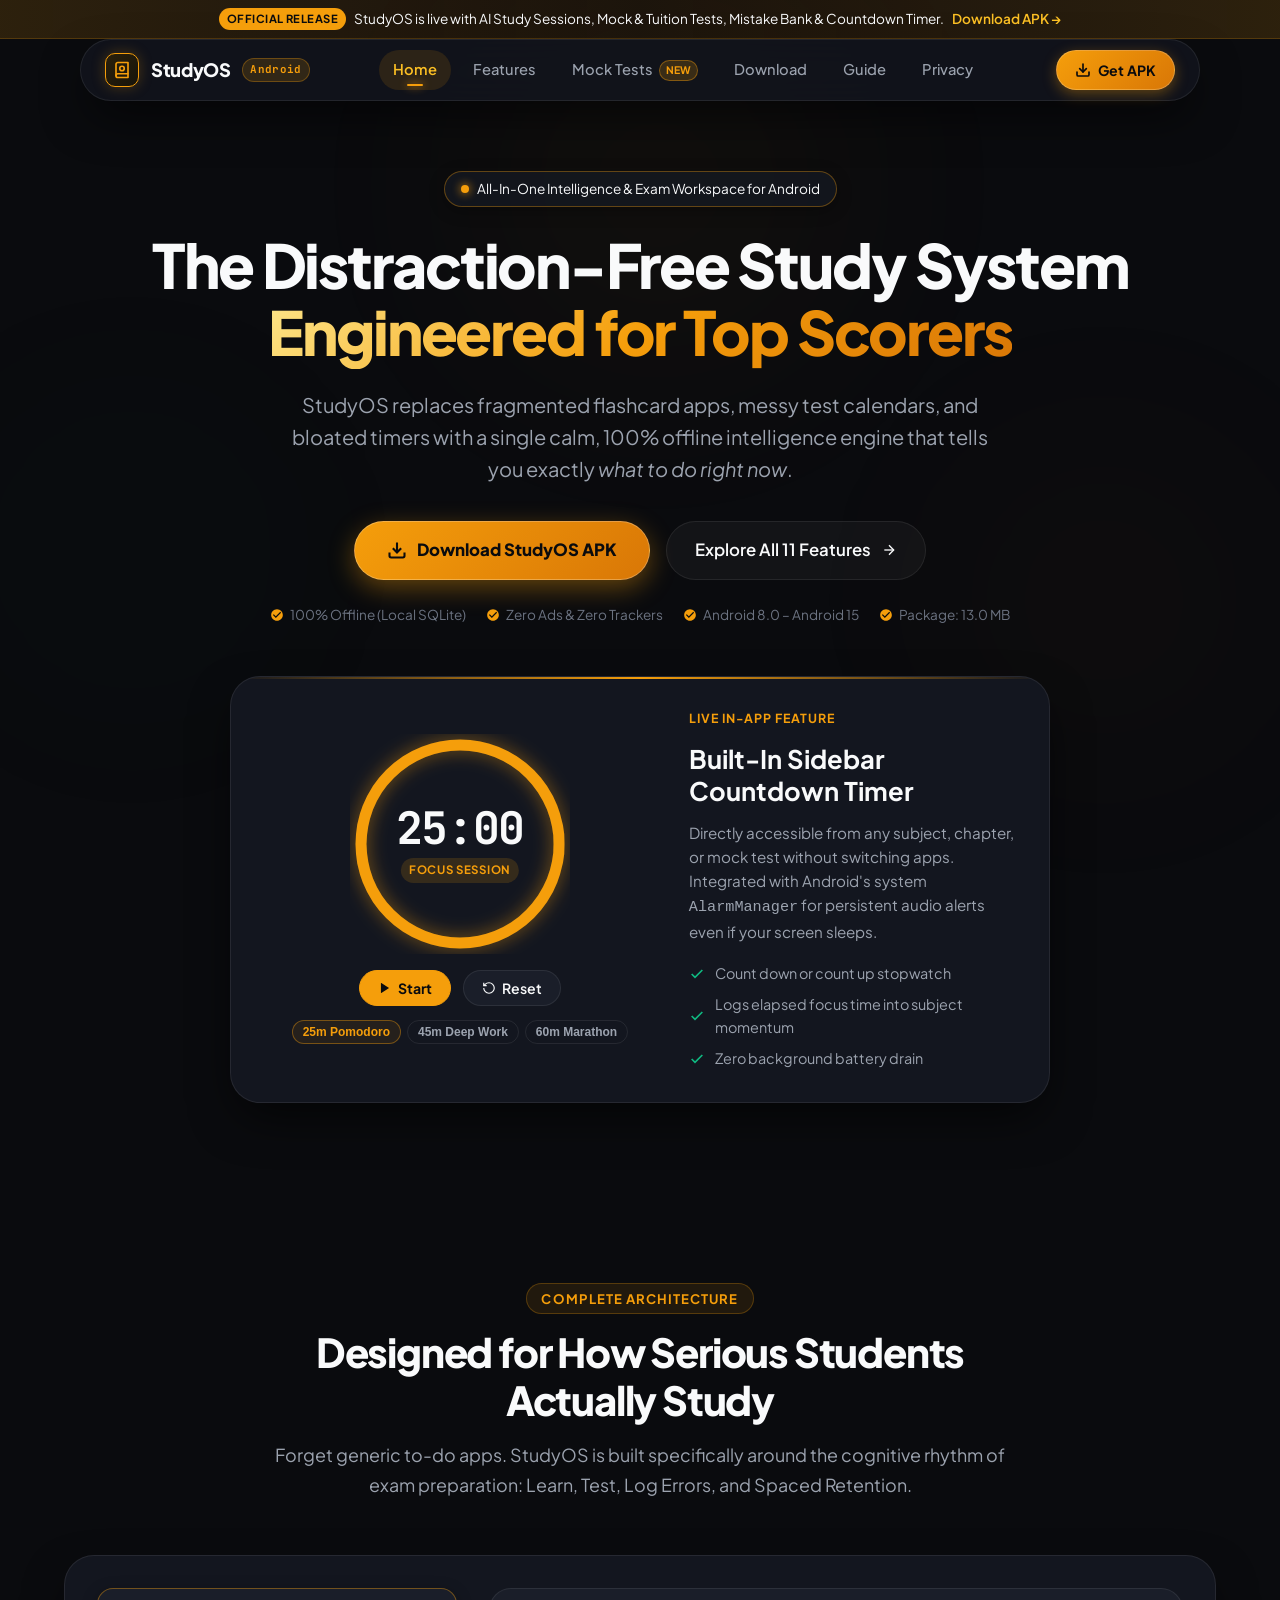
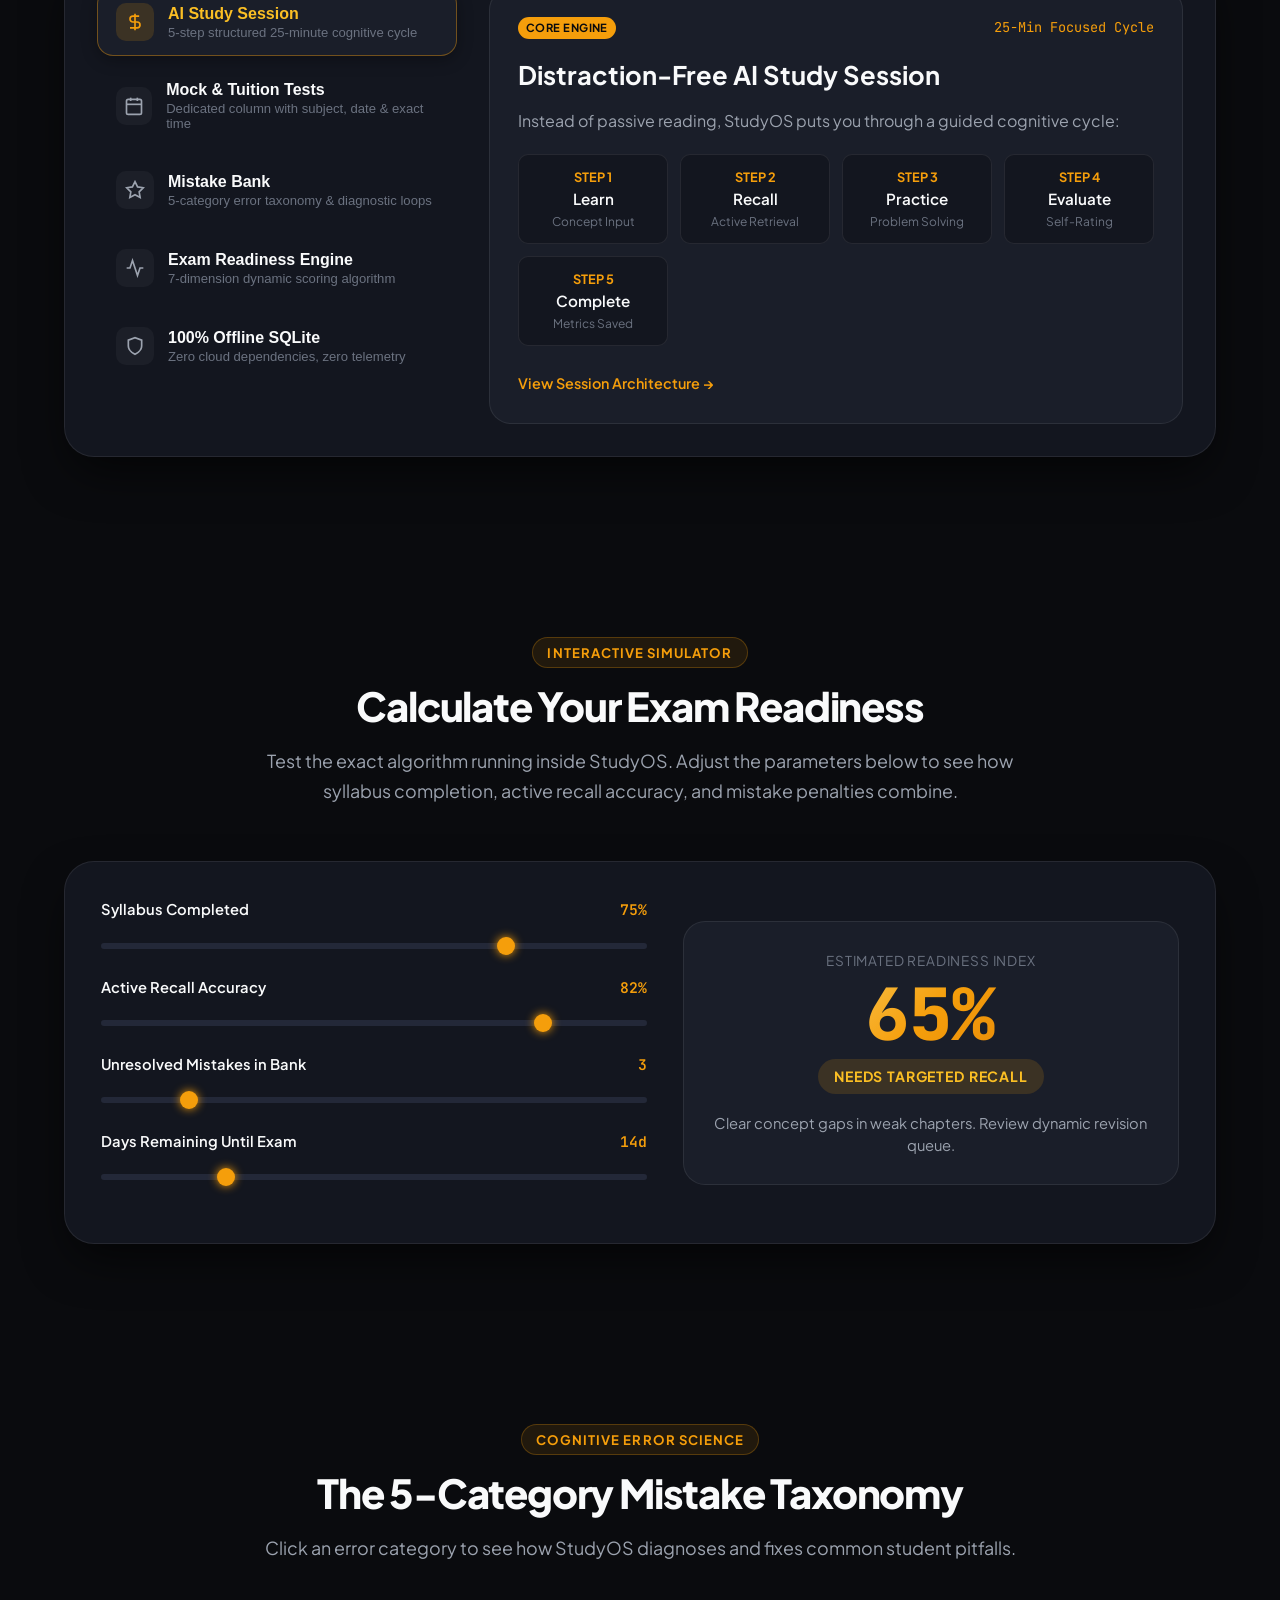
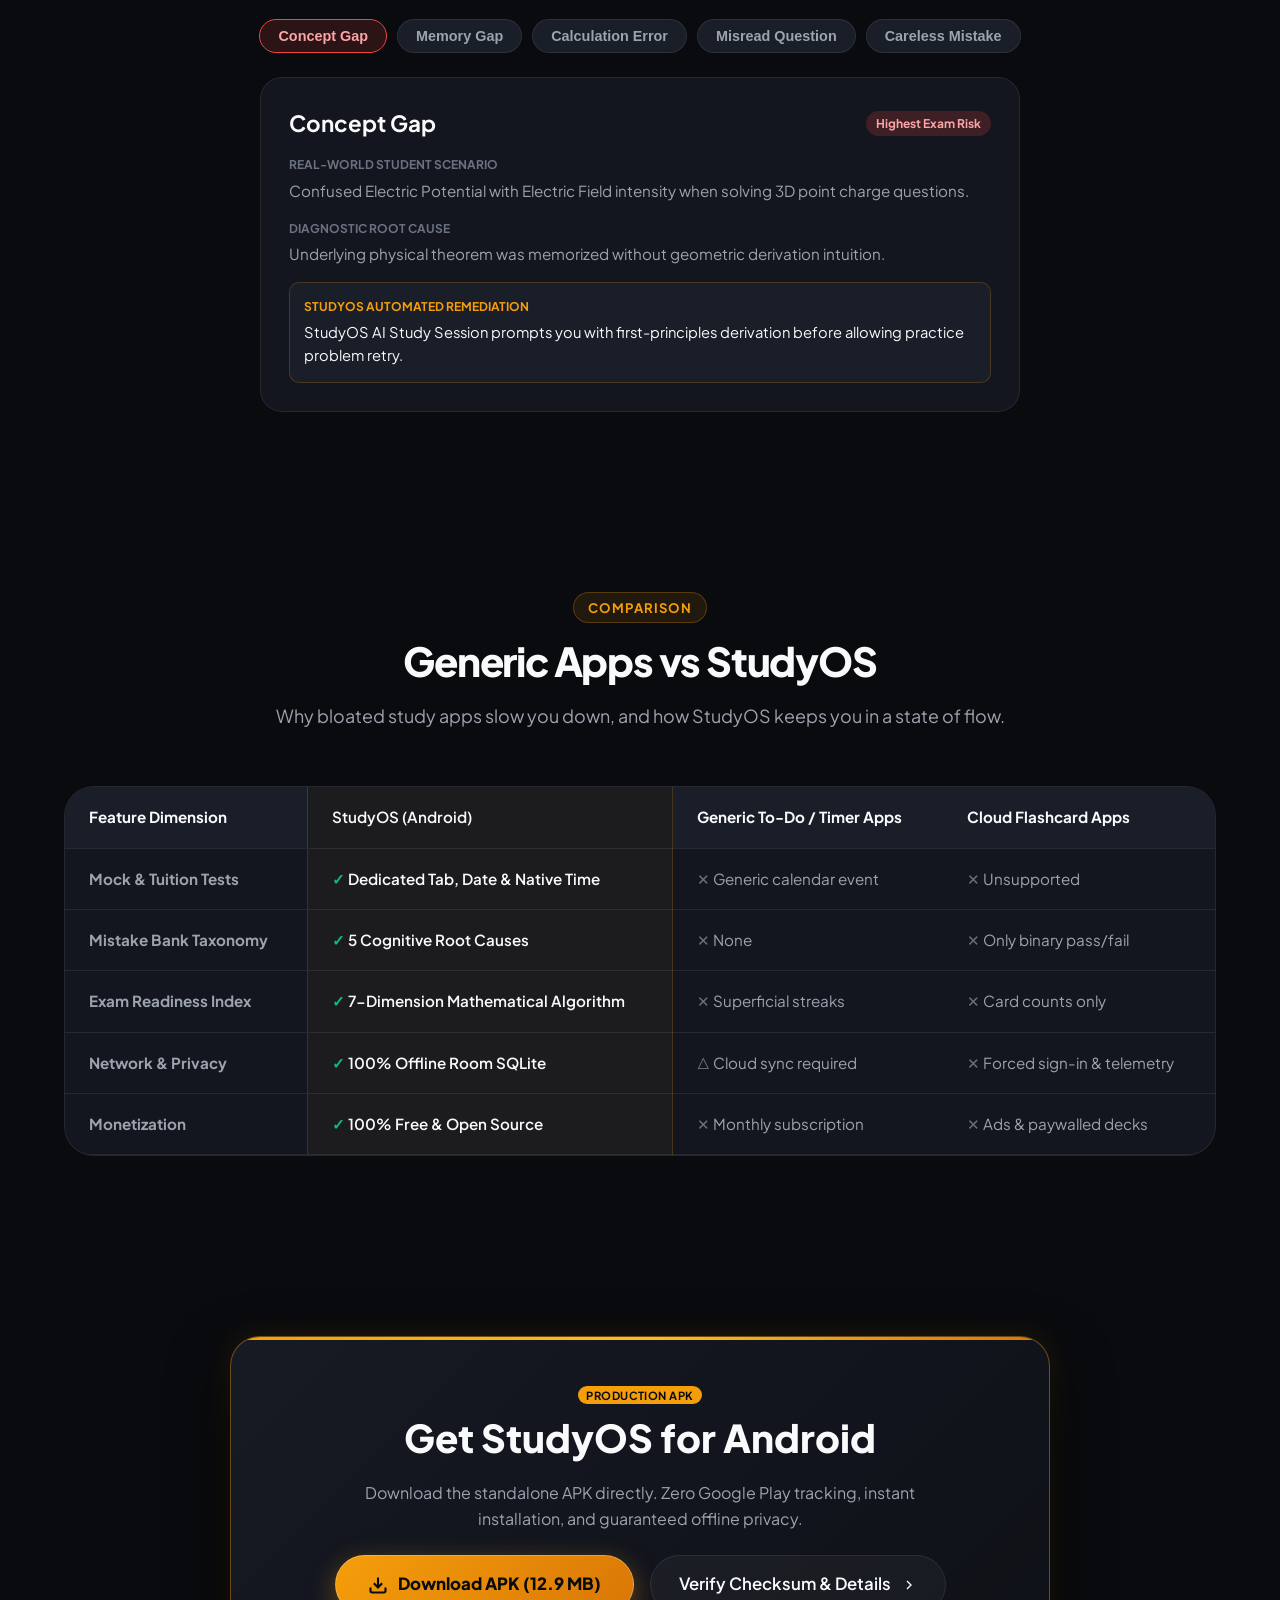
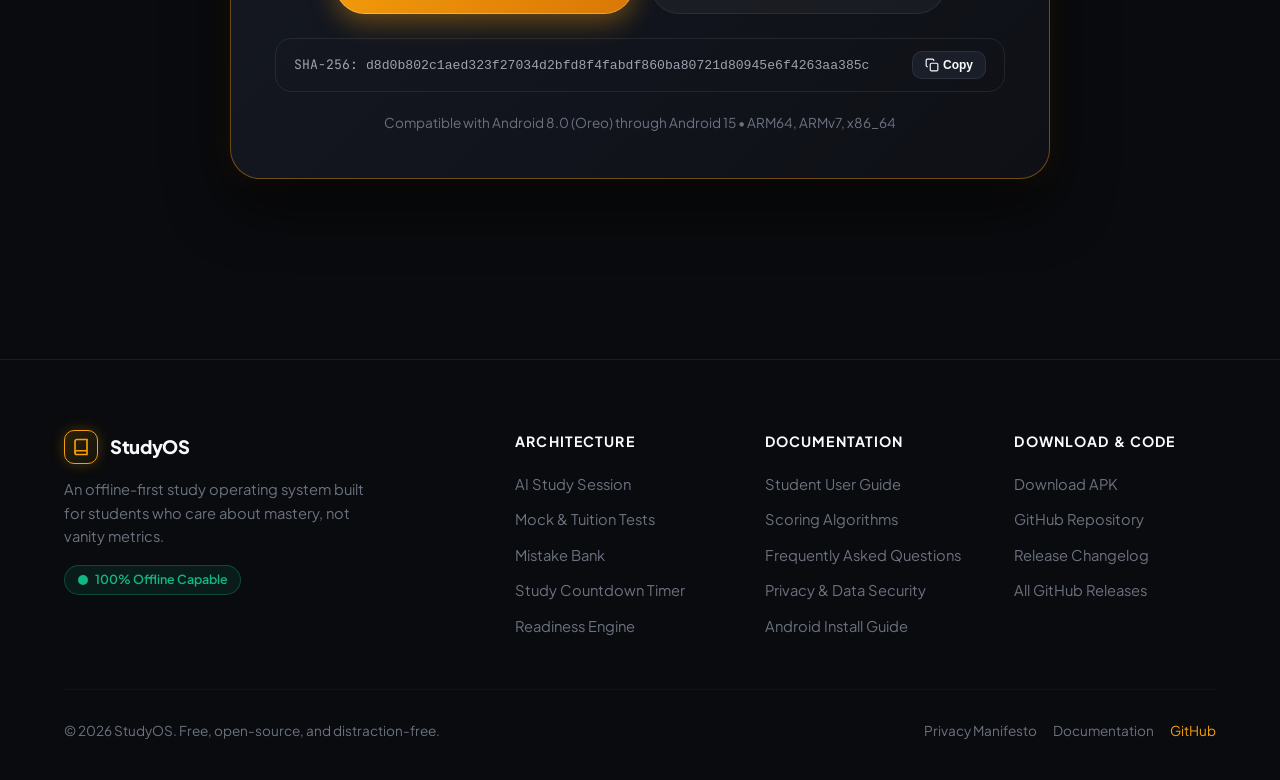
==== commit 8eb84d8a: "feat: integrate document sharing, App Blocker, multi-factor revision queue, and v1.3.1 release - Reg" ====
--- a/docs/index.html
+++ b/docs/index.html
@@ -621,8 +621,8 @@
         </div>
 
         <div class="checksum-box">
-          <span>SHA-256: <code>6ebf52b7a74dea6e78913a55aec75f0b3e6033b6de6c5eadbb103af62b2b7504</code></span>
-          <button class="copy-btn" data-copy-text="6ebf52b7a74dea6e78913a55aec75f0b3e6033b6de6c5eadbb103af62b2b7504">
+          <span>SHA-256: <code>d8d0b802c1aed323f27034d2bfd8f4fabdf860ba80721d80945e6f4263aa385c</code></span>
+          <button class="copy-btn" data-copy-text="d8d0b802c1aed323f27034d2bfd8f4fabdf860ba80721d80945e6f4263aa385c">
             <svg width="14" height="14" viewBox="0 0 24 24" fill="none" stroke="currentColor" stroke-width="2"><rect x="9" y="9" width="13" height="13" rx="2" ry="2"></rect><path d="M5 15H4a2 2 0 0 1-2-2V4a2 2 0 0 1 2-2h9a2 2 0 0 1 2 2v1"></path></svg>
             <span>Copy</span>
           </button>
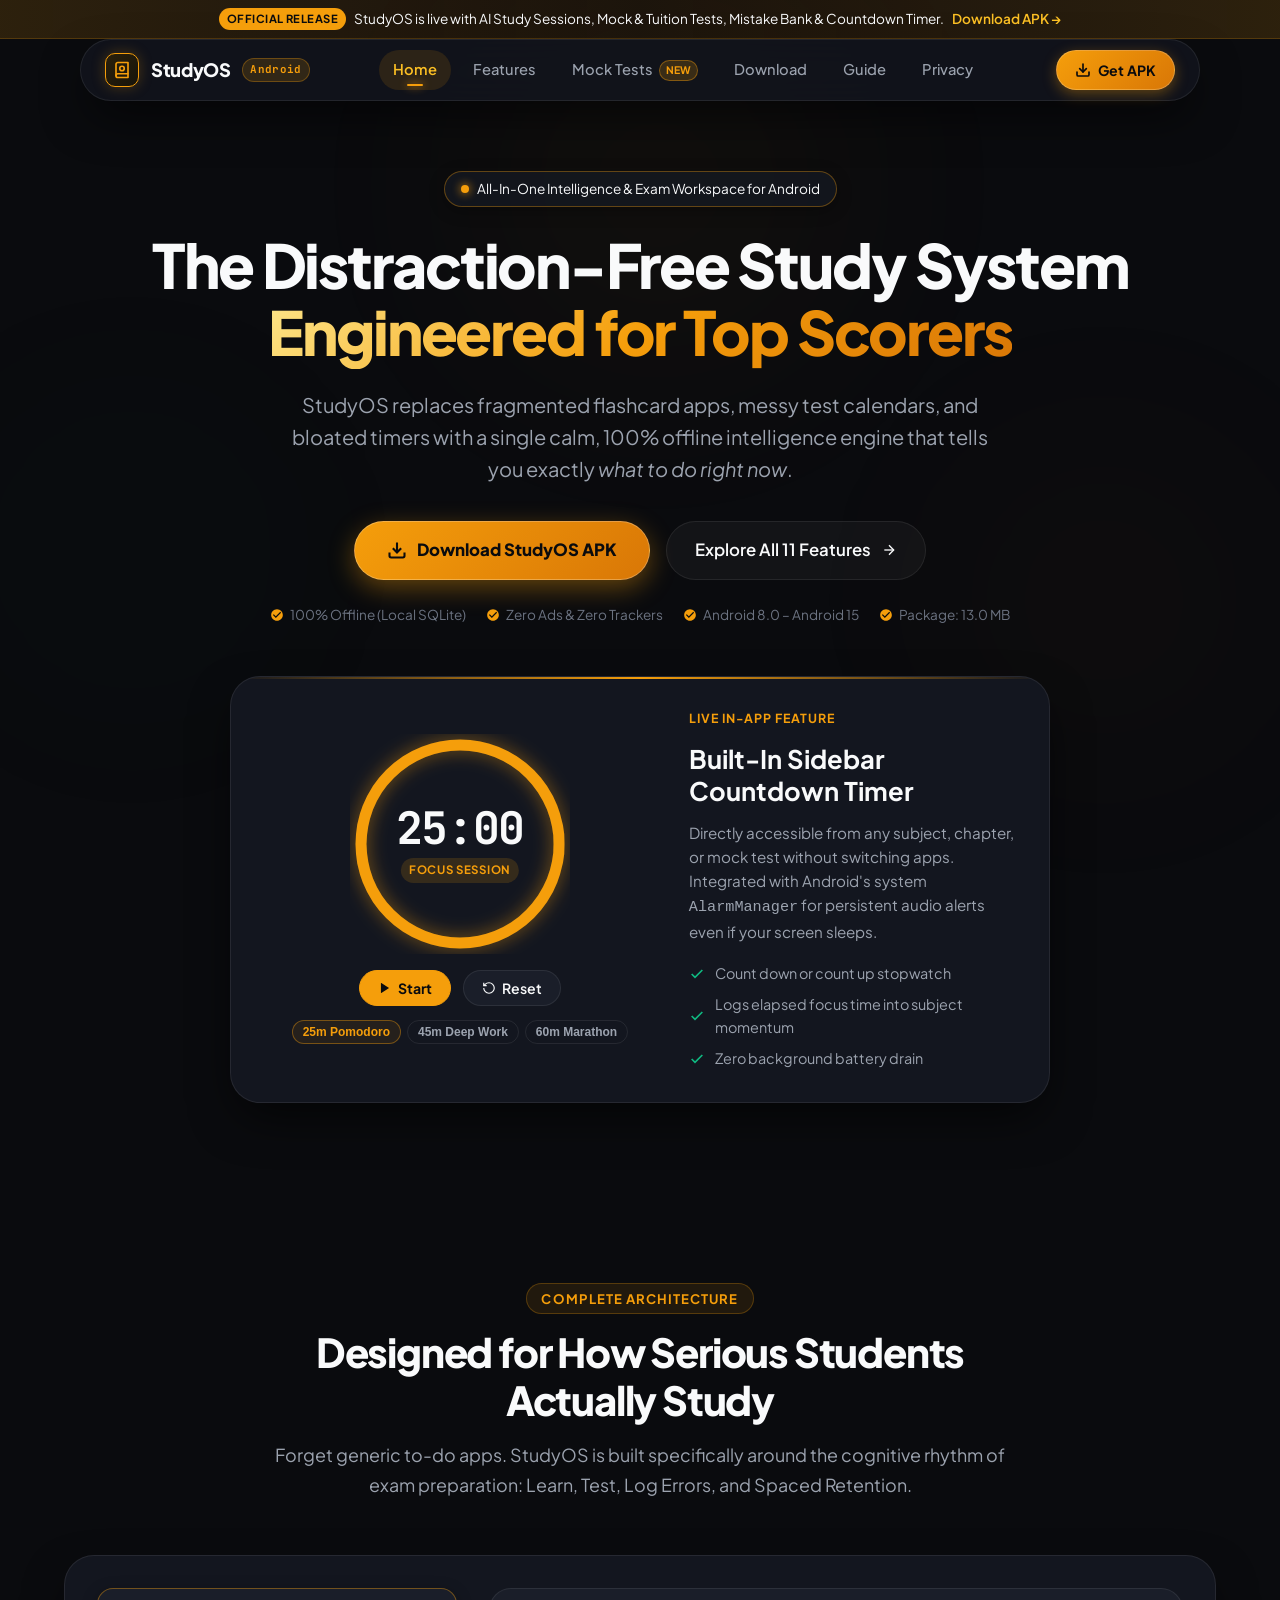
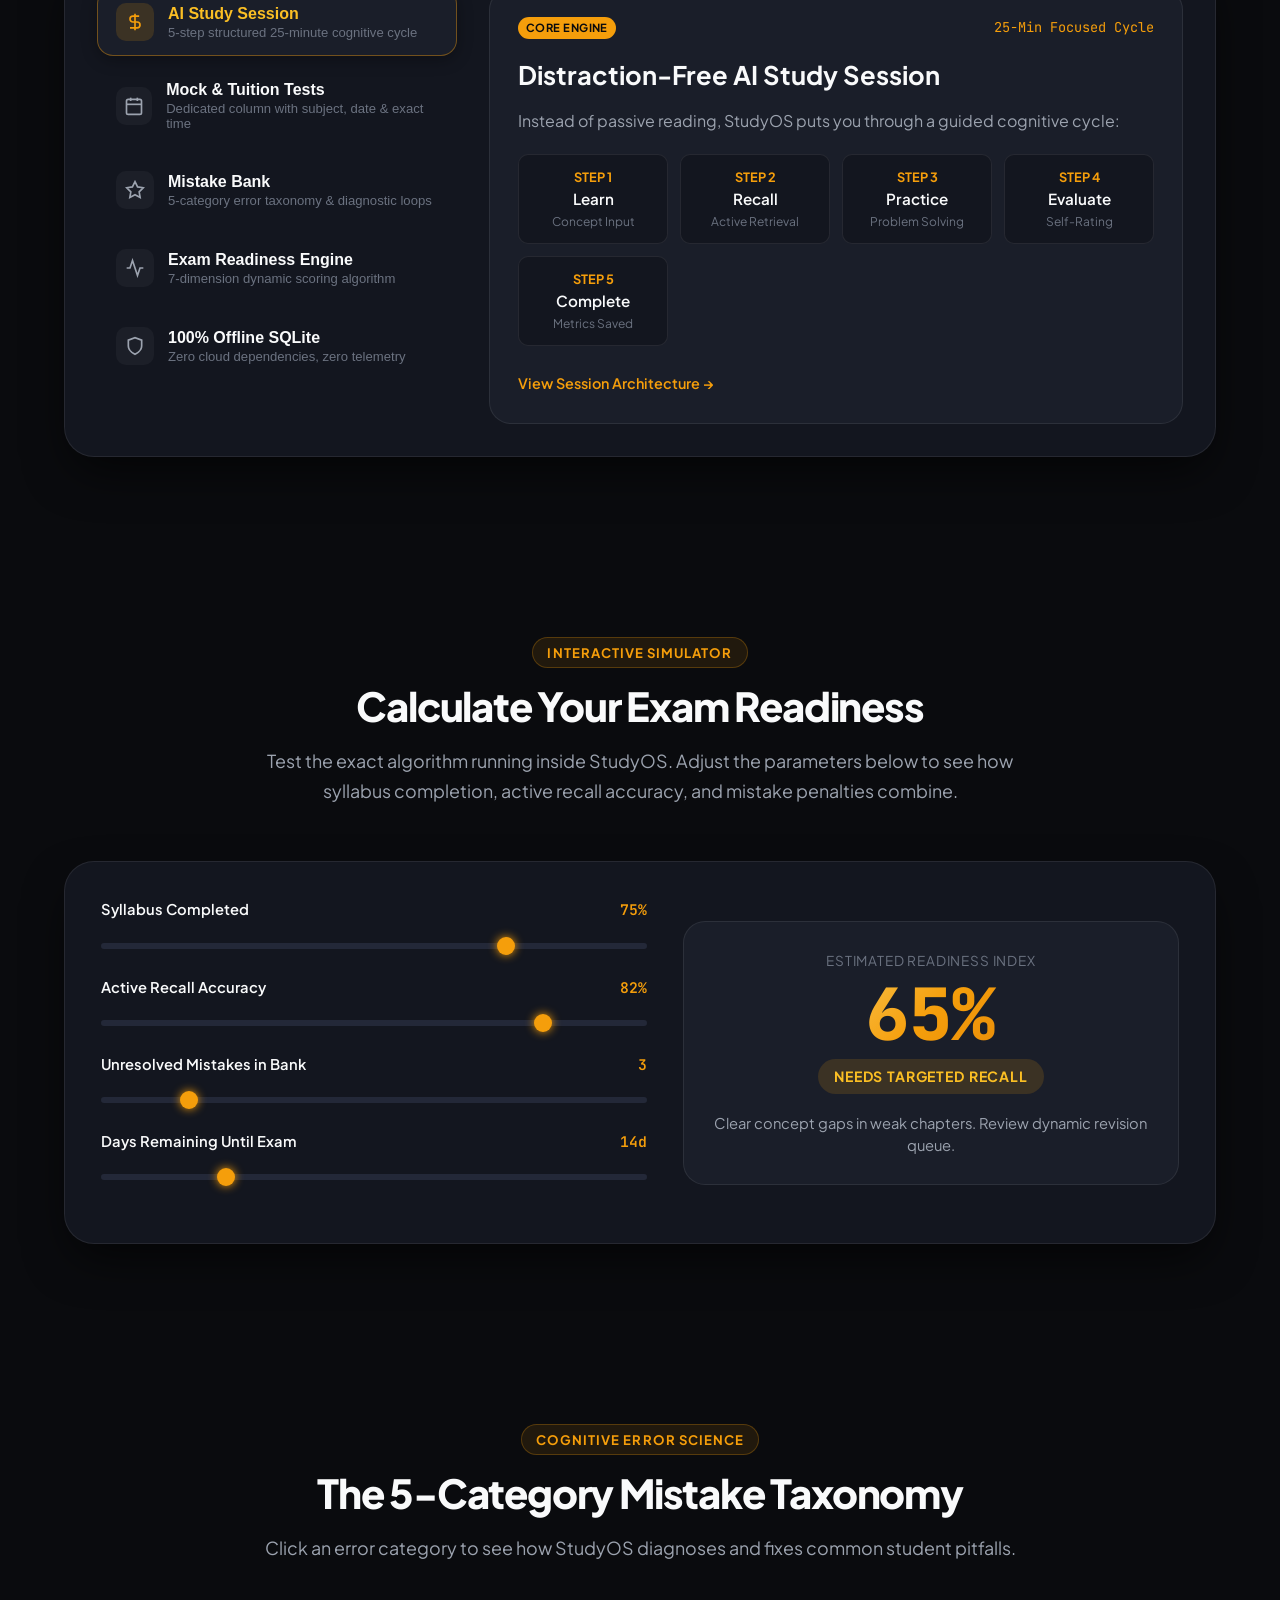
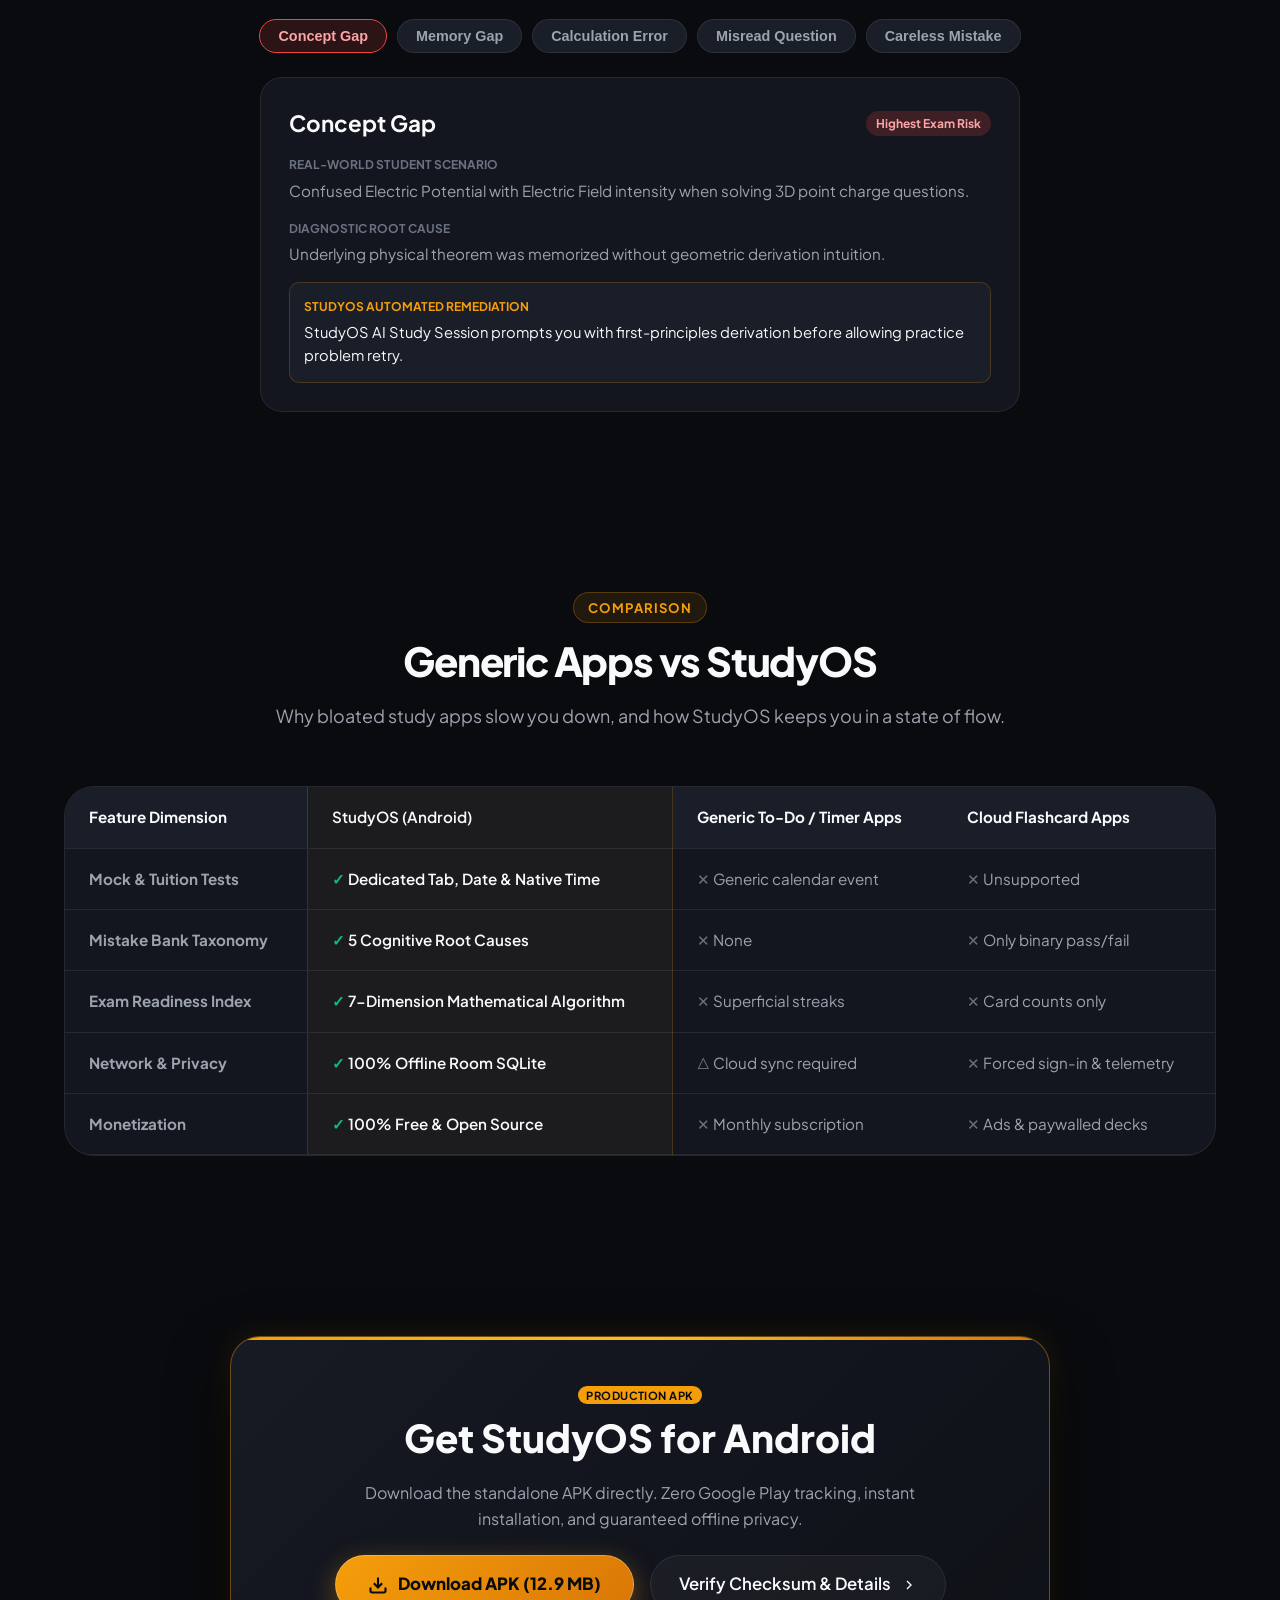
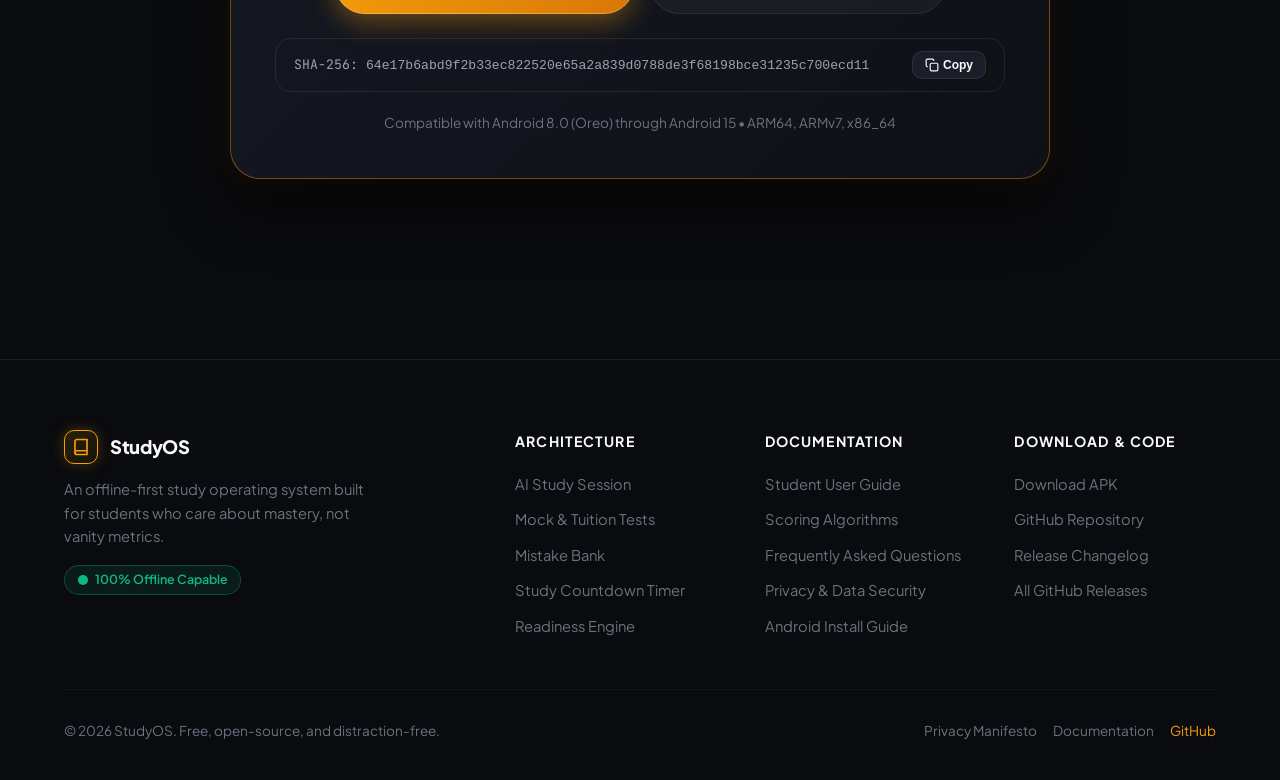
==== commit 4a0ee7e8: "feat: implement Gemini-style Android Digital Assistant with themes and customizations - Add VoiceInt" ====
--- a/docs/index.html
+++ b/docs/index.html
@@ -621,8 +621,8 @@
         </div>
 
         <div class="checksum-box">
-          <span>SHA-256: <code>d8d0b802c1aed323f27034d2bfd8f4fabdf860ba80721d80945e6f4263aa385c</code></span>
-          <button class="copy-btn" data-copy-text="d8d0b802c1aed323f27034d2bfd8f4fabdf860ba80721d80945e6f4263aa385c">
+          <span>SHA-256: <code>64e17b6abd9f2b33ec822520e65a2a839d0788de3f68198bce31235c700ecd11</code></span>
+          <button class="copy-btn" data-copy-text="64e17b6abd9f2b33ec822520e65a2a839d0788de3f68198bce31235c700ecd11">
             <svg width="14" height="14" viewBox="0 0 24 24" fill="none" stroke="currentColor" stroke-width="2"><rect x="9" y="9" width="13" height="13" rx="2" ry="2"></rect><path d="M5 15H4a2 2 0 0 1-2-2V4a2 2 0 0 1 2-2h9a2 2 0 0 1 2 2v1"></path></svg>
             <span>Copy</span>
           </button>
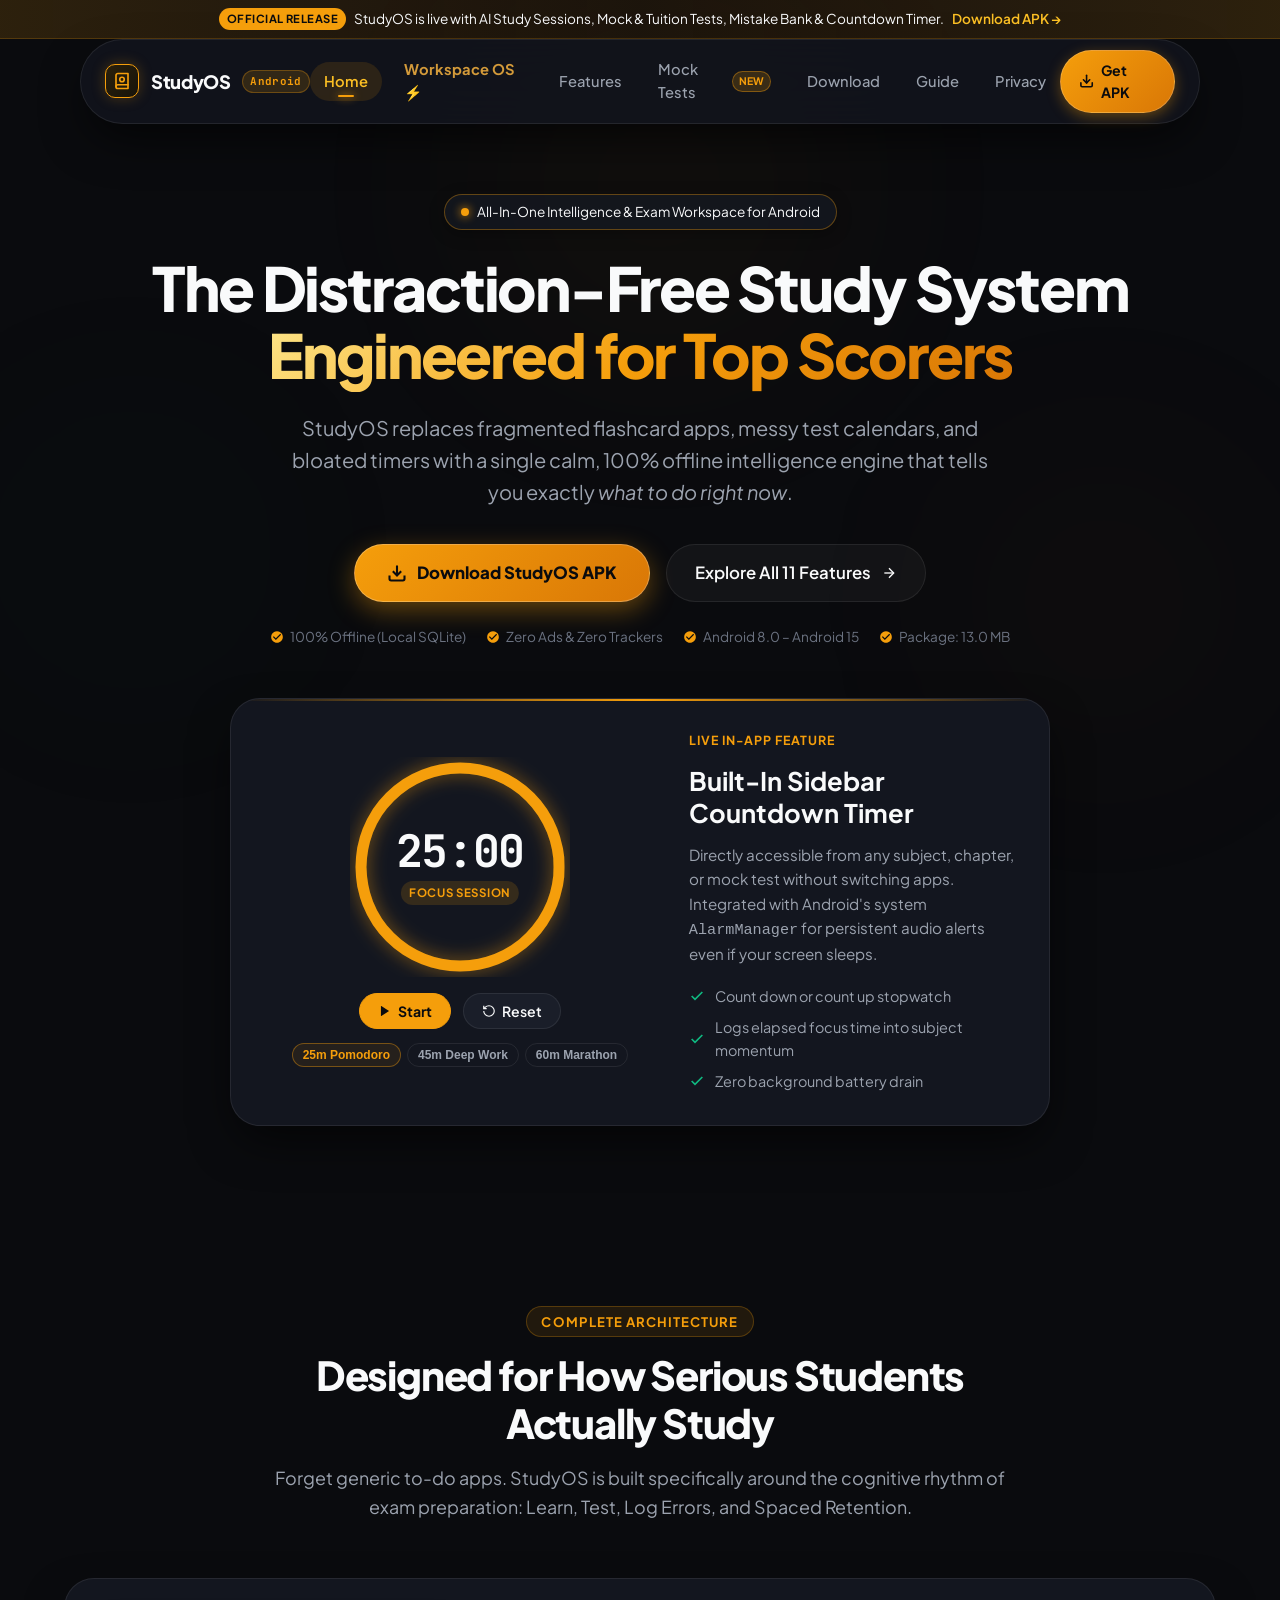
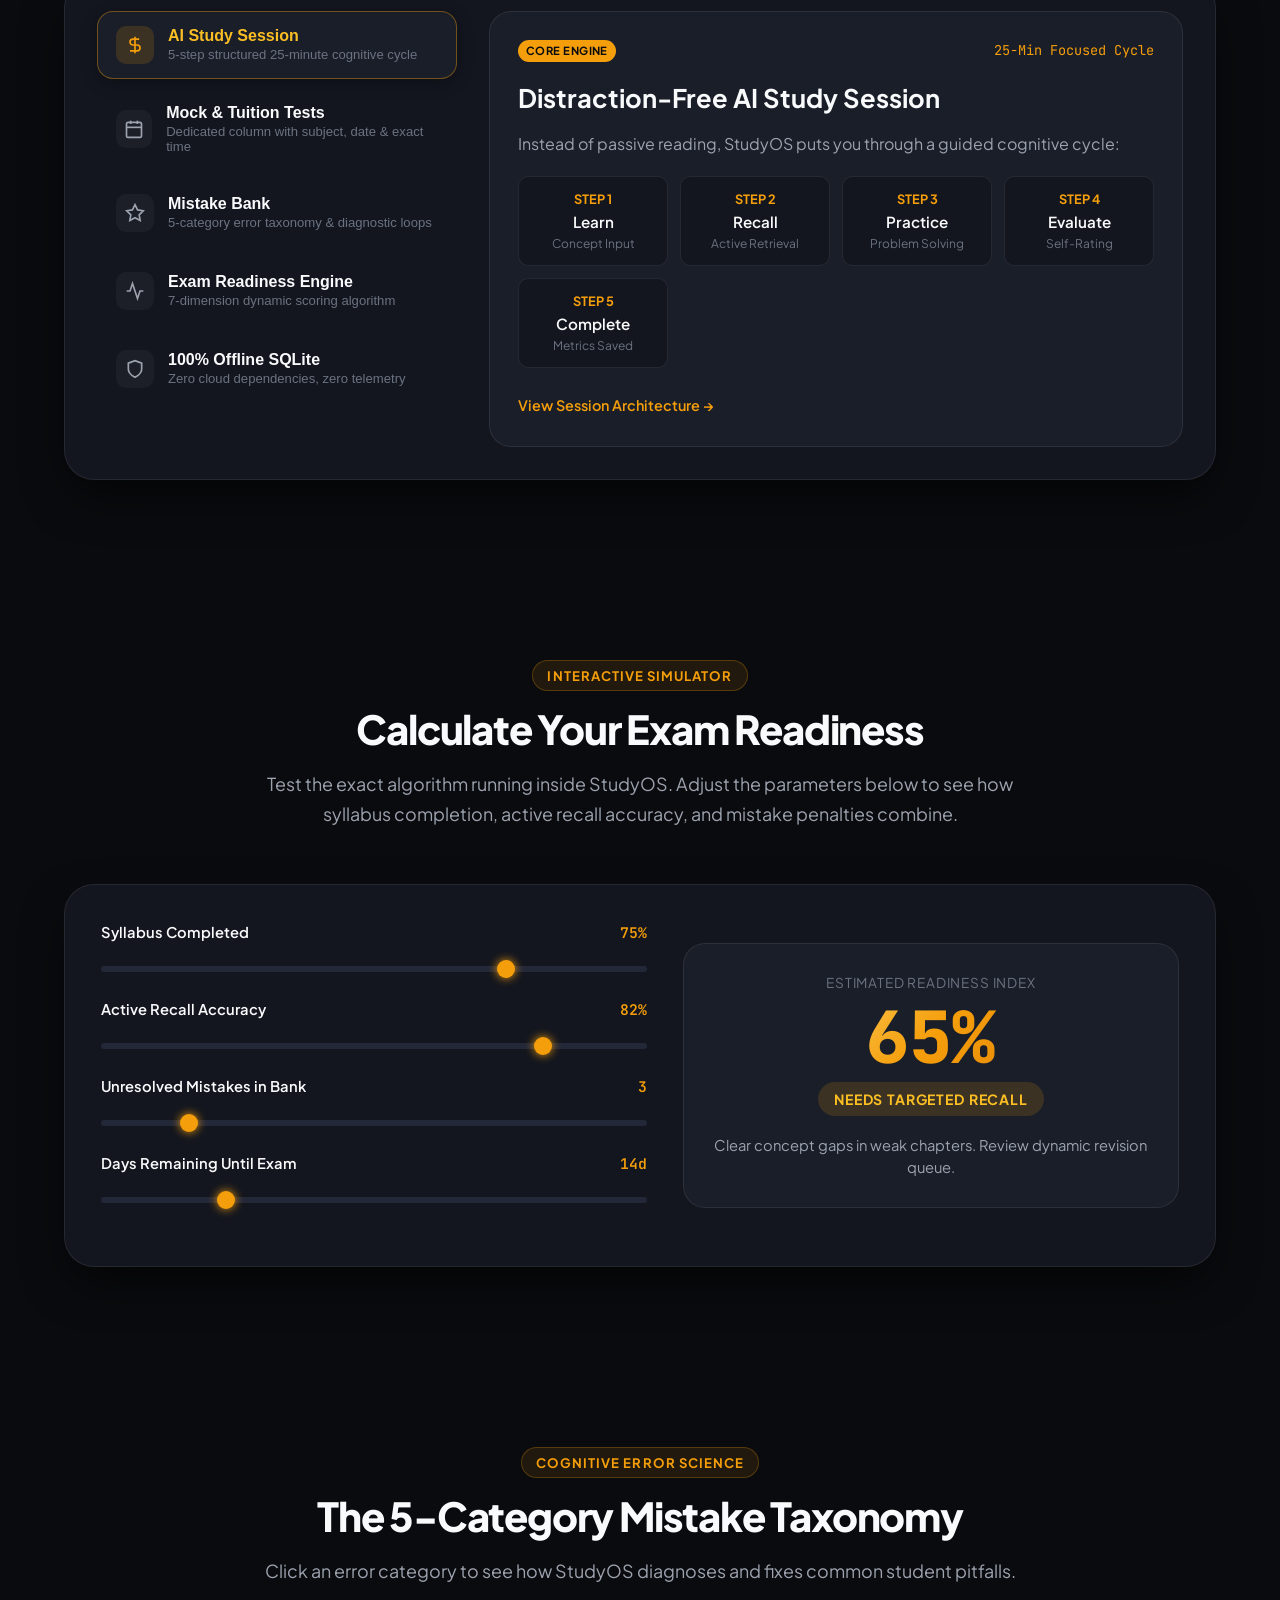
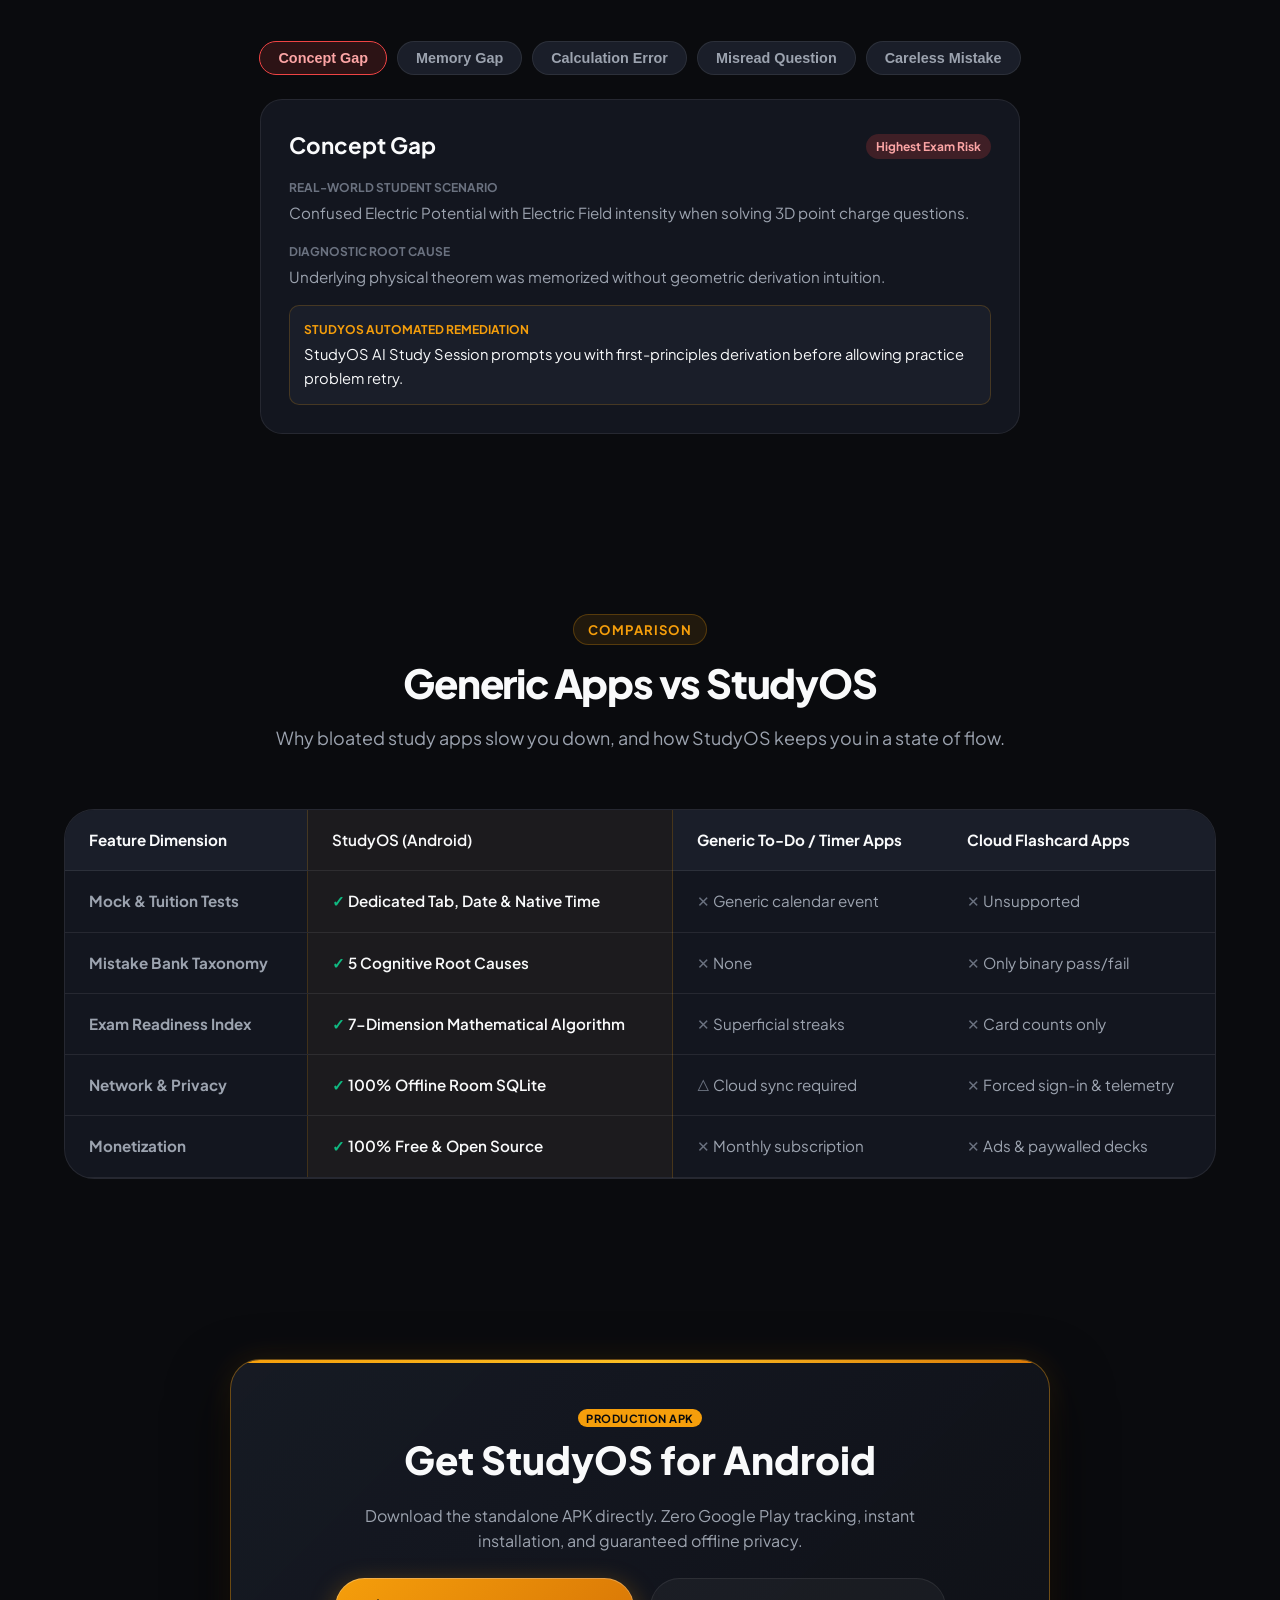
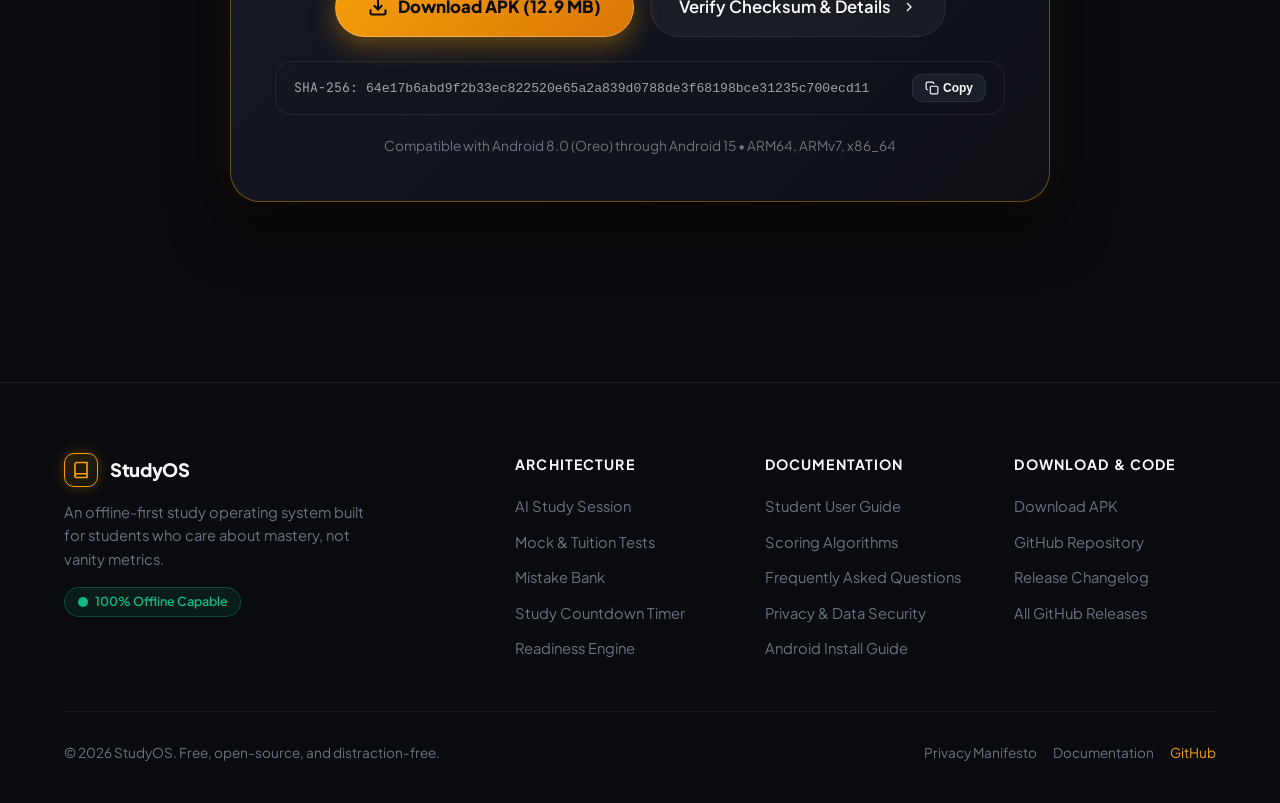
==== commit 529c7449: "feat(workspace): implement 4-subsystem Workspace OS agent & web dashboard - Added WorkspaceOsModels " ====
--- a/docs/index.html
+++ b/docs/index.html
@@ -61,6 +61,7 @@
       <nav>
         <ul class="nav-links">
           <li><a href="index.html" class="nav-link active">Home</a></li>
+          <li><a href="https://studyos-sandy-one.vercel.app/workspace" target="_blank" class="nav-link" style="color: #D39A3A; font-weight: 700;">Workspace OS ⚡</a></li>
           <li><a href="features.html" class="nav-link">Features</a></li>
           <li><a href="mock-tests.html" class="nav-link">Mock Tests <span class="nav-badge-new">New</span></a></li>
           <li><a href="download.html" class="nav-link">Download</a></li>
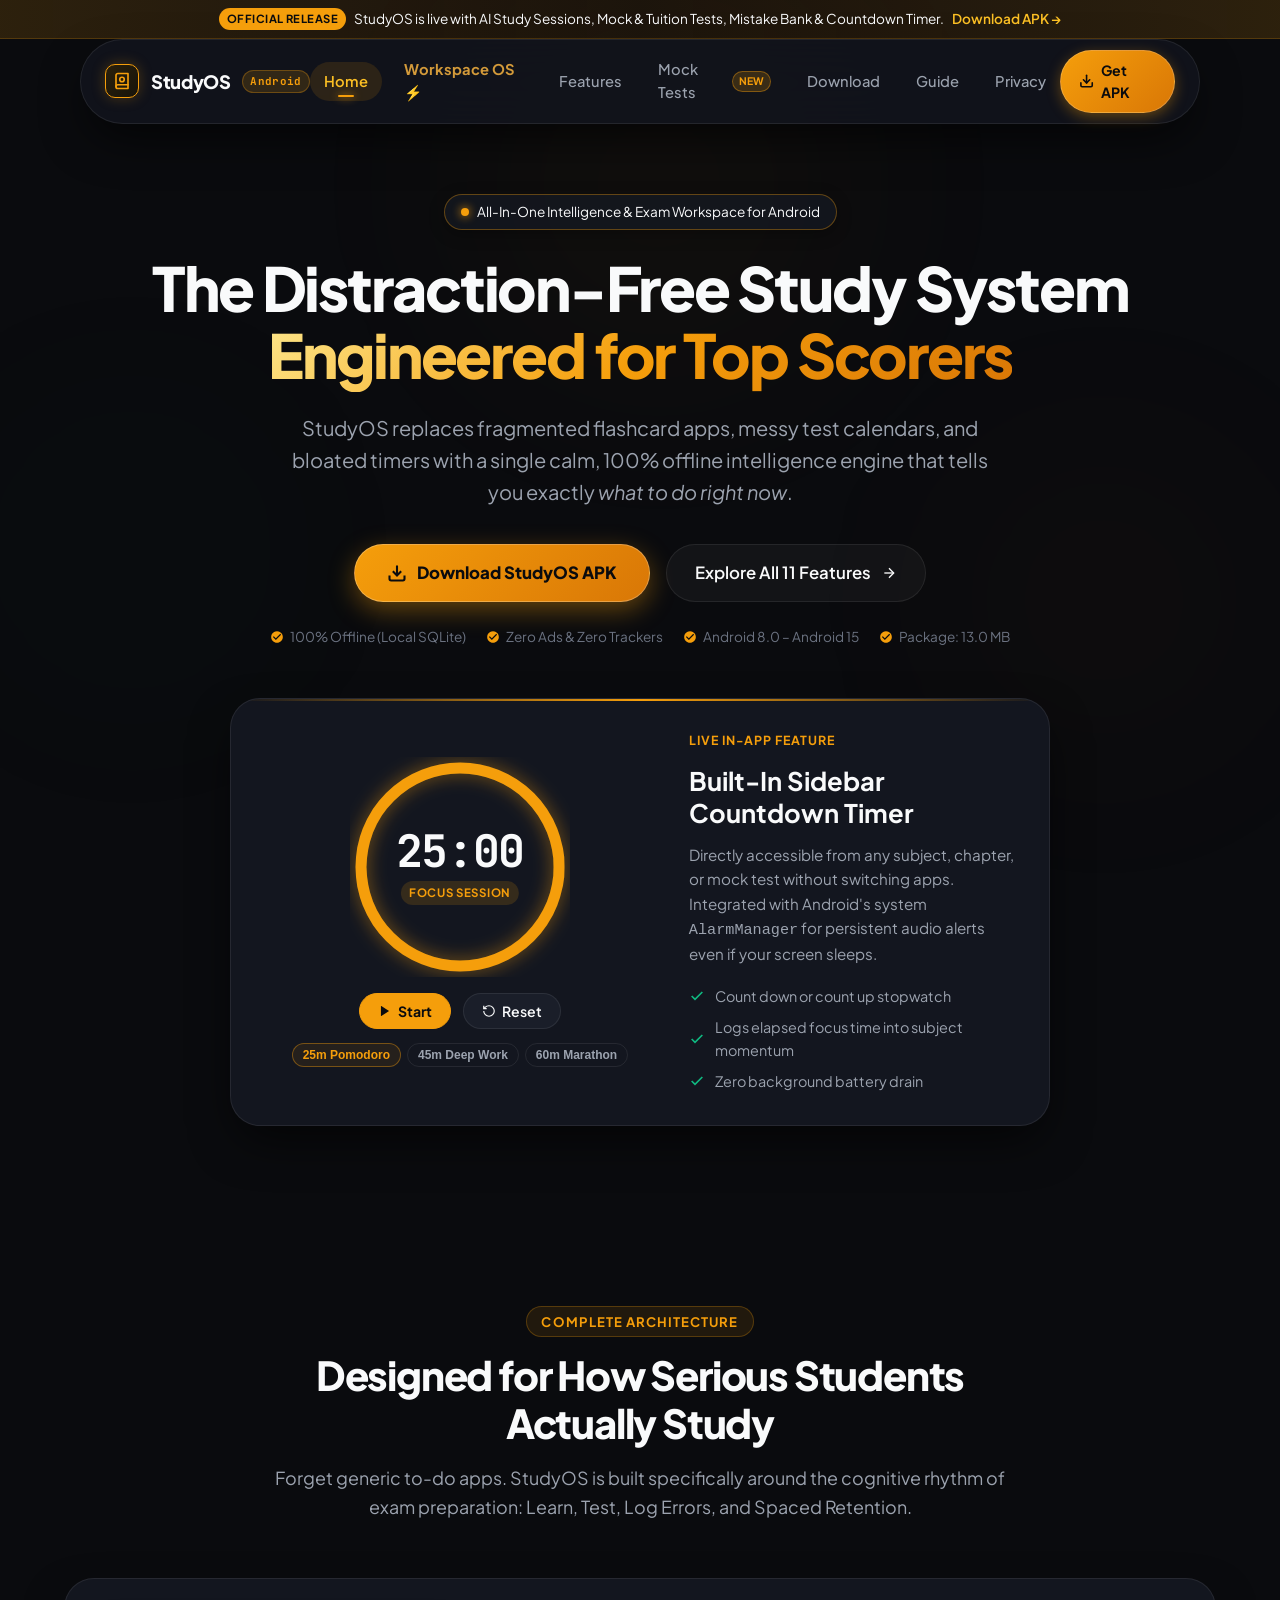
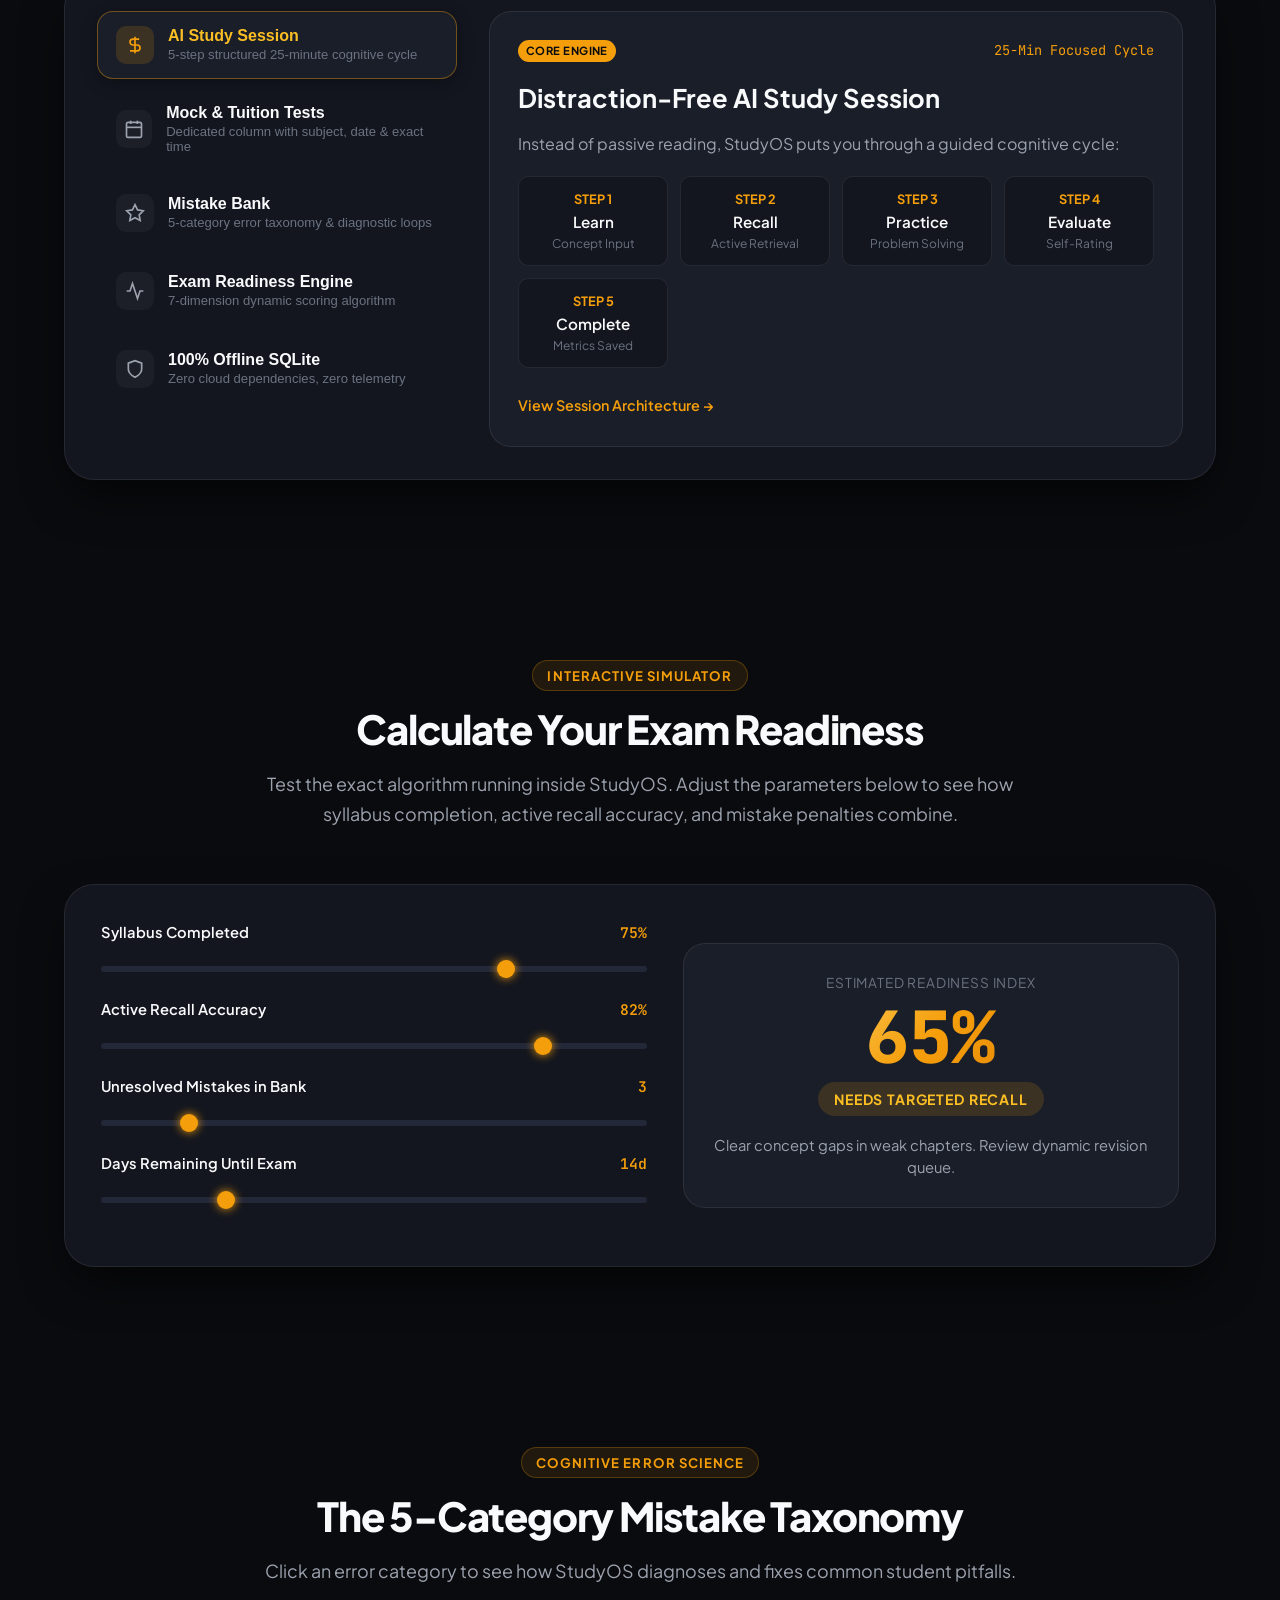
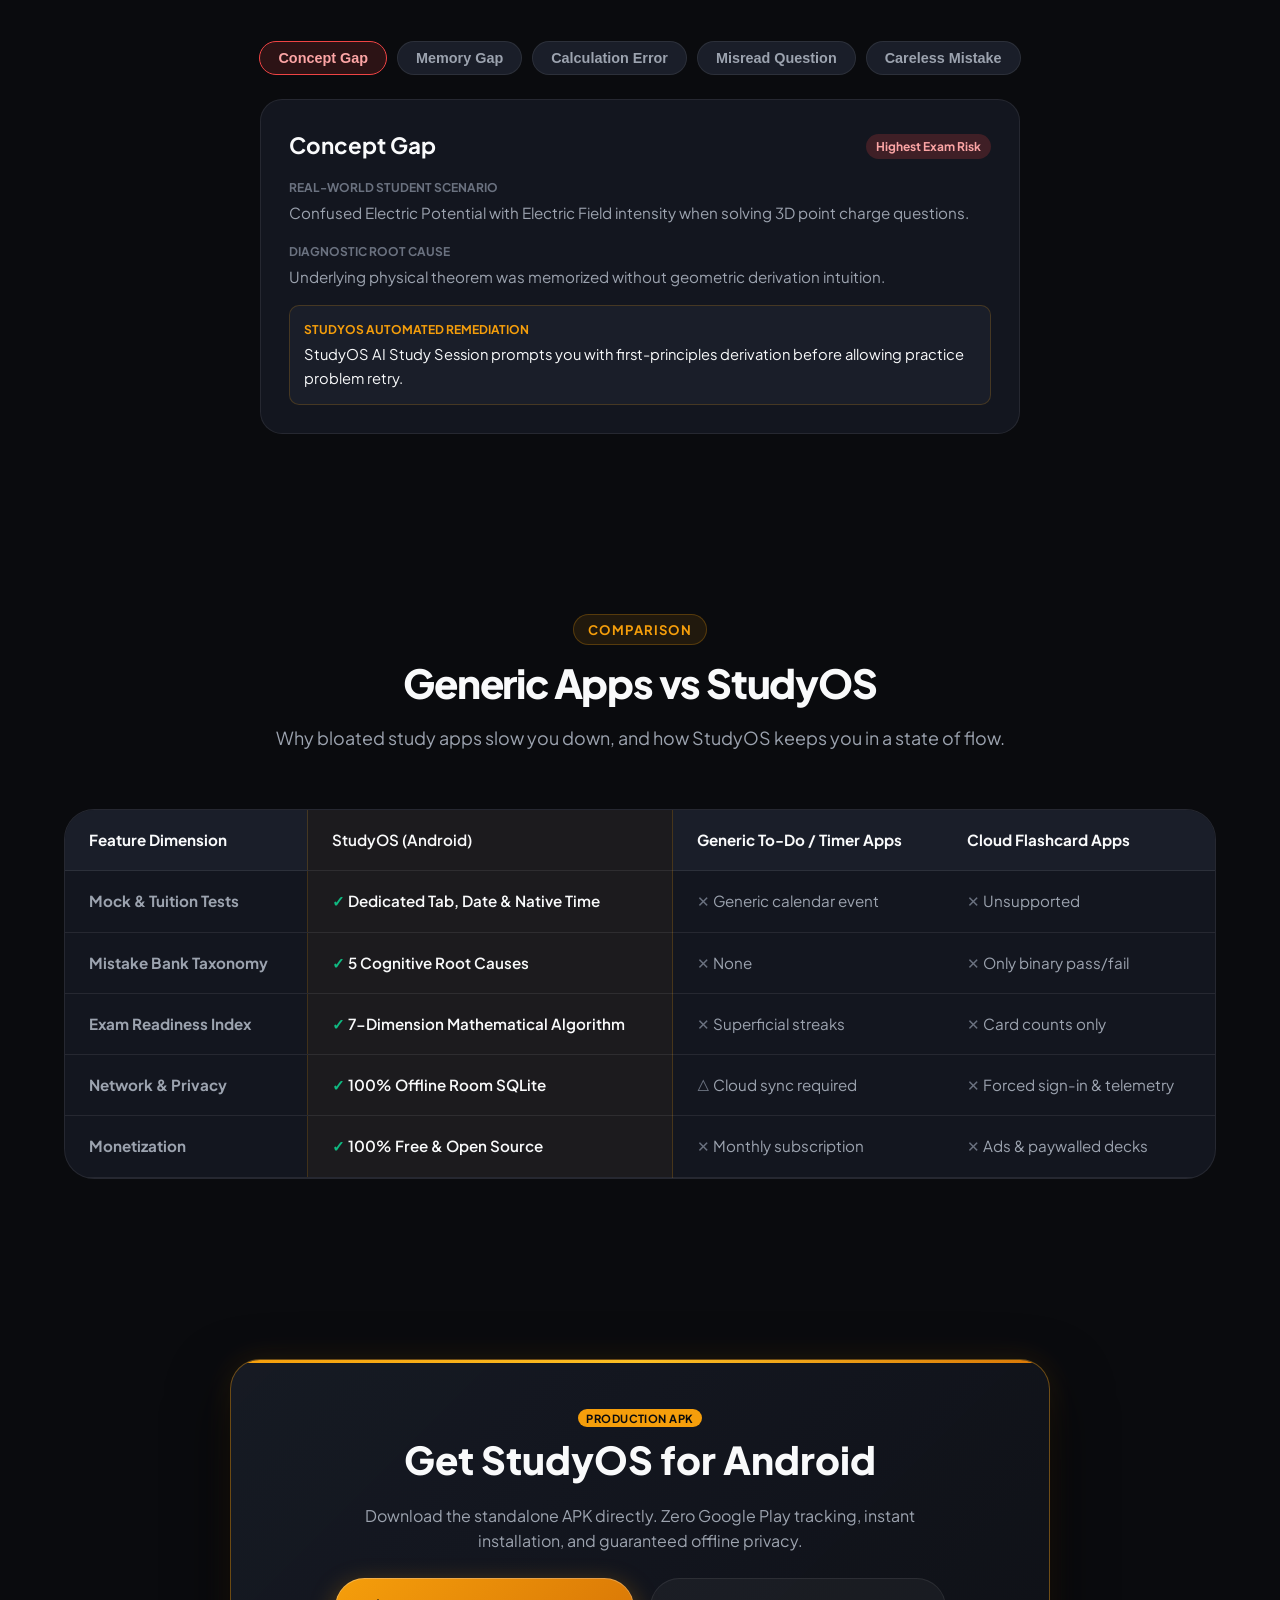
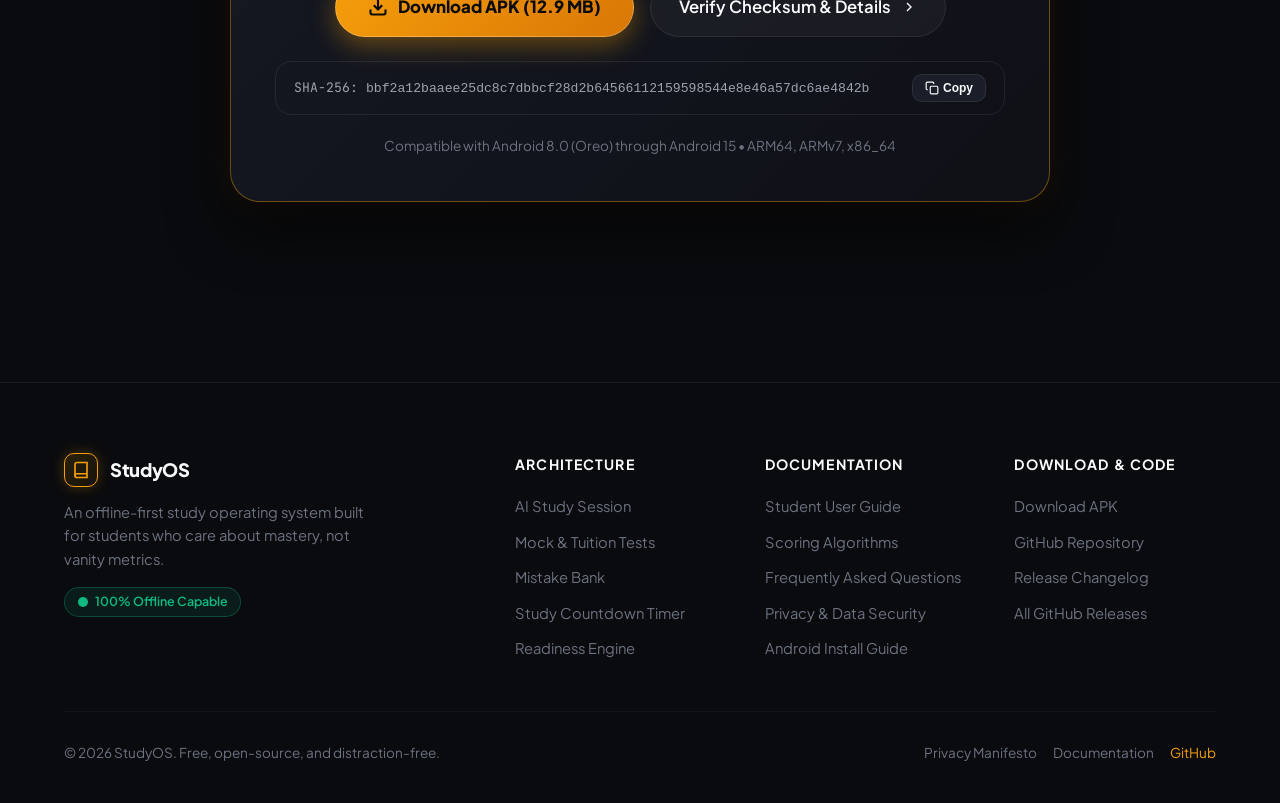
==== commit 2544e38c: "release: bump version to v1.4.0 with serenity updates, web & docs" ====
--- a/docs/index.html
+++ b/docs/index.html
@@ -622,8 +622,8 @@
         </div>
 
         <div class="checksum-box">
-          <span>SHA-256: <code>64e17b6abd9f2b33ec822520e65a2a839d0788de3f68198bce31235c700ecd11</code></span>
-          <button class="copy-btn" data-copy-text="64e17b6abd9f2b33ec822520e65a2a839d0788de3f68198bce31235c700ecd11">
+          <span>SHA-256: <code>bbf2a12baaee25dc8c7dbbcf28d2b64566112159598544e8e46a57dc6ae4842b</code></span>
+          <button class="copy-btn" data-copy-text="bbf2a12baaee25dc8c7dbbcf28d2b64566112159598544e8e46a57dc6ae4842b">
             <svg width="14" height="14" viewBox="0 0 24 24" fill="none" stroke="currentColor" stroke-width="2"><rect x="9" y="9" width="13" height="13" rx="2" ry="2"></rect><path d="M5 15H4a2 2 0 0 1-2-2V4a2 2 0 0 1 2-2h9a2 2 0 0 1 2 2v1"></path></svg>
             <span>Copy</span>
           </button>
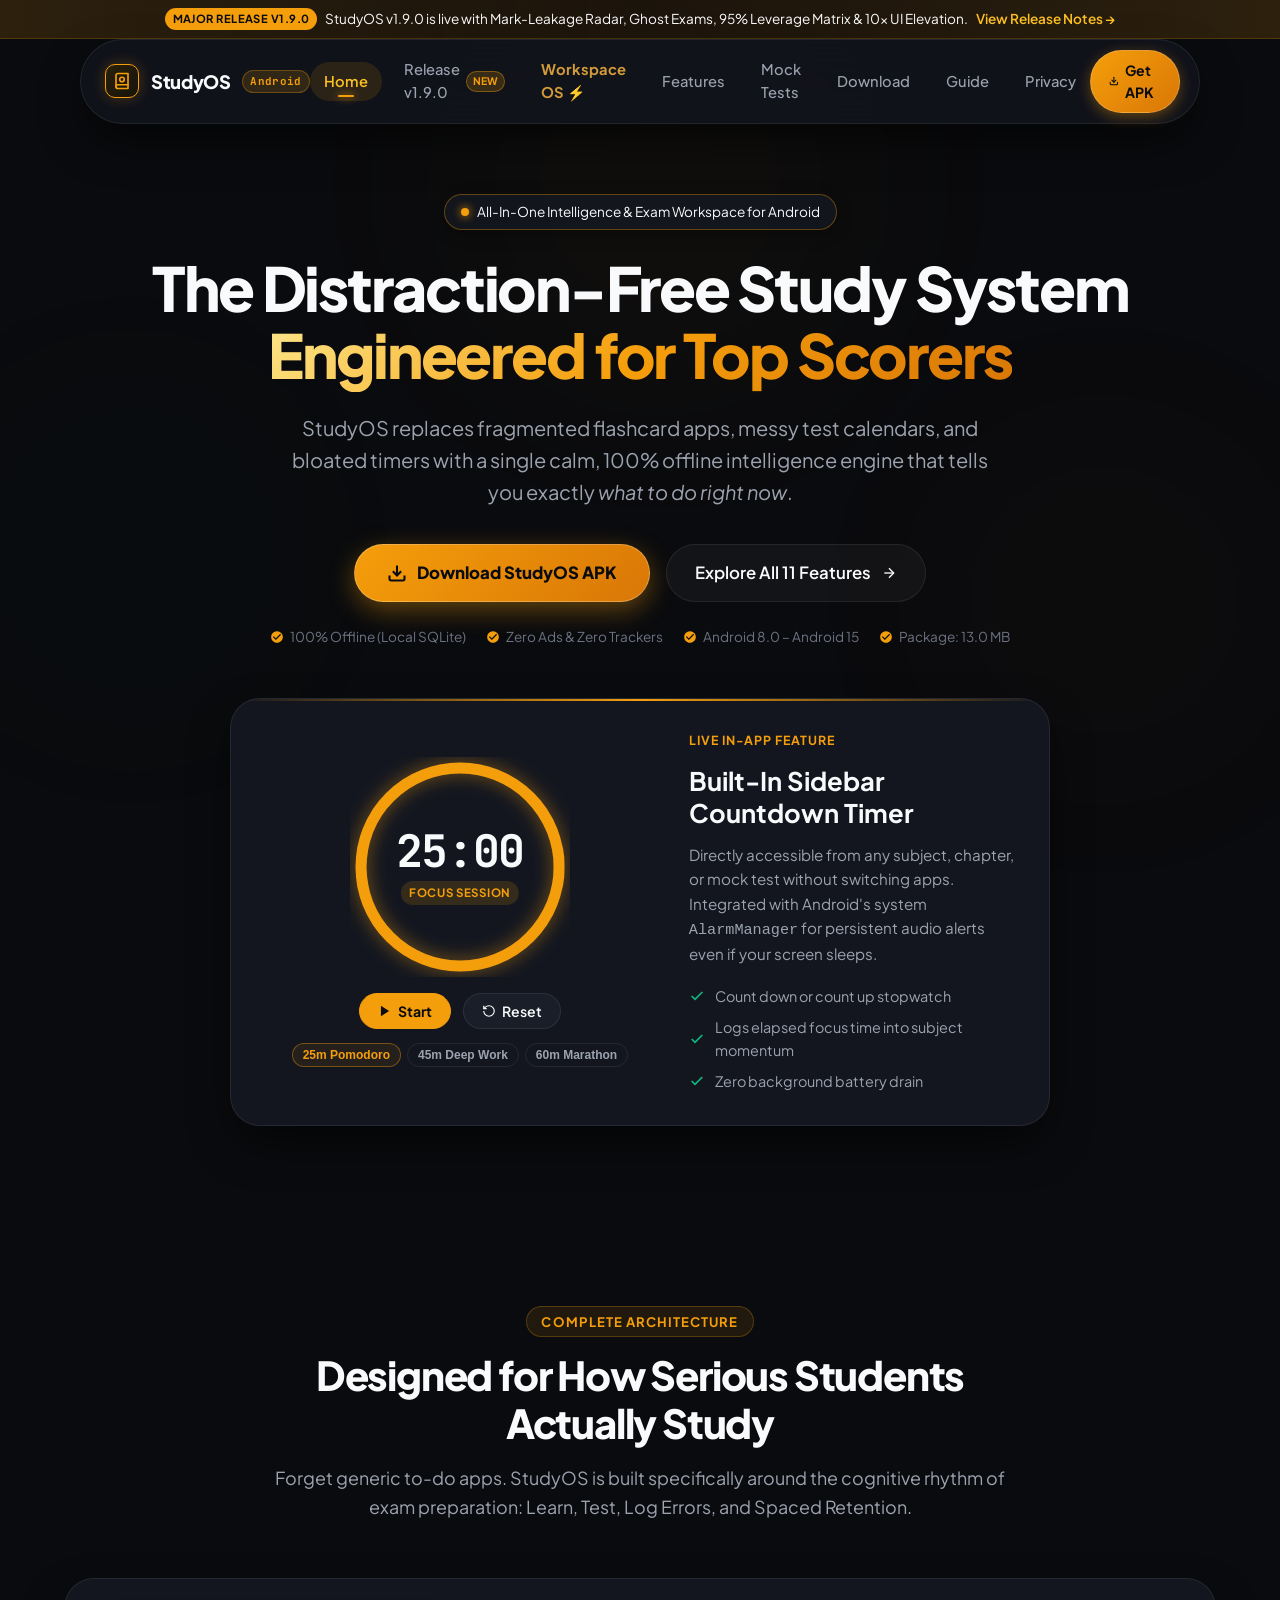
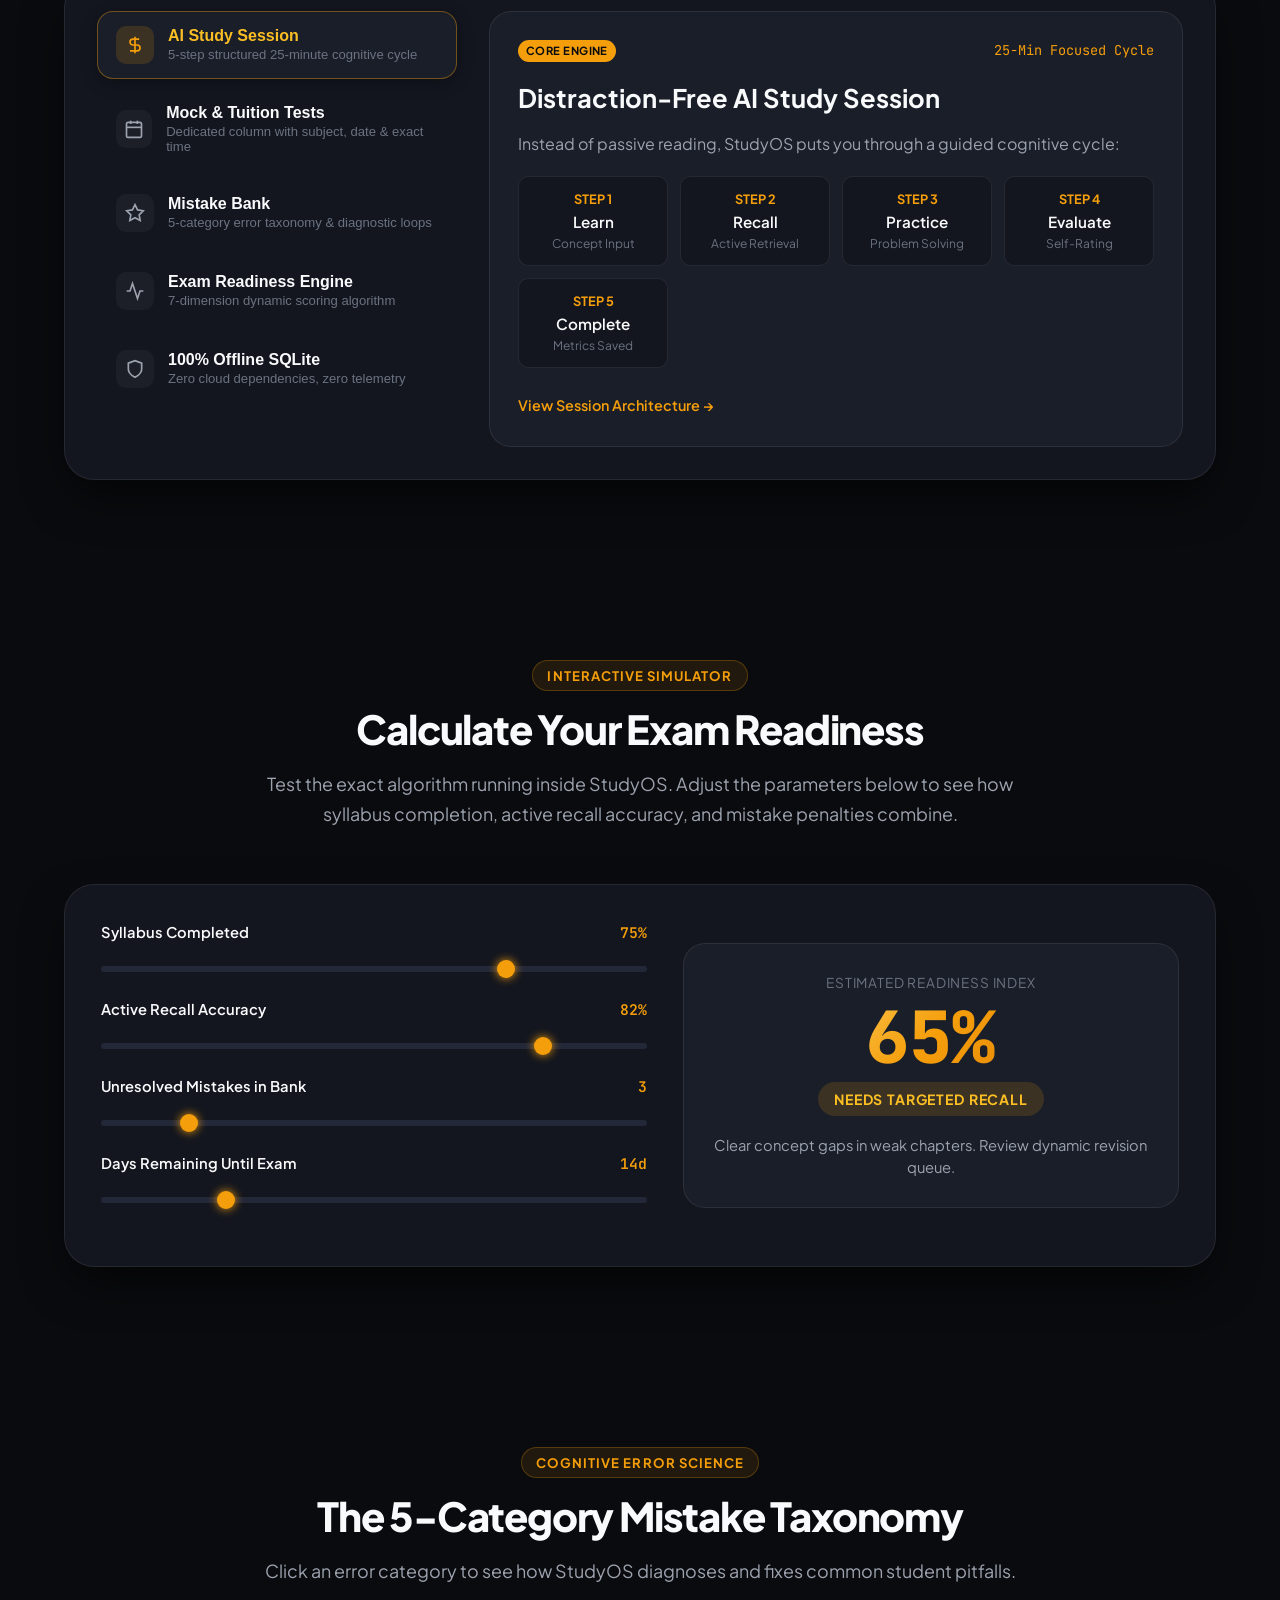
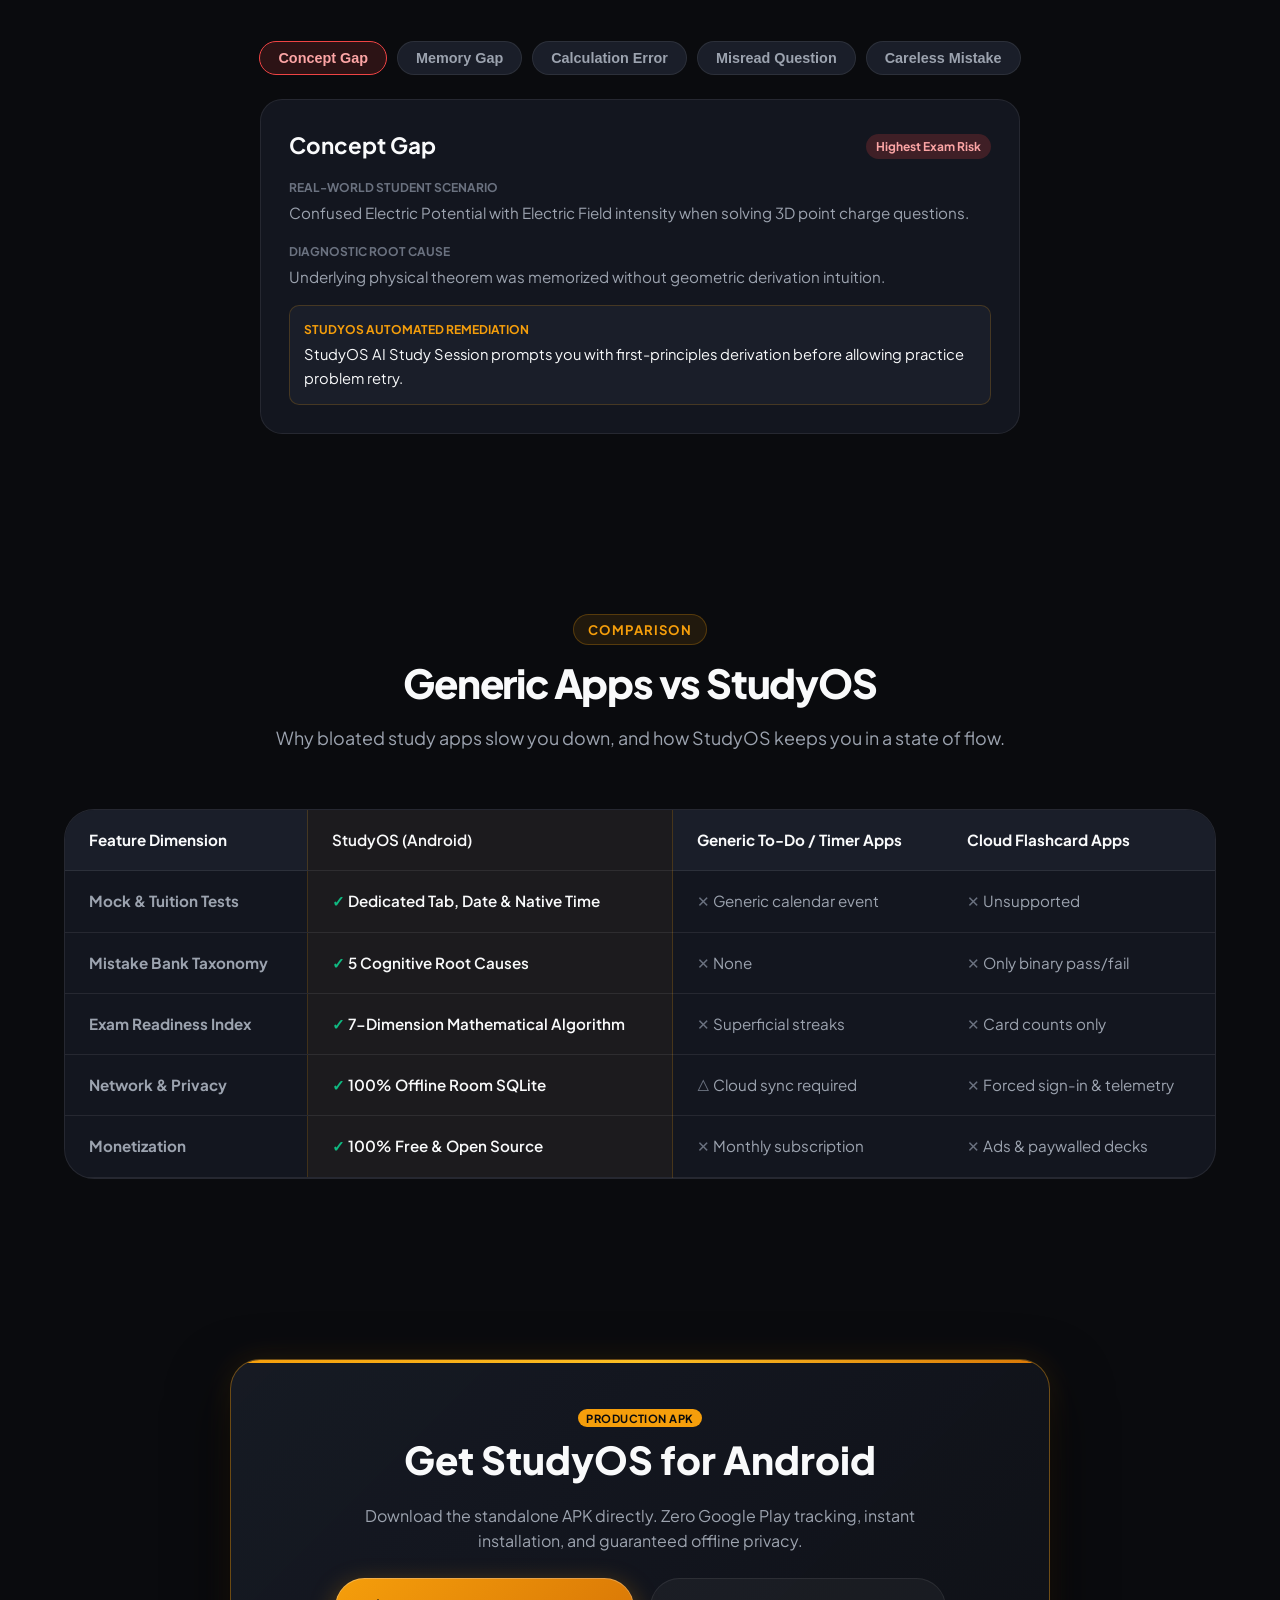
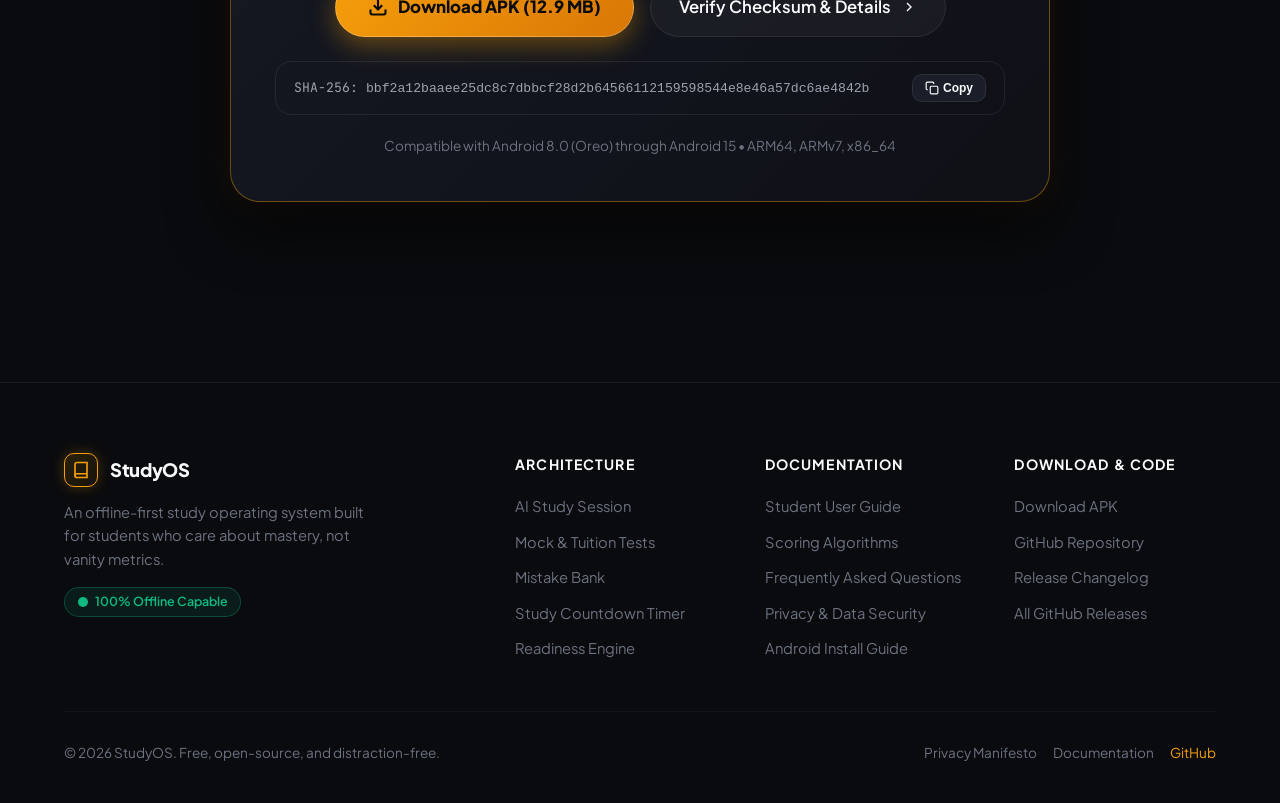
==== commit 5efbb875: "docs(release): create v1.9.0 release showcase page, update download portal and release APK assets - " ====
--- a/docs/index.html
+++ b/docs/index.html
@@ -38,9 +38,9 @@
 
   <!-- Top Announcement Bar -->
   <div class="top-announcement">
-    <span class="announcement-badge">Official Release</span>
-    <span>StudyOS is live with AI Study Sessions, Mock &amp; Tuition Tests, Mistake Bank &amp; Countdown Timer.</span>
-    <a href="download.html">Download APK &rarr;</a>
+    <span class="announcement-badge">Major Release v1.9.0</span>
+    <span>StudyOS v1.9.0 is live with Mark-Leakage Radar, Ghost Exams, 95% Leverage Matrix &amp; 10x UI Elevation.</span>
+    <a href="release.html">View Release Notes &rarr;</a>
   </div>
 
   <!-- Sticky Frosted Glass Navigation Bar -->
@@ -61,9 +61,10 @@
       <nav>
         <ul class="nav-links">
           <li><a href="index.html" class="nav-link active">Home</a></li>
+          <li><a href="release.html" class="nav-link">Release v1.9.0 <span class="nav-badge-new">New</span></a></li>
           <li><a href="https://studyos-sandy-one.vercel.app/workspace" target="_blank" class="nav-link" style="color: #D39A3A; font-weight: 700;">Workspace OS ⚡</a></li>
           <li><a href="features.html" class="nav-link">Features</a></li>
-          <li><a href="mock-tests.html" class="nav-link">Mock Tests <span class="nav-badge-new">New</span></a></li>
+          <li><a href="mock-tests.html" class="nav-link">Mock Tests</a></li>
           <li><a href="download.html" class="nav-link">Download</a></li>
           <li><a href="docs.html" class="nav-link">Guide</a></li>
           <li><a href="privacy.html" class="nav-link">Privacy</a></li>
